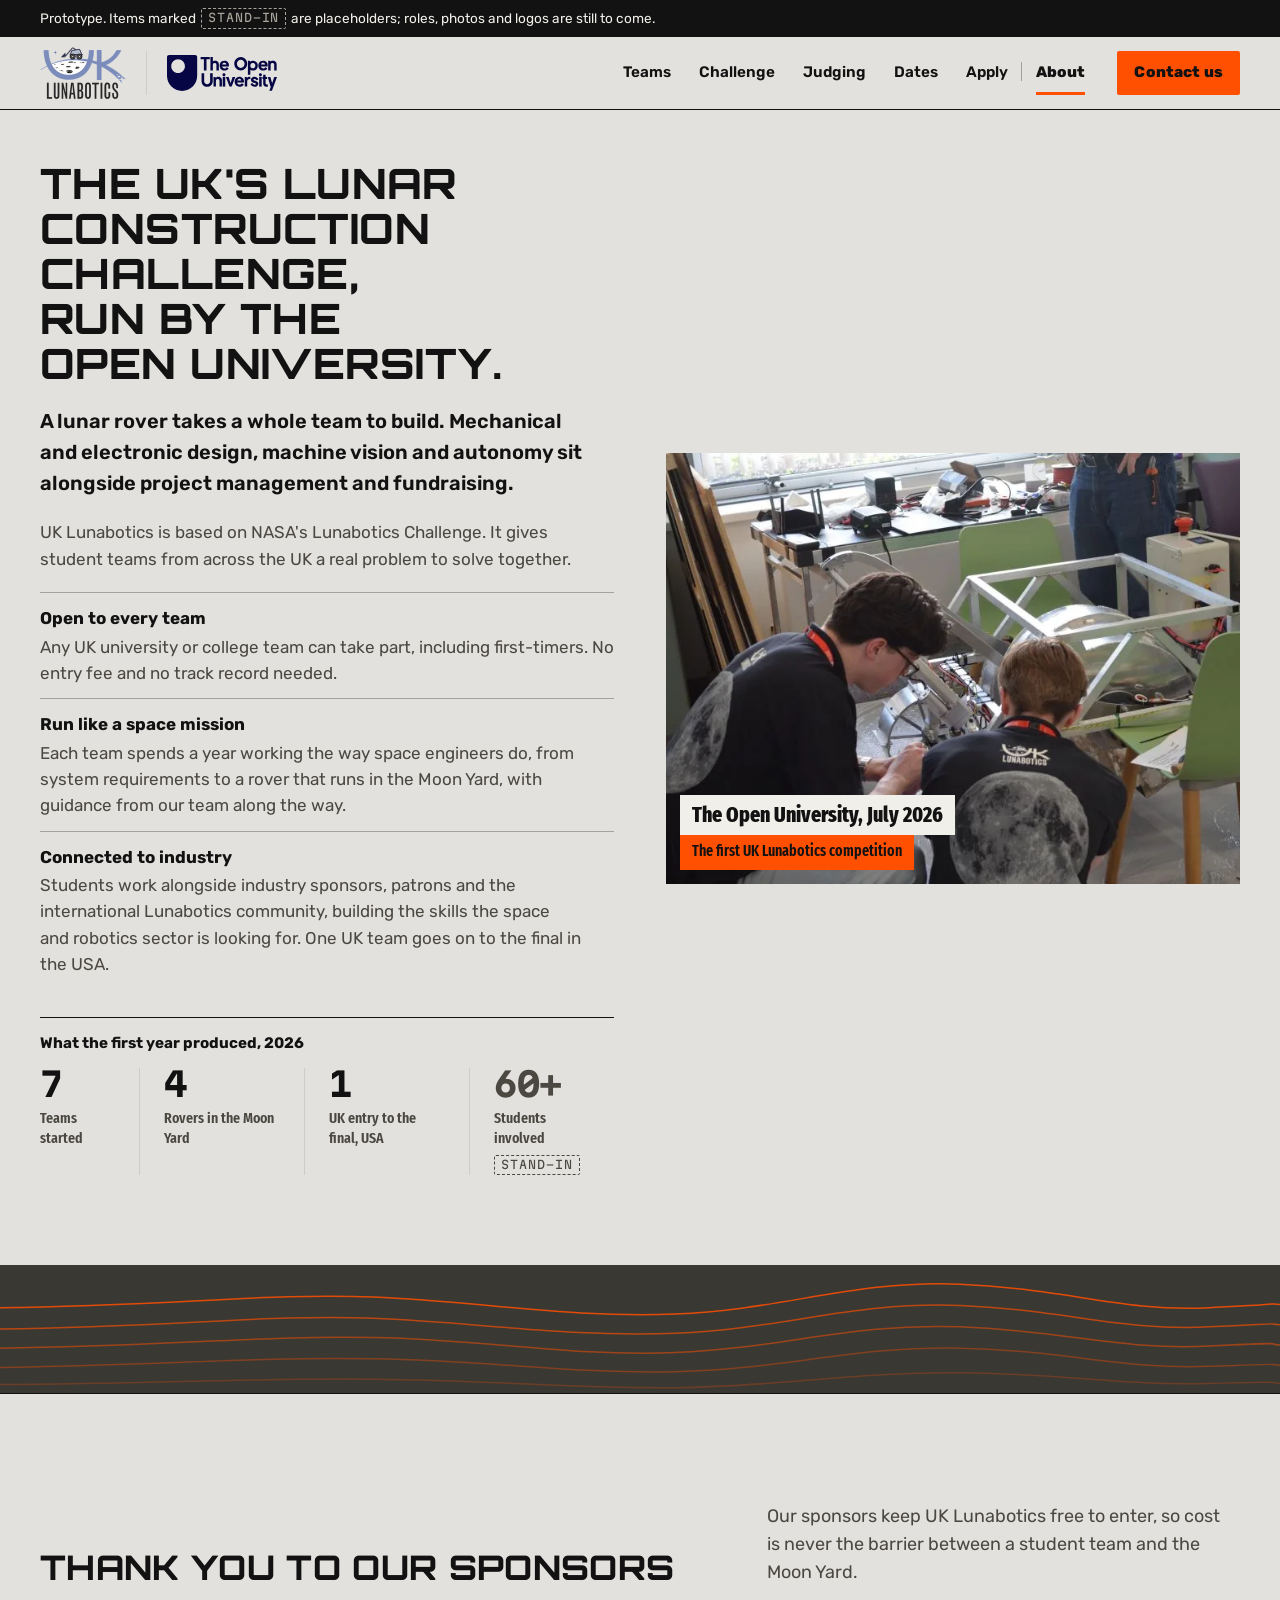
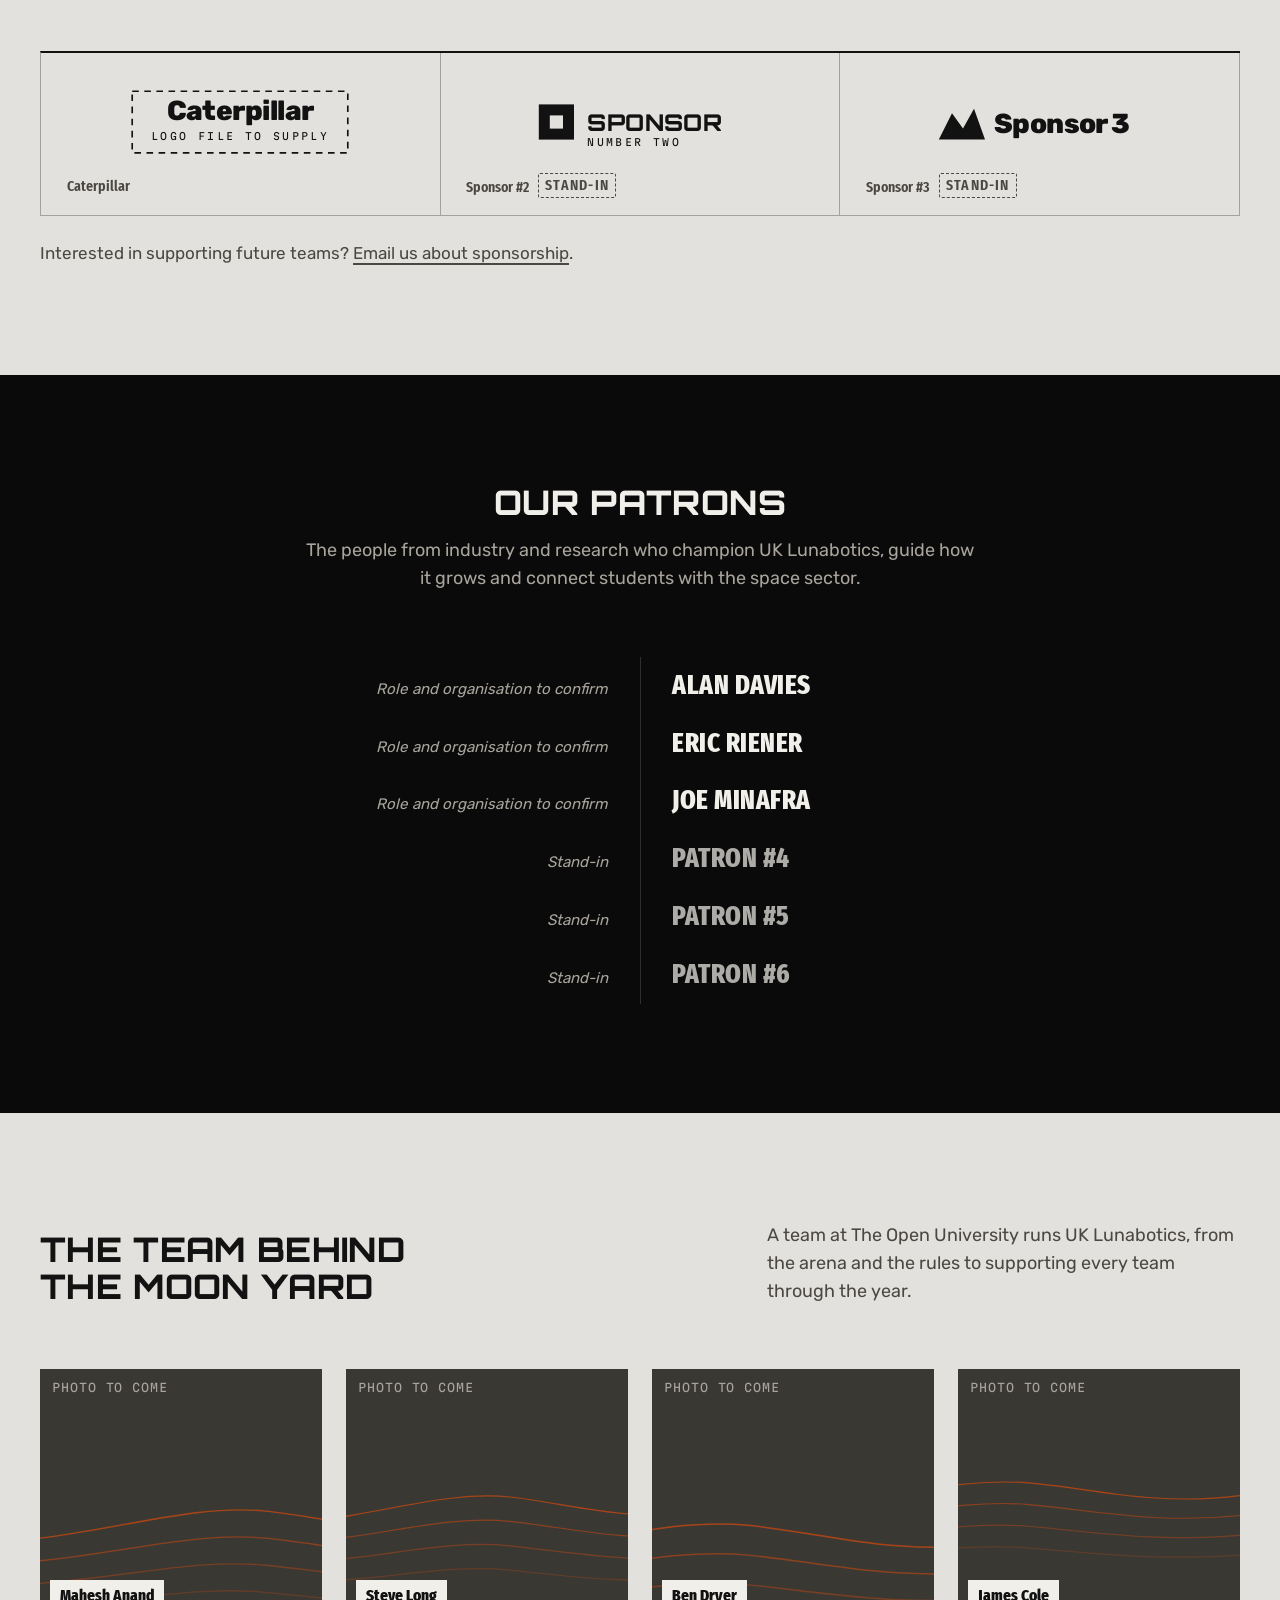
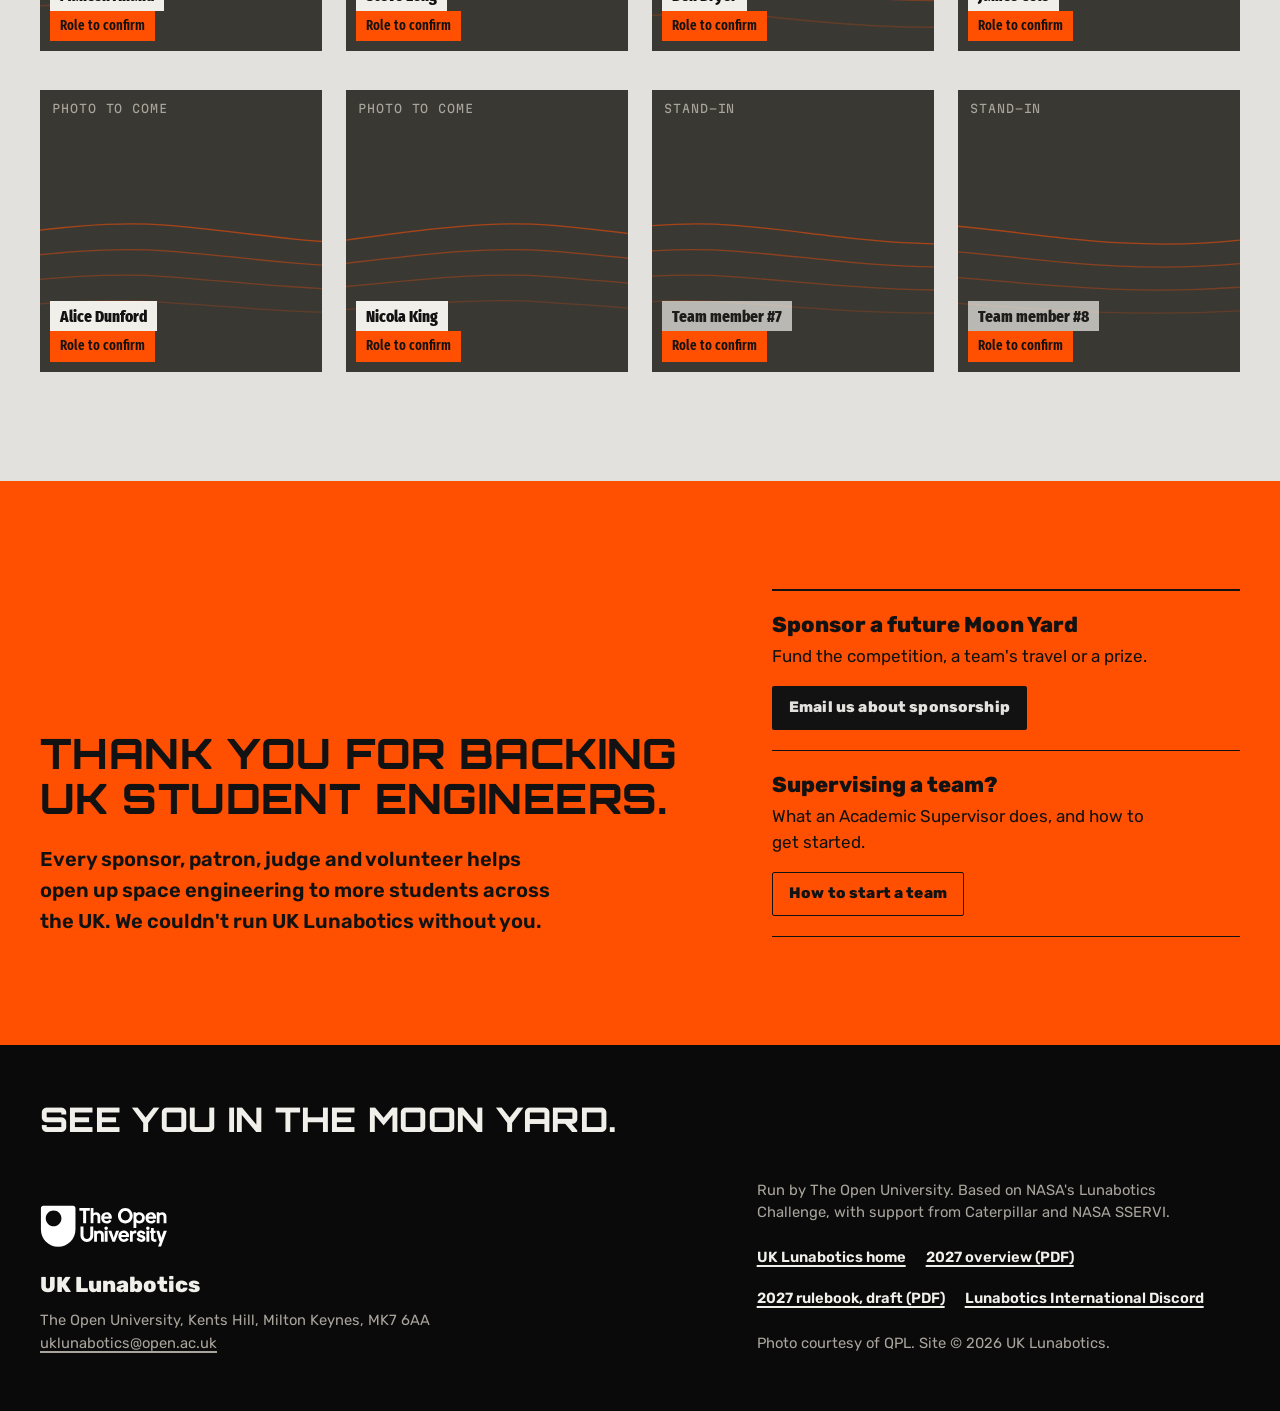
==== about.html @ f2a28c17 "Avoid implying UK Lunabotics funds teams Co-Authored-By: Claude Opus 5.5 <noreply@anthropic.com> Cla" ====
<!doctype html>
<html lang="en-GB" data-deadline="2026-10-30T23:59:00Z">
<head>
  <meta charset="utf-8">
  <meta name="viewport" content="width=device-width,initial-scale=1">
  <title>About UK Lunabotics</title>
  <meta name="description" content="UK Lunabotics is the UK's lunar construction rover challenge, run by The Open University to open up space engineering to more students. Meet the sponsors, patrons and team behind it.">
  <meta name="theme-color" content="#0a0a0b">
  <meta name="robots" content="noindex">
  <link rel="icon" href="Lunabotics/logo-small.png">
  <link rel="preload" href="Lunabotics/fonts/UKLDisplay-800.woff" as="font" type="font/woff" crossorigin>
  <link rel="preload" href="Lunabotics/fonts/Rubik-400-800.woff2" as="font" type="font/woff2" crossorigin>
  <link rel="stylesheet" href="site.css">
  <script>document.documentElement.classList.add("js");</script>
</head>
<body class="page-about">
  <a class="skip" href="#main">Skip to content</a>

  <p class="proto-bar">Prototype. Items marked <span class="ph">Stand-in</span> are placeholders; roles, photos and logos are still to come.</p>

  <header class="masthead">
    <div class="wrap masthead__inner">
      <a class="masthead__logo" href="index.html" aria-label="UK Lunabotics home">
        <img src="Lunabotics/logo-small.png" alt="UK Lunabotics" width="172" height="104">
      </a>
      <a class="masthead__ou" href="https://www.open.ac.uk/" aria-label="The Open University">
        <img src="Lunabotics/ou-logo-blue.svg" alt="The Open University" width="548" height="179">
      </a>
      <nav class="masthead__nav" aria-label="Main">
        <a href="index.html#teams">Teams</a>
        <a href="index.html#challenge">Challenge</a>
        <a href="index.html#judging">Judging</a>
        <a href="index.html#dates">Dates</a>
        <a href="index.html#apply">Apply</a>
        <a class="nav-page" href="about.html" aria-current="page">About</a>
      </nav>
      <a class="btn btn--orange masthead__cta" href="index.html#start" data-closed-text="Contact us" data-closed-href="mailto:uklunabotics@open.ac.uk">Start a team</a>
    </div>
    <nav class="subnav" aria-label="Sections">
      <a href="index.html#teams">Teams</a>
      <a href="index.html#challenge">Challenge</a>
      <a href="index.html#judging">Judging</a>
      <a href="index.html#dates">Dates</a>
      <a href="index.html#apply">Apply</a>
      <a class="nav-page" href="about.html" aria-current="page">About</a>
    </nav>
  </header>

  <main id="main">

    <section class="about-open" aria-labelledby="about-title">
      <div class="wrap about-open__grid">
        <div class="about-open__copy">
          <h1 id="about-title">The UK's lunar construction challenge, run by The Open University.</h1>
          <p class="about-open__lede">A lunar rover takes a whole team to build. Mechanical and electronic design, machine vision and autonomy sit alongside project management and fundraising.</p>
          <p class="about-open__body">UK Lunabotics is based on NASA's Lunabotics Challenge. It gives student teams from across the UK a real problem to solve together.</p>

          <ul class="aims">
            <li><b>Open to every team</b><span>Any UK university or college team can take part, including first-timers. No entry fee and no track record needed.</span></li>
            <li><b>Run like a space mission</b><span>Each team spends a year working the way space engineers do, from system requirements to a rover that runs in the Moon Yard, with guidance from our team along the way.</span></li>
            <li><b>Connected to industry</b><span>Students work alongside industry sponsors, patrons and the international Lunabotics community, building the skills the space and robotics sector is looking for. One UK team goes on to the final in the USA.</span></li>
          </ul>

          <div class="readout" aria-labelledby="readout-label">
            <p class="readout__label" id="readout-label">What the first year produced, 2026</p>
            <dl class="readout__row">
              <div><dt>Teams started</dt><dd>7</dd></div>
              <div><dt>Rovers in the Moon Yard</dt><dd>4</dd></div>
              <div><dt>UK entry to the final, USA</dt><dd>1</dd></div>
              <div class="is-ph"><dt>Students involved <span class="ph">Stand-in</span></dt><dd>60+</dd></div>
            </dl>
          </div>
        </div>

        <figure class="about-open__photo">
          <img src="Lunabotics/2026/qpl-uk-shirts.webp" alt="Two students in UK Lunabotics shirts wiring a rover" width="800" height="529" fetchpriority="high">
          <figcaption class="lower-third lower-third--still">
            <strong>The Open University, July 2026</strong>
            <span>The first UK Lunabotics competition</span>
          </figcaption>
        </figure>
      </div>
      <div class="ground" aria-hidden="true">
        <svg class="ground__scan" viewBox="0 0 1440 120" preserveAspectRatio="none">
          <path d="M0 40 C 200 38, 300 26, 420 30 S 640 50, 760 46 S 960 14, 1080 18 S 1260 44, 1360 40 S 1420 36, 1440 37"/>
          <path d="M0 60 C 200 58, 300 46, 420 50 S 640 68, 760 64 S 960 34, 1080 38 S 1260 62, 1360 58 S 1420 55, 1440 56"/>
          <path d="M0 78 C 190 76, 290 66, 420 68 S 640 86, 760 82 S 960 54, 1080 58 S 1260 80, 1360 76 S 1420 74, 1440 75"/>
          <path d="M0 96 C 180 94, 280 86, 420 88 S 640 102, 760 100 S 960 76, 1080 78 S 1260 98, 1360 95 S 1420 93, 1440 94"/>
          <path d="M0 112 C 180 111, 280 106, 420 107 S 640 116, 760 115 S 960 100, 1080 101 S 1260 113, 1360 111 S 1420 110, 1440 111"/>
        </svg>
      </div>
    </section>

    <section class="sponsors" id="sponsors" aria-labelledby="sponsors-title">
      <div class="wrap">
        <div class="section-head section-head--split">
          <h2 id="sponsors-title">Thank you to our sponsors</h2>
          <p>Our sponsors keep UK Lunabotics free to enter, so cost is never the barrier between a student team and the Moon Yard.</p>
        </div>

        <ul class="sponsor-grid">
          <li><div class="sponsor">
            <svg viewBox="0 0 200 60" aria-hidden="true"><rect x="2" y="2" width="196" height="56" class="slot"/><text x="100" y="28" text-anchor="middle" class="lg-b lg-fit">Caterpillar</text><text x="100" y="46" text-anchor="middle" class="lg-s">LOGO FILE TO SUPPLY</text></svg>
            <span>Caterpillar</span></div></li>
          <li><div class="sponsor">
            <svg viewBox="0 0 200 60" aria-hidden="true"><rect x="8" y="14" width="32" height="32"/><rect x="18" y="24" width="12" height="12" class="cut"/><text x="52" y="38" class="lg-a">SPONSOR</text><text x="52" y="52" class="lg-s">NUMBER TWO</text></svg>
            <span>Sponsor #2 <span class="ph">Stand-in</span></span></div></li>
          <li><div class="sponsor">
            <svg viewBox="0 0 200 60" aria-hidden="true"><path d="M8 46 L20 22 L30 36 L40 18 L50 46 Z"/><text x="58" y="40" class="lg-b">Sponsor 3</text></svg>
            <span>Sponsor #3 <span class="ph">Stand-in</span></span></div></li>
        </ul>
        <p class="sponsors__note">Interested in supporting future teams? <a href="mailto:uklunabotics@open.ac.uk?subject=Sponsoring%20UK%20Lunabotics">Email us about sponsorship</a>.</p>
      </div>
    </section>

    <section class="board sky" aria-labelledby="board-title">
      <div class="wrap">
        <div class="board__head">
          <h2 id="board-title">Our patrons</h2>
          <p>The people from industry and research who champion UK Lunabotics, guide how it grows and connect students with the space sector.</p>
        </div>

        <ol class="credits">
          <li><span class="credits__role credits__role--tbc">Role and organisation to confirm</span><span class="credits__name">Alan Davies</span></li>
          <li><span class="credits__role credits__role--tbc">Role and organisation to confirm</span><span class="credits__name">Eric Riener</span></li>
          <li><span class="credits__role credits__role--tbc">Role and organisation to confirm</span><span class="credits__name">Joe Minafra</span></li>
          <li class="is-ph"><span class="credits__role credits__role--tbc">Stand-in</span><span class="credits__name">Patron #4</span></li>
          <li class="is-ph"><span class="credits__role credits__role--tbc">Stand-in</span><span class="credits__name">Patron #5</span></li>
          <li class="is-ph"><span class="credits__role credits__role--tbc">Stand-in</span><span class="credits__name">Patron #6</span></li>
        </ol>
      </div>
    </section>

    <section class="crew" aria-labelledby="crew-title">
      <div class="wrap">
        <div class="section-head section-head--split">
          <h2 id="crew-title">The team behind the Moon Yard</h2>
          <p>A team at The Open University runs UK Lunabotics, from the arena and the rules to supporting every team through the year.</p>
        </div>

        <ul class="crew-grid">
          <li><figure class="crew__photo"><div class="ph-photo" aria-hidden="true"><span>Photo to come</span></div>
            <figcaption class="lower-third lower-third--still"><strong>Mahesh Anand</strong><span>Role to confirm</span></figcaption></figure></li>
          <li><figure class="crew__photo"><div class="ph-photo" aria-hidden="true"><span>Photo to come</span></div>
            <figcaption class="lower-third lower-third--still"><strong>Steve Long</strong><span>Role to confirm</span></figcaption></figure></li>
          <li><figure class="crew__photo"><div class="ph-photo" aria-hidden="true"><span>Photo to come</span></div>
            <figcaption class="lower-third lower-third--still"><strong>Ben Dryer</strong><span>Role to confirm</span></figcaption></figure></li>
          <li><figure class="crew__photo"><div class="ph-photo" aria-hidden="true"><span>Photo to come</span></div>
            <figcaption class="lower-third lower-third--still"><strong>James Cole</strong><span>Role to confirm</span></figcaption></figure></li>
          <li><figure class="crew__photo"><div class="ph-photo" aria-hidden="true"><span>Photo to come</span></div>
            <figcaption class="lower-third lower-third--still"><strong>Alice Dunford</strong><span>Role to confirm</span></figcaption></figure></li>
          <li><figure class="crew__photo"><div class="ph-photo" aria-hidden="true"><span>Photo to come</span></div>
            <figcaption class="lower-third lower-third--still"><strong>Nicola King</strong><span>Role to confirm</span></figcaption></figure></li>
          <li class="is-ph"><figure class="crew__photo"><div class="ph-photo" aria-hidden="true"><span>Stand-in</span></div>
            <figcaption class="lower-third lower-third--still"><strong>Team member #7</strong><span>Role to confirm</span></figcaption></figure></li>
          <li class="is-ph"><figure class="crew__photo"><div class="ph-photo" aria-hidden="true"><span>Stand-in</span></div>
            <figcaption class="lower-third lower-third--still"><strong>Team member #8</strong><span>Role to confirm</span></figcaption></figure></li>
        </ul>
      </div>
    </section>

    <section class="thanks" aria-labelledby="thanks-title">
      <div class="wrap thanks__grid">
        <div>
          <h2 id="thanks-title">Thank you for backing UK student engineers.</h2>
          <p class="thanks__lede">Every sponsor, patron, judge and volunteer helps open up space engineering to more students across the UK. We couldn't run UK Lunabotics without you.</p>
        </div>
        <ul class="thanks__routes">
          <li>
            <b>Sponsor a future Moon Yard</b>
            <span>Fund the competition, a team's travel or a prize.</span>
            <a class="btn btn--ink" href="mailto:uklunabotics@open.ac.uk?subject=Sponsoring%20UK%20Lunabotics">Email us about sponsorship</a>
          </li>
          <li>
            <b>Supervising a team?</b>
            <span>What an Academic Supervisor does, and how to get started.</span>
            <a class="btn btn--line" href="index.html#start">How to start a team</a>
          </li>
        </ul>
      </div>
    </section>
  </main>

  <footer class="foot sky">
    <div class="wrap">
      <p class="foot__sign">See you in the Moon Yard.</p>
      <div class="foot__grid">
        <div>
          <img class="foot__ou" src="Lunabotics/ou-logo-white.svg" alt="The Open University" width="561" height="192">
          <p class="foot__name">UK Lunabotics</p>
          <p>The Open University, Kents Hill, Milton Keynes, MK7 6AA<br><a href="mailto:uklunabotics@open.ac.uk">uklunabotics@open.ac.uk</a></p>
        </div>
        <div>
          <p class="foot__credit">Run by The Open University. Based on NASA's Lunabotics Challenge, with support from Caterpillar and NASA SSERVI.</p>
          <ul class="foot__links">
            <li><a href="index.html">UK Lunabotics home</a></li>
            <li><a href="Lunabotics/UKLunabotics2027_OverviewAndRegistration_v2.0_23_09_2026.pdf">2027 overview (PDF)</a></li>
            <li><a href="Lunabotics/UKLunabotics2027_RuleBook_DRAFT_v0.1.pdf">2027 rulebook, draft (PDF)</a></li>
            <li><a href="https://discord.gg/Qh26afgBPT">Lunabotics International Discord</a></li>
          </ul>
          <p class="foot__small">Photo courtesy of QPL. Site © 2026 UK Lunabotics.</p>
        </div>
      </div>
    </div>
  </footer>

  <script src="site.js" defer></script>
</body>
</html>
---- site.css ----
/* UK Lunabotics — lunar daylight: sunlit regolith under a black sky, International Orange for everything live */

/* ==========================================================================
   Tokens
   ========================================================================== */

:root {
  --dust: #e2e1dd;
  --dust-deep: #cfcdc7;
  --ink: #121212;
  --ink-soft: #4b4842;
  --sky: #0a0a0b;
  --sky-raised: #18181b;
  --sky-hover: #232327;
  --moon: #f1efe9;
  --moon-soft: #a9a59c;
  --orange: #ff4f00;
  --regolith: #3a3833;
  --rock: #6d6960;
  --crater: #2a2925;
  --rule-sky: rgba(241, 239, 233, 0.16);
  --rule-ink: rgba(18, 18, 18, 0.3);

  --sans: "Rubik", "Rubik Fallback", "Helvetica Neue", Arial, sans-serif;
  --display: "UKL Display", "UKL Display Fallback", Arial, sans-serif;
  --caption: "Fira Sans Extra Condensed", "Arial Narrow", Arial, sans-serif;
  --mono: "Martian Mono", ui-monospace, "Cascadia Mono", Consolas, monospace;

  --wrap: 1240px;
  --gutter: clamp(16px, 4vw, 40px);
  --section: clamp(64px, 8.5vw, 116px);
  --col-gap: clamp(28px, 5vw, 72px);
  --ease-out: cubic-bezier(0.16, 1, 0.3, 1);

  --icon-tick: url("data:image/svg+xml,%3Csvg xmlns='http://www.w3.org/2000/svg' viewBox='0 0 20 20'%3E%3Cpath d='M3 10.5l4.5 4.5L17 5.5' fill='none' stroke='%23000' stroke-width='3' stroke-linecap='square'/%3E%3C/svg%3E");
  --icon-download: url("data:image/svg+xml,%3Csvg xmlns='http://www.w3.org/2000/svg' viewBox='0 0 20 20'%3E%3Cpath d='M10 2v11M5 8.5l5 5 5-5M3 17.5h14' fill='none' stroke='%23000' stroke-width='2.5' stroke-linecap='square'/%3E%3C/svg%3E");
}

/* Fonts: all self-hosted from Lunabotics/fonts (SIL Open Font License; licence files alongside).
   UKL Display is Orbitron with an unslashed zero, renamed as the OFL requires. */
@font-face {
  font-family: "UKL Display";
  src: url("Lunabotics/fonts/UKLDisplay-800.woff") format("woff");
  font-weight: 800; font-style: normal; font-display: swap;
}
/* Metric-matched fallbacks: Arial scaled to each web font's width, so headings and
   paragraphs wrap the same way before and after the fonts arrive */
@font-face {
  font-family: "UKL Display Fallback";
  src: local("Arial Bold"), local("Arial-BoldMT");
  font-weight: 800; size-adjust: 114.5%;
}
@font-face {
  font-family: "Rubik Fallback";
  src: local("Arial"), local("ArialMT");
  font-weight: 400 600; size-adjust: 104.7%;
}
@font-face {
  font-family: "Rubik Fallback";
  src: local("Arial Bold"), local("Arial-BoldMT");
  font-weight: 700 800; size-adjust: 107.2%;
}
@font-face {
  font-family: "Rubik";
  src: url("Lunabotics/fonts/Rubik-400-800.woff2") format("woff2");
  font-weight: 400 800; font-style: normal; font-display: swap;
}
@font-face {
  font-family: "Fira Sans Extra Condensed";
  src: url("Lunabotics/fonts/FiraSansExtraCondensed-600.woff2") format("woff2");
  font-weight: 600; font-style: normal; font-display: swap;
}
@font-face {
  font-family: "Fira Sans Extra Condensed";
  src: url("Lunabotics/fonts/FiraSansExtraCondensed-800.woff2") format("woff2");
  font-weight: 800; font-style: normal; font-display: swap;
}
@font-face {
  font-family: "Martian Mono";
  src: url("Lunabotics/fonts/MartianMono-400-700.woff2") format("woff2");
  font-weight: 400 700; font-style: normal; font-display: swap;
}

/* ==========================================================================
   Base
   ========================================================================== */

*, *::before, *::after { box-sizing: border-box; }

html {
  scroll-behavior: smooth;
  scroll-padding-top: 88px;
  scrollbar-color: var(--ink) var(--dust);
  -webkit-text-size-adjust: 100%;
}

body {
  margin: 0;
  background: var(--dust);
  color: var(--ink);
  font-family: var(--sans);
  font-size: 1.0625rem;
  line-height: 1.55;
  caret-color: var(--orange);
  -webkit-font-smoothing: antialiased;
}

::selection { background: var(--orange); color: var(--ink); }

img { display: block; max-width: 100%; height: auto; }

a { color: inherit; text-decoration-thickness: 1.5px; text-underline-offset: 0.22em; }
a:hover { text-decoration-color: var(--orange); }

/* Focus: ink on the light and orange grounds, orange on black, so it is always visible */
:focus-visible { outline: 3px solid var(--ink); outline-offset: 3px; }
.sky :focus-visible, .monitor :focus-visible { outline-color: var(--orange); }

h1, h2, h3, h4 { margin: 0; text-wrap: balance; }
p { margin: 0 0 1em; text-wrap: pretty; }
p:last-child { margin-bottom: 0; }

.wrap { width: min(100% - 2 * var(--gutter), var(--wrap)); margin-inline: auto; }

.skip {
  position: absolute; left: 12px; top: -60px; z-index: 50;
  background: var(--orange); color: var(--ink); padding: 10px 14px; font-weight: 700;
}
.skip:focus { top: 12px; }

/* ==========================================================================
   Buttons
   ========================================================================== */

.btn {
  display: inline-flex; align-items: center; justify-content: center; gap: 10px;
  min-height: 44px; padding: 10px 16px;
  border: 1.5px solid transparent; border-radius: 2px;
  font-family: var(--sans); font-weight: 800;
  font-size: 0.95rem; letter-spacing: 0.01em; line-height: 1.1;
  text-decoration: none; white-space: nowrap; cursor: pointer;
  transition: background-color 160ms var(--ease-out), color 160ms var(--ease-out), border-color 160ms var(--ease-out);
}
.btn--big { padding: 17px 24px; font-size: 1.05rem; }
.btn--orange { background: var(--orange); color: var(--ink); }
.btn--orange:hover { background: var(--ink); color: var(--orange); }
.btn--line { background: transparent; border-color: var(--ink); color: var(--ink); }
.btn--line:hover { background: var(--ink); color: var(--dust); }
.btn--ink { background: var(--ink); color: var(--dust); }
.btn--ink:hover { background: var(--dust); color: var(--ink); }
/* While the hero's own orange buttons are on screen, the masthead button steps back to a line
   button so only one orange action leads; it turns orange again once the hero scrolls away */
.masthead__cta.is-quiet { background: transparent; border-color: var(--ink); color: var(--ink); }
.masthead__cta.is-quiet:hover { background: var(--ink); color: var(--orange); }

/* ==========================================================================
   Masthead
   ========================================================================== */

.masthead {
  position: sticky; top: 0; z-index: 20;
  background: var(--dust);
  border-bottom: 1px solid var(--ink);
}
.masthead__inner { display: flex; align-items: center; gap: 32px; min-height: 72px; }
.masthead__logo, .masthead__ou { display: flex; align-items: center; min-height: 44px; }
.masthead__logo img { width: auto; height: 52px; }
.masthead__ou { padding-left: 20px; margin-left: -12px; border-left: 1px solid var(--dust-deep); }
.masthead__ou img { width: auto; height: 36px; }
.masthead__nav { display: flex; gap: 28px; margin-left: auto; }
.masthead__nav a,
.subnav a {
  font-weight: 600; font-size: 0.95rem; text-decoration: none;
  padding: 10px 0 8px; border-bottom: 3px solid transparent;
}
.masthead__nav a:hover, .subnav a:hover,
.masthead__nav a[aria-current="true"], .subnav a[aria-current="true"] { border-bottom-color: var(--orange); }
.subnav { display: none; }

/* ==========================================================================
   Hero
   ========================================================================== */

.hero { padding-top: clamp(28px, 4vw, 64px); }
.hero__grid {
  display: grid; grid-template-columns: minmax(0, 5fr) minmax(0, 7fr);
  gap: clamp(32px, 4vw, 64px); align-items: center;
}
.hero__lede { margin-top: 20px; max-width: 44ch; font-size: 1.125rem; color: var(--ink-soft); }
.hero__turn {
  display: inline-block; margin: 8px 0;
  background: var(--orange); color: var(--ink);
}
.hero__actions { display: flex; flex-wrap: wrap; gap: 12px; margin-top: 28px; }

.countdown { margin-top: 28px; padding-top: 14px; border-top: 1px solid var(--ink); }
.countdown__label { font-weight: 700; font-size: 0.95rem; margin-bottom: 10px; }
.countdown__clock { display: none; }
.js .countdown__clock { display: flex; }
.countdown.is-closed .countdown__clock { display: none; }
.countdown__clock span {
  display: flex; flex-direction: column; align-items: flex-start;
  padding: 0 clamp(14px, 2vw, 24px); border-left: 1px solid var(--dust-deep);
}
.countdown__clock span:first-child { padding-left: 0; border-left: 0; }
.countdown__clock b {
  font-family: var(--mono); font-weight: 700; font-size: clamp(1.8rem, 2.6vw, 2.5rem);
  line-height: 1; font-variant-numeric: tabular-nums; letter-spacing: -0.02em;
}
.countdown__clock small {
  margin-top: 6px; font-family: var(--mono); font-size: 0.75rem; color: var(--ink-soft);
  text-transform: uppercase; letter-spacing: 0.08em;
}

/* Broadcast monitor */

.monitor { background: var(--sky); color: var(--moon); padding: 10px; border-radius: 6px; }
.monitor__bar {
  display: flex; align-items: center; justify-content: space-between; gap: 12px;
  padding: 0 4px 8px;
  font-family: var(--mono); font-size: 0.75rem; letter-spacing: 0.02em; color: var(--moon-soft);
}
.monitor__loc {
  font-family: var(--sans); font-weight: 700; font-size: 0.85rem; letter-spacing: 0.02em;
  overflow: hidden; text-overflow: ellipsis; white-space: nowrap;
}
.monitor__status { display: inline-flex; align-items: center; gap: 10px; white-space: nowrap; }
.monitor__rec { display: inline-flex; align-items: center; gap: 8px; color: var(--moon); }
.monitor__rec i { width: 8px; height: 8px; background: var(--orange); }
.monitor__count { font-variant-numeric: tabular-nums; color: var(--moon-soft); }
.monitor__pause {
  position: relative;
  display: inline-grid; place-items: center; width: 32px; height: 32px; padding: 0;
  background: var(--sky-raised); color: var(--moon); border: 0; border-radius: 3px; cursor: pointer;
  transition: background-color 160ms var(--ease-out);
}
.monitor__pause[hidden] { display: none; }
.monitor__pause::before { content: ""; position: absolute; inset: -6px; } /* 44px hit area, 32px visual */
.monitor__pause:hover { background: var(--sky-hover); }
.monitor__pause svg { width: 14px; height: 14px; fill: currentColor; }
.monitor__pause .icon-play { display: none; }
.monitor__pause[aria-pressed="true"] .icon-play { display: block; }
.monitor__pause[aria-pressed="true"] .icon-pause { display: none; }

.monitor__screen { position: relative; aspect-ratio: 3 / 2; overflow: hidden; background: var(--sky-raised); }
.feed { position: absolute; inset: 0; margin: 0; }
.feed[hidden] { display: none; }
/* The screen clips overflow, so the focus ring is drawn inside the feed */
.monitor .feed:focus-visible { outline-offset: -6px; }
.feed img { width: 100%; height: 100%; object-fit: cover; }
.feed.is-cutting { animation: cut 520ms var(--ease-out) both; }
@keyframes cut {
  from { clip-path: inset(0 100% 0 0); filter: brightness(1.8) contrast(1.2); }
  to { clip-path: inset(0 0 0 0); filter: none; }
}

.monitor__cams { display: grid; grid-template-columns: repeat(4, 1fr); gap: 6px; margin-top: 8px; }
.cam {
  position: relative; overflow: hidden;
  display: flex; flex-direction: column; align-items: flex-start; gap: 3px;
  min-height: 44px; padding: 9px 10px 11px;
  background: var(--sky-raised); color: var(--moon-soft);
  border: 0; border-radius: 3px; cursor: pointer; text-align: left; font: inherit;
  transition: background-color 160ms var(--ease-out), color 160ms var(--ease-out);
}
.cam:hover { color: var(--moon); background: var(--sky-hover); }
.cam__n { font-family: var(--mono); font-size: 0.75rem; letter-spacing: 0.08em; }
.cam__t { line-height: 1.1; color: var(--moon); }
.cam[aria-selected="true"] { background: var(--orange); color: var(--ink); }
.cam[aria-selected="true"] .cam__t { color: var(--ink); }
.cam::after {
  content: ""; position: absolute; left: 0; bottom: 0; height: 3px; width: 100%;
  background: var(--ink); transform: scaleX(var(--p, 0)); transform-origin: left;
}
.cam[aria-selected="false"]::after { display: none; }

/* Broadcast captions, shared by the monitor and still photos */

.lower-third {
  position: absolute; left: clamp(10px, 2.5%, 22px); bottom: clamp(10px, 4%, 26px);
  display: flex; flex-direction: column; align-items: flex-start;
  max-width: calc(100% - 2 * clamp(10px, 2.5%, 22px));
}
.lower-third--still { left: 14px; bottom: 14px; }
/* Captions on still photos are labels, not live results: ink bar, no orange */
.lower-third--still span { background: var(--ink); color: var(--moon); }
.lower-third strong {
  background: var(--moon); color: var(--ink); padding: 8px 12px 7px;
  line-height: 1.15;
}
.lower-third span {
  background: var(--orange); color: var(--ink);
  padding: 5px 12px 6px;
}
.stamp {
  position: absolute; top: 14px; right: 14px; margin: 0;
  background: var(--orange); color: var(--ink);
  padding: 6px 10px; border-radius: 2px;
  text-transform: uppercase;
  transform: rotate(-2deg);
}
.tag {
  position: absolute; left: 10px; bottom: 10px; margin: 0;
  background: var(--moon); color: var(--ink); padding: 5px 9px 6px;
  line-height: 1.3;
}

/* Lunar ground band */

.ground {
  position: relative; margin-top: clamp(48px, 7vw, 96px); height: clamp(80px, 10vw, 140px);
  background: var(--regolith);
}
.ground__scan { position: absolute; inset: 0; width: 100%; height: 100%; }
.ground__scan path { fill: none; stroke: var(--orange); stroke-width: 1.5; vector-effect: non-scaling-stroke; opacity: 0.85; }
.ground__scan path:nth-child(2) { opacity: 0.65; }
.ground__scan path:nth-child(3) { opacity: 0.5; }
.ground__scan path:nth-child(4) { opacity: 0.36; }
.ground__scan path:nth-child(5) { opacity: 0.24; }

/* ==========================================================================
   Sections and headings
   ========================================================================== */

.teams, .challenge, .judging, .dates, .start, .apply { padding-block: var(--section); }
.sky { background: var(--sky); color: var(--moon); }

.section-head { max-width: 62ch; margin-bottom: clamp(36px, 5vw, 64px); }
.section-head h2,
.mission h2,
.judging h2 {
  margin-bottom: 20px;
}
.section-head p { font-size: 1.125rem; color: var(--ink-soft); }
.sky .section-head p { color: var(--moon-soft); }
.section-head--wide { max-width: 980px; margin-bottom: clamp(32px, 4vw, 48px); }
.section-head--wide h2 { margin-bottom: 16px; }
.section-head--wide p { max-width: 62ch; }
.section-head--split {
  max-width: none; display: grid; grid-template-columns: minmax(0, 7fr) minmax(0, 5fr);
  column-gap: var(--col-gap); align-items: end;
}
.section-head--split h2 { margin-bottom: 0; }
.section-head--split p { max-width: 46ch; }

h3 { font-size: 1.5rem; font-weight: 800; line-height: 1.15; }
h3 span { display: block; margin-top: 4px; font-size: 0.95rem; font-weight: 600; letter-spacing: 0; color: var(--ink-soft); }

/* ==========================================================================
   2026 teams
   ========================================================================== */

.champion {
  display: grid; grid-template-columns: minmax(0, 7fr) minmax(0, 5fr);
  gap: clamp(24px, 4vw, 56px); align-items: center;
  padding-bottom: clamp(40px, 5vw, 64px); border-bottom: 1px solid var(--ink);
}
.champion__photo img { width: 100%; aspect-ratio: 3 / 2; object-fit: cover; object-position: 50% 30%; }
.champion h3 span { font-size: 1.05rem; margin-top: 10px; }
.champion__text p { margin-top: 20px; max-width: 46ch; }

.squad {
  display: grid; grid-template-columns: minmax(0, 5fr) minmax(0, 7fr);
  grid-template-rows: auto 1fr; column-gap: clamp(24px, 4vw, 56px); row-gap: 32px;
  margin-top: clamp(40px, 5vw, 64px);
}
.squad__team h3 { margin: 18px 0 10px; }
.squad__team p { color: var(--ink-soft); max-width: 52ch; }
.squad__team:first-child { grid-row: span 2; }
.squad__team:first-child img { width: 100%; aspect-ratio: 4 / 3; object-fit: cover; }
.squad__team:not(:first-child) {
  display: grid; grid-template-columns: minmax(0, 6fr) minmax(0, 5fr); gap: 24px; align-items: start;
}
.squad__team:not(:first-child) img { width: 100%; aspect-ratio: 16 / 9; object-fit: cover; }
.squad__team:not(:first-child) h3 { margin-top: 0; }
.squad__team:nth-child(3) { padding-top: 32px; border-top: 1px solid var(--rule-ink); }

.strip {
  list-style: none; padding: 0; margin: clamp(48px, 6vw, 80px) 0 0;
  display: flex; gap: 8px; height: clamp(160px, 22vw, 300px);
}
.strip li { flex: 1.51 1 0; min-width: 0; position: relative; }
.strip li:last-child { flex: 0.75 1 0; }
.strip img { width: 100%; height: 100%; object-fit: cover; }

/* ==========================================================================
   The challenge
   ========================================================================== */

.mission {
  display: grid; grid-template-columns: minmax(0, 5fr) minmax(0, 7fr);
  gap: var(--col-gap); align-items: center;
}
.mission__lede { color: var(--moon-soft); font-size: 1.125rem; max-width: 46ch; }
.route { list-style: none; counter-reset: route; padding: 0; margin: 28px 0 0; border-top: 1px solid var(--rule-sky); }
.route li {
  counter-increment: route; position: relative;
  padding: 14px 0 14px 46px; border-bottom: 1px solid var(--rule-sky); color: var(--moon-soft);
}
.route li::before {
  content: counter(route); position: absolute; left: 0; top: 11px;
  width: 30px; height: 30px; border-radius: 50%; display: grid; place-items: center;
  background: var(--orange); color: var(--ink); font-weight: 800; font-size: 0.95rem;
}
.route b { color: var(--moon); font-weight: 800; }

.arena { margin: 0; }
.arena svg { display: block; width: 100%; height: auto; }
.arena__floor { fill: var(--regolith); }
.arena__dig { fill: url(#dig-hatch); }
.arena__hatch { stroke: var(--rule-sky); stroke-width: 2; }
.arena__zone { fill: none; stroke: var(--moon-soft); stroke-width: 2; stroke-dasharray: 8 6; }
.arena__target { fill: none; stroke: var(--orange); stroke-width: 3; }
.arena__berm { fill: var(--orange); }
.arena__rock circle { fill: var(--rock); }
.arena__crater circle { fill: var(--crater); stroke: var(--rock); stroke-width: 4; }
.arena__route { fill: none; stroke: var(--orange); stroke-width: 3; stroke-dasharray: 10 8; stroke-linecap: round; }
.arena__arrowhead { fill: var(--orange); }
.arena__stop circle { fill: var(--orange); }
.arena__stop text { fill: var(--ink); font-family: var(--sans); font-weight: 800; font-size: 22px; text-anchor: middle; }
.arena__label { fill: var(--moon); font-family: var(--sans); font-weight: 800; font-size: 22px; }
.arena__dim path { fill: none; stroke: var(--moon-soft); stroke-width: 1.5; }
.arena__dim text { fill: var(--moon-soft); font-family: var(--mono); font-size: 18px; }
.arena figcaption { margin-top: 12px; max-width: 62ch; color: var(--moon-soft); font-size: 0.85rem; }

.shed {
  display: grid; grid-template-columns: minmax(0, 6fr) minmax(0, 6fr);
  gap: var(--col-gap); align-items: center;
  margin-top: clamp(56px, 7vw, 96px);
}
.shed__photo { position: relative; margin: 0; }
.shed img { width: 100%; aspect-ratio: 3 / 2; object-fit: cover; }
.shed h3 { margin-bottom: 18px; }
.shed p { color: var(--moon-soft); max-width: 58ch; }

.skills {
  display: grid; grid-template-columns: minmax(0, 3fr) minmax(0, 9fr);
  column-gap: clamp(28px, 4vw, 56px); row-gap: 28px; align-items: start;
  margin-top: clamp(48px, 6vw, 80px); padding-top: 28px; border-top: 1px solid var(--rule-sky);
}
.skills h3 { margin-bottom: 16px; }
.skills__head p { color: var(--moon-soft); max-width: 46ch; }
.skills__groups { display: grid; grid-template-columns: repeat(2, minmax(0, 1fr)); column-gap: 40px; row-gap: 28px; }
.skills__groups h4 { margin-bottom: 8px; color: var(--moon); font-weight: 800; font-size: 1.0625rem; }
.skills__list { list-style: none; padding: 0; margin: 0; border-top: 1px solid var(--rule-sky); }
.skills__list li { padding: 10px 0; border-bottom: 1px solid var(--rule-sky); }
.skills__list b { display: block; color: var(--moon); font-weight: 800; font-size: 1.0625rem; line-height: 1.3; }
.skills__list span { display: block; margin-top: 2px; color: var(--moon-soft); font-size: 0.92rem; line-height: 1.45; }

/* ==========================================================================
   How teams are judged
   ========================================================================== */

.judging__grid {
  display: grid; grid-template-columns: minmax(0, 6fr) minmax(0, 6fr);
  gap: var(--col-gap); align-items: center;
}
.judging__photo { position: relative; margin: 0; }
.judging__photo img { width: 100%; aspect-ratio: 3 / 2; object-fit: cover; }
.judging h2 { margin-bottom: 24px; }
.criteria { list-style: none; padding: 0; margin: 0; border-top: 2px solid var(--ink); }
.criteria li { padding: 14px 0; border-bottom: 1px solid var(--rule-ink); }
.criteria b { display: block; font-size: 1.2rem; font-weight: 800; line-height: 1.3; }
.criteria span { display: block; margin-top: 2px; color: var(--ink-soft); }
.judging__more { margin-top: 20px; font-size: 0.95rem; color: var(--ink-soft); }

/* ==========================================================================
   Key dates
   ========================================================================== */

.timeline { list-style: none; padding: 0; margin: 0; border-top: 1px solid var(--rule-sky); }
.timeline li {
  display: grid; grid-template-columns: minmax(0, 15rem) 8rem minmax(0, 1fr);
  gap: 24px; align-items: baseline;
  padding: 20px 16px; border-bottom: 1px solid var(--rule-sky);
}
.timeline time, .timeline__t { font-family: var(--mono); font-size: 0.85rem; font-variant-numeric: tabular-nums; }
.timeline time { color: var(--moon); }
.timeline__t { color: var(--moon-soft); }
.timeline b { font-size: 1.2rem; font-weight: 800; }
.timeline b a { text-decoration-color: currentColor; }
.timeline li p { margin-top: 4px; color: var(--moon-soft); max-width: 60ch; }
.timeline li.is-past time, .timeline li.is-past b { color: var(--moon-soft); }
.timeline li.is-past b { text-decoration: line-through; text-decoration-thickness: 2px; text-decoration-color: var(--orange); }
.timeline li.is-next { background: var(--orange); color: var(--ink); border-bottom-color: var(--orange); }
.timeline li.is-next time, .timeline li.is-next .timeline__t, .timeline li.is-next p { color: var(--ink); }
.timeline li.is-next .timeline__t { font-weight: 700; }
.timeline li.is-next :focus-visible { outline-color: var(--ink); }

/* ==========================================================================
   Start a team
   ========================================================================== */

.steps {
  list-style: none; padding: 0; margin: 0; counter-reset: step; border-top: 2px solid var(--ink);
  display: grid; grid-template-columns: repeat(3, minmax(0, 1fr)); column-gap: clamp(24px, 3vw, 48px);
}
.steps li {
  counter-increment: step; position: relative;
  display: grid; grid-template-columns: minmax(0, 1fr) auto; column-gap: 16px;
  padding: 20px 0 20px 56px; border-bottom: 1px solid var(--ink);
}
.steps li::before {
  content: counter(step); position: absolute; left: 0; top: 18px;
  width: 38px; height: 38px; display: grid; place-items: center;
  background: var(--orange); color: var(--ink);
  font-weight: 800; font-size: 1.2rem;
}
.steps b { font-size: 1.2rem; font-weight: 800; line-height: 1.3; }
.steps__when {
  grid-column: 2; grid-row: 1; align-self: start; white-space: nowrap;
  font-family: var(--mono); font-size: 0.75rem; color: var(--ink-soft); padding-top: 4px;
}
.steps p { grid-column: 1 / -1; margin-top: 6px; color: var(--ink-soft); max-width: 58ch; }

/* ==========================================================================
   Apply
   ========================================================================== */

.apply { background: var(--orange); color: var(--ink); }
.apply__grid { display: grid; grid-template-columns: minmax(0, 7fr) minmax(0, 5fr); gap: clamp(36px, 6vw, 96px); }
.apply__lede { margin-top: 22px; font-size: 1.25rem; font-weight: 600; max-width: 40ch; }
.apply__main > p:not(.apply__lede) { max-width: 60ch; }
.apply .btn--line:hover { background: var(--ink); color: var(--orange); }

.docs-to-send { list-style: none; padding: 0; margin: 32px 0; border-top: 2px solid var(--ink); }
.docs-to-send li { display: grid; row-gap: 4px; padding: 20px 0; border-bottom: 1px solid var(--ink); }
.docs-to-send b { font-size: 1.35rem; font-weight: 800; }
.apply__actions { display: flex; flex-wrap: wrap; align-items: center; gap: 12px; margin-top: 32px; }
.copy-status { font-weight: 700; font-size: 0.9rem; }

.apply h3 { font-size: 1.35rem; margin-bottom: 14px; }
.apply__main h3 { margin-top: 40px; }
.apply__who ul { margin-bottom: 40px; }
/* Phones and tablets: one column reading apply → send → who can enter → finances → documents.
   The two column wrappers dissolve so their blocks can be ordered; focusable links keep DOM order. */
@media (max-width: 1080px) {
  .apply__grid { display: flex; flex-direction: column; gap: 0; }
  .apply__main, .apply__side { display: contents; }
  .apply__who { order: 1; margin-top: 40px; }
  .apply__fin { order: 2; }
  .apply__fin h3 { margin-top: 0; }
  .apply__ref { order: 3; margin-top: 40px; }
}
.apply__finances { margin: 0; max-width: 60ch; }

.checks { list-style: none; padding: 0; margin: 0; }
.checks li { position: relative; padding: 10px 0 10px 32px; border-bottom: 1px solid var(--rule-ink); }
.checks li::before {
  content: ""; position: absolute; left: 0; top: 12px; width: 20px; height: 20px;
  background: var(--ink);
  -webkit-mask: var(--icon-tick) center / contain no-repeat; mask: var(--icon-tick) center / contain no-repeat;
}

.files { list-style: none; padding: 0; margin: 0; border-top: 2px solid var(--ink); }
.files a {
  display: block; padding: 14px 40px 14px 0; position: relative;
  text-decoration: none; border-bottom: 1px solid var(--ink);
  transition: background-color 160ms var(--ease-out), color 160ms var(--ease-out);
}
.files b, .files span { transition: transform 160ms var(--ease-out); }
.files a:hover b, .files a:hover span { transform: translateX(12px); }
.files a::after {
  content: ""; position: absolute; right: 4px; top: 50%; width: 20px; height: 20px; margin-top: -10px;
  background: var(--ink);
  -webkit-mask: var(--icon-download) center / contain no-repeat; mask: var(--icon-download) center / contain no-repeat;
  transition: transform 160ms var(--ease-out);
}
.files a:hover { background: var(--ink); color: var(--orange); }
.files a:hover::after { background: var(--orange); transform: translateY(2px); }
.files b { display: block; font-weight: 800; line-height: 1.3; }
.files span { display: block; margin-top: 4px; font-family: var(--mono); font-size: 0.75rem; }
.files .is-provisional a { border-bottom-style: dashed; }

.apply__note { margin-top: 28px; font-size: 0.95rem; }

/* ==========================================================================
   Footer
   ========================================================================== */

.foot { padding-block: 56px; }
.foot__sign { margin: 0 0 40px; color: var(--moon); }
.foot__grid { display: grid; grid-template-columns: minmax(0, 7fr) minmax(0, 5fr); gap: 40px; align-items: end; }
.foot__ou { width: auto; height: 44px; margin-bottom: 20px; }
.foot__name { color: var(--moon); font-weight: 800; font-size: 1.35rem; margin-bottom: 8px; }
.foot p:not(.foot__sign):not(.foot__name) { color: var(--moon-soft); font-size: 0.92rem; }
.foot__small { font-size: 0.82rem; }
.foot__links { list-style: none; padding: 0; margin: 0 0 16px; display: flex; flex-wrap: wrap; gap: 6px 20px; }
.foot__links a { color: var(--moon); font-weight: 600; font-size: 0.92rem; text-underline-offset: 3px; display: inline-block; padding-block: 6px; }

/* ==========================================================================
   Responsive
   ========================================================================== */

/* Wide: align the start-a-team descriptions across the three columns */
@media (min-width: 1081px) {
  .steps { grid-template-rows: auto auto; }
  .steps li { grid-row: span 2; grid-template-rows: subgrid; row-gap: 0; }
  .steps b { grid-row: 1; }
  .steps p { grid-row: 2; }
}

/* Tablet */
@media (max-width: 1080px) {
  .hero__grid,
  .squad, .mission, .shed, .skills, .judging__grid,
  .section-head--split, .steps, .apply__grid { grid-template-columns: minmax(0, 1fr); }
  .hero h1 { max-width: 14ch; }
  .monitor { max-width: 760px; }
  .section-head--split h2 { margin-bottom: 20px; }
  .squad { grid-template-rows: none; }
  .squad__team:first-child { grid-row: auto; }
  .squad__team:nth-child(2) { padding-top: 32px; border-top: 1px solid var(--rule-ink); }
  .squad__team:first-child {
    display: grid; grid-template-columns: minmax(0, 6fr) minmax(0, 5fr); grid-template-rows: auto 1fr;
    column-gap: 24px; row-gap: 0; align-items: start;
  }
  .squad__team:first-child h3 { margin-bottom: 10px; }
  .squad__team:first-child img { aspect-ratio: 16 / 9; }
  .squad__team:first-child h3 { margin-top: 0; }
  .squad__team:first-child img { grid-row: span 2; }
  .foot__grid { grid-template-columns: minmax(0, 1fr) minmax(0, 1fr); }
  .foot__grid > :first-child { grid-column: 1 / -1; }
}

/* Phone */
@media (max-width: 760px) {
  body { font-size: 1rem; }
  html { scroll-padding-top: 108px; }

  .masthead__inner { min-height: 60px; gap: 16px; }
  .masthead__logo img { height: 40px; }
  .masthead__ou { padding-left: 12px; margin-left: -4px; }
  .masthead__ou img { height: 26px; }
  .masthead__nav { display: none; }
  .masthead__cta { margin-left: auto; }
  .subnav {
    display: flex; gap: 22px; overflow-x: auto; scrollbar-width: none;
    padding: 0 var(--gutter); border-top: 1px solid var(--dust-deep);
  }
  .subnav::-webkit-scrollbar { display: none; }
  .subnav a { flex: none; padding: 11px 0 10px; font-size: 0.92rem; }

  .hero__grid { display: flex; flex-direction: column; align-items: stretch; gap: 0; }
  .hero__copy { display: contents; }
  .hero h1 { order: 1; }
  .monitor { order: 2; margin-top: 20px; padding: 6px; }
  .hero__actions { order: 3; margin-top: 20px; }
  .hero__lede { order: 4; }
  .countdown { order: 5; }
  .hero__actions .btn--big { padding: 14px 18px; }
  .hero__lede, .section-head p { font-size: 1.0625rem; }

  .monitor__loc { display: none; }
  .monitor__bar { justify-content: flex-end; }
  .monitor__cams { gap: 4px; }
  .cam { padding: 7px 7px 9px; }
  .cam__t { white-space: nowrap; }
  .lower-third strong { padding: 6px 9px 5px; }
  .lower-third span { padding: 4px 9px 5px; }
  .stamp--screen { top: 8px; right: 8px; padding: 4px 7px; }

  .champion { grid-template-columns: minmax(0, 1fr); }
  .squad__team:not(:first-child), .squad__team:first-child { grid-template-columns: minmax(0, 1fr); }
  .squad__team:first-child { grid-template-rows: none; }
  .squad__team:first-child img { grid-row: auto; margin-bottom: 18px; }
  .squad__team:first-child h3 { margin-top: 2px; }
  .squad__team:not(:first-child) h3 { margin-top: 2px; }
  .strip { height: auto; flex-wrap: wrap; }
  .strip li, .strip li:last-child { flex: 1 1 100%; height: 220px; }
  .strip li:last-child { display: none; }

  .arena__label { font-size: 30px; }
  .arena__dim text { font-size: 26px; }
  .skills__groups { grid-template-columns: minmax(0, 1fr); row-gap: 28px; }

  .timeline li { grid-template-columns: minmax(0, 1fr) auto; gap: 4px 16px; padding: 16px 12px; }
  .timeline li > div { grid-column: 1 / -1; }

  .apply .btn--big { white-space: normal; }
  .foot__grid { grid-template-columns: minmax(0, 1fr); }
}

@media (max-width: 420px) {
  .subnav { gap: 13px; }
  .subnav a { font-size: 0.85rem; }
  .subnav .nav-page { margin-left: 4px; }
  .subnav .nav-page::before { left: -9px; }
  .monitor__cams { gap: 3px; }
  .cam { padding-inline: 5px; }
}

/* Reduced motion: no camera cut, no smooth scroll, instant state changes */
@media (prefers-reduced-motion: reduce) {
  html { scroll-behavior: auto; }
  .feed.is-cutting { animation: none; }
  .btn, .cam, .files a, .files a::after, .files b, .files span, .monitor__pause, .masthead__cta { transition: none; }
}

/* ==========================================================================
   Type pairing: UKL Display (display, all caps) + Rubik (body) + Fira Sans Extra Condensed (broadcast captions)
   UKL Display is Orbitron ExtraBold with a plain zero, so dates read clearly. Headings are set in capitals
   with CSS, so the HTML keeps normal casing for screen readers.
   ========================================================================== */

/* Display roles, one step each (sizes at 1200px wide):
   display ~46px > display-2 ~40px > headline ~32px > subhead ~26px > title 20px.
   All caps with no descenders, so line-height can sit tighter than body text. */
.hero h1, .section-head h2, .mission h2, .judging h2, .apply h2,
.champion h3, .squad__team h3, .shed h3, .skills h3, .foot__sign {
  font-family: var(--display); font-weight: 800; letter-spacing: 0.01em; text-transform: uppercase;
  text-wrap: balance;
}
.hero h1 { font-size: clamp(2.1rem, 2.6vw + 0.9rem, 3.9rem); line-height: 1.06; }
.apply h2, .champion h3 { font-size: clamp(1.8rem, 2.2vw + 0.85rem, 3.2rem); line-height: 1.08; }
.section-head h2, .mission h2, .judging h2, .foot__sign { font-size: clamp(1.6rem, 1.9vw + 0.6rem, 2.6rem); line-height: 1.1; }
.shed h3, .skills h3 { font-size: clamp(1.3rem, 1.2vw + 0.75rem, 1.7rem); line-height: 1.12; }
.squad__team h3 { font-size: 1.25rem; line-height: 1.15; }
h3 span { font-family: var(--sans); text-transform: none; letter-spacing: 0; text-wrap: wrap; }
.champion h3 span { line-height: 1.3; }
/* Proper nouns whose casing matters inside capitalised headings (Innova UoL) */
h3 span.keep-case {
  display: inline; margin: 0; font: inherit; color: inherit; letter-spacing: inherit; text-transform: none;
}

p, li { text-wrap: pretty; }

.lower-third strong, .lower-third span, .tag, .stamp, .cam__t, .monitor__loc {
  font-family: var(--caption);
}
.lower-third strong, .tag, .stamp, .cam__t { font-weight: 800; }
.lower-third strong { font-size: clamp(1.05rem, 1.7vw, 1.35rem); }
.lower-third span { font-weight: 600; font-size: clamp(0.9rem, 1.2vw, 1rem); }
.hero__turn { font-family: var(--sans); font-weight: 800; font-size: 1.25em; letter-spacing: -0.01em; line-height: 1.3; padding: 4px 12px 5px; }
.tag { font-size: 0.95rem; }
.stamp { letter-spacing: 0.04em; font-size: 0.85rem; }
.cam__t { font-size: 1rem; }
.monitor__loc { font-weight: 600; font-size: 0.95rem; }

@media (max-width: 760px) {
  .cam__t { font-size: 0.95rem; }
  .lower-third strong { font-size: 1rem; }
  .lower-third span { font-size: 0.85rem; }
}
@media (max-width: 400px) {
  .cam__t { font-size: 0.88rem; }
}

/* After the deadline (site.js adds .is-closed to <html>) */
.is-closed [data-hide-closed] { display: none; }

/* ==========================================================================
   Page links in the navigation (About): set apart from the in-page anchors
   ========================================================================== */

.masthead__nav .nav-page, .subnav .nav-page { position: relative; }
.masthead__nav .nav-page::before, .subnav .nav-page::before {
  content: ""; position: absolute; left: -15px; top: 11px; bottom: 11px; width: 1px; background: var(--rule-ink);
}
.subnav .nav-page::before { left: -12px; }
.masthead__nav a[aria-current="page"], .subnav a[aria-current="page"] { border-bottom-color: var(--orange); font-weight: 800; }

.foot__credit { max-width: 46ch; margin-bottom: 16px; }
.foot__credit a { color: var(--moon); font-weight: 600; white-space: nowrap; }

/* ==========================================================================
   About page
   ========================================================================== */

/* Prototype markers: remove with the stand-in content */
.proto-bar {
  margin: 0; padding: 8px var(--gutter);
  background: var(--ink); color: var(--moon); font-size: 0.85rem; line-height: 1.4;
}
.ph {
  display: inline-block; vertical-align: 0.35em; margin-left: 6px; padding: 2px 6px 3px;
  border: 1px dashed currentColor; border-radius: 2px;
  font-family: var(--mono); font-size: 0.72rem; font-weight: 400; letter-spacing: 0.08em; line-height: 1.2;
  text-transform: uppercase; white-space: nowrap; color: var(--ink-soft);
}
.proto-bar .ph, .sky .ph { color: var(--moon-soft); }
.proto-bar .ph { vertical-align: 0.1em; margin: 0 2px; }

.page-about .sponsors,
.page-about .board, .page-about .crew, .page-about .thanks { padding-block: var(--section); }

/* Opening */
.about-open { padding-top: clamp(28px, 4vw, 64px); }
.about-open__grid {
  display: grid; grid-template-columns: minmax(0, 6fr) minmax(0, 6fr);
  gap: clamp(32px, 4vw, 64px); align-items: center;
}
.about-open h1 { font-size: clamp(1.8rem, 2.2vw + 0.85rem, 3.2rem); line-height: 1.08; }
.about-open__lede { margin-top: 20px; max-width: 52ch; font-size: 1.125rem; color: var(--ink-soft); }
.about-open__photo { position: relative; margin: 0; }
.about-open__photo img { width: 100%; aspect-ratio: 4 / 3; object-fit: cover; }

.readout { margin-top: 28px; padding-top: 14px; border-top: 1px solid var(--ink); }
.readout__label { font-weight: 700; font-size: 0.95rem; margin-bottom: 12px; }
.readout__row { display: flex; flex-wrap: nowrap; row-gap: 18px; margin: 0; }
.readout__row > div { flex: 0 1 auto; min-width: 0; }
.readout__row > div {
  display: flex; flex-direction: column-reverse; justify-content: flex-end;
  padding: 0 clamp(14px, 2vw, 24px); border-left: 1px solid var(--dust-deep);
}
.readout__row > div:first-child { padding-left: 0; border-left: 0; }
.readout dd {
  margin: 0; font-family: var(--mono); font-weight: 700; font-size: clamp(1.8rem, 2.6vw, 2.5rem);
  line-height: 1; font-variant-numeric: tabular-nums; letter-spacing: -0.02em;
}
.readout dt {
  margin-top: 8px; max-width: 16ch; font-family: var(--caption); font-weight: 600; font-size: 0.95rem; line-height: 1.3;
  color: var(--ink-soft);
}
.readout dt .ph { display: block; width: max-content; margin: 6px 0 0; vertical-align: 0; }
.readout .is-ph dd { color: var(--ink-soft); }

/* Sponsors: one flat grid, every logo the same size and tone */
.sponsors { border-top: 1px solid var(--ink); }
.sponsor-grid {
  list-style: none; padding: 0; margin: 0;
  display: grid; grid-template-columns: repeat(3, minmax(0, 1fr));
  border-top: 2px solid var(--ink); border-left: 1px solid var(--rule-ink);
}
.sponsor-grid li { border-right: 1px solid var(--rule-ink); border-bottom: 1px solid var(--rule-ink); }
.sponsor {
  display: flex; flex-direction: column; justify-content: space-between; gap: 18px; height: 100%;
  padding: clamp(20px, 3vw, 36px) clamp(16px, 2vw, 28px) 16px;
  color: var(--ink);
}
.sponsor-grid svg { width: min(100%, 220px); height: auto; margin-inline: auto; fill: currentColor; }
.sponsor-grid span { font-family: var(--caption); font-weight: 600; font-size: 0.95rem; color: var(--ink-soft); }
.sponsor-grid .cut { fill: var(--dust); }
.sponsor-grid .ring, .sponsor-grid .wave { fill: none; stroke: currentColor; stroke-width: 4; }
.sponsor-grid text { stroke: none; }
.lg-a { font-family: var(--display); font-weight: 800; font-size: 21px; letter-spacing: 0.02em; }
.lg-b { font-family: var(--sans); font-weight: 800; font-size: 25px; letter-spacing: -0.02em; }
.lg-c { font-family: var(--sans); font-weight: 400; font-size: 23px; letter-spacing: -0.01em; }
.lg-d { font-family: var(--caption); font-weight: 800; font-size: 36px; letter-spacing: 0.04em; }
.lg-s { font-family: var(--mono); font-weight: 400; font-size: 9px; letter-spacing: 0.24em; }
.sponsors__note { margin-top: 24px; color: var(--ink-soft); }

.about-open__lede { color: var(--ink); font-weight: 600; font-size: 1.25rem; max-width: 42ch; }
.about-open__body { max-width: 56ch; color: var(--ink-soft); }
.aims { list-style: none; margin: 20px 0 0; padding: 0; max-width: 60ch; }
.aims li { display: grid; gap: 2px; padding: 12px 0; border-top: 1px solid var(--rule-ink); }
.aims b { font-weight: 700; color: var(--ink); }
.aims span { color: var(--ink-soft); }
.sponsor-grid .slot { fill: none; stroke: currentColor; stroke-width: 1.5; stroke-dasharray: 6 5; }
.credits__role--tbc { font-style: italic; }
.credits .is-ph .credits__name, .crew-grid .is-ph strong { opacity: 0.7; }
.sponsor span .ph { vertical-align: 0.1em; }

/* Advisory board: end credits on a black band, role and organisation | name, either side of a spine */
.board__head { max-width: 62ch; margin: 0 auto clamp(40px, 5vw, 64px); text-align: center; }
.board__head h2 {
  margin-bottom: 16px; font-family: var(--display); font-weight: 800; letter-spacing: 0.01em; text-transform: uppercase;
  font-size: clamp(1.6rem, 1.9vw + 0.6rem, 2.6rem); line-height: 1.1;
}
.board__head p { color: var(--moon-soft); font-size: 1.125rem; }
.credits { list-style: none; padding: 0; margin: 0 auto; max-width: 980px; position: relative; }
.credits::before { content: ""; position: absolute; left: 50%; top: 0; bottom: 0; width: 1px; background: var(--rule-sky); }
.credits li {
  display: grid; grid-template-columns: minmax(0, 1fr) minmax(0, 1fr); column-gap: clamp(28px, 5vw, 64px);
  align-items: baseline; padding: 14px 0;
}
.credits__role { text-align: right; color: var(--moon-soft); font-size: 0.95rem; line-height: 1.35; }
.credits__role b { display: block; margin-top: 2px; color: var(--moon); font-weight: 800; font-size: 1.0625rem; }
.credits__name {
  font-family: var(--caption); font-weight: 800; font-size: clamp(1.3rem, 1.2vw + 0.75rem, 1.7rem);
  line-height: 1.1; text-transform: uppercase; letter-spacing: 0.02em; color: var(--moon);
}

@supports (animation-timeline: view()) {
  @media (prefers-reduced-motion: no-preference) {
    .credits li { animation: credit-rise linear both; animation-timeline: view(); animation-range: entry 0% entry 70%; }
    @keyframes credit-rise { from { opacity: 0.15; transform: translateY(18px); } to { opacity: 1; transform: none; } }
  }
}

/* Organising team: still photos with lower-thirds */
.crew-grid {
  list-style: none; padding: 0; margin: 0;
  display: grid; grid-template-columns: repeat(4, minmax(0, 1fr)); gap: clamp(28px, 3vw, 40px) clamp(16px, 2vw, 24px);
}
.crew__photo { position: relative; margin: 0; }
.ph-photo {
  aspect-ratio: 1 / 1; background-color: var(--regolith);
  background-image: url("data:image/svg+xml,%3Csvg xmlns='http://www.w3.org/2000/svg' viewBox='0 0 200 250' preserveAspectRatio='none'%3E%3Cg fill='none' stroke='%23ff4f00' stroke-width='1.2'%3E%3Cpath opacity='.55' d='M0 150 C40 140 70 120 100 126 S160 152 200 140'/%3E%3Cpath opacity='.4' d='M0 170 C40 162 70 144 100 150 S160 172 200 162'/%3E%3Cpath opacity='.3' d='M0 190 C40 184 70 168 100 174 S160 192 200 184'/%3E%3Cpath opacity='.2' d='M0 210 C40 206 70 192 100 198 S160 212 200 206'/%3E%3C/g%3E%3C/svg%3E");
  background-size: 160% 100%; background-repeat: repeat-x;
}
.crew-grid li:nth-child(4n+2) .ph-photo { background-position: 30% 0; background-size: 140% 90%; }
.crew-grid li:nth-child(4n+3) .ph-photo { background-position: 70% 0; background-size: 180% 110%; }
.crew-grid li:nth-child(4n) .ph-photo { background-position: 100% 0; background-size: 150% 80%; }
.crew-grid li:nth-child(n+5) .ph-photo { background-size: 210% 95%; }
.crew-grid li:nth-child(4n+5) .ph-photo { background-position: 55% 0; }
.ph-photo span {
  display: block; padding: 10px 12px; font-family: var(--mono); font-size: 0.72rem;
  letter-spacing: 0.08em; text-transform: uppercase; color: var(--moon-soft);
}
.crew__photo .lower-third { left: 10px; bottom: 10px; max-width: calc(100% - 20px); }
.crew__photo .lower-third strong { font-size: 1.05rem; padding: 6px 10px 5px; }
.crew__photo .lower-third span { font-size: 0.88rem; padding: 4px 10px 5px; }
.crew-grid p { margin-top: 12px; color: var(--ink-soft); font-size: 0.95rem; line-height: 1.5; }

/* Thank-you close */
.thanks { background: var(--orange); color: var(--ink); }
.thanks__grid { display: grid; grid-template-columns: minmax(0, 7fr) minmax(0, 5fr); gap: clamp(36px, 6vw, 96px); align-items: end; }
.thanks h2 {
  font-family: var(--display); font-weight: 800; letter-spacing: 0.01em; text-transform: uppercase;
  font-size: clamp(1.8rem, 2.2vw + 0.85rem, 3.2rem); line-height: 1.08;
}
.thanks__lede { margin-top: 22px; font-size: 1.25rem; font-weight: 600; max-width: 40ch; }
.thanks__routes { list-style: none; padding: 0; margin: 0; border-top: 2px solid var(--ink); }
.thanks__routes li { display: grid; row-gap: 4px; justify-items: start; padding: 20px 0; border-bottom: 1px solid var(--ink); }
.thanks__routes b { font-size: 1.35rem; font-weight: 800; line-height: 1.3; }
.thanks__routes .btn { margin-top: 12px; }
.thanks .btn--line:hover { background: var(--ink); color: var(--orange); }
.thanks :focus-visible { outline-color: var(--ink); }

/* Display type for the About headings */
.about-open h1 {
  font-family: var(--display); font-weight: 800; letter-spacing: 0.01em; text-transform: uppercase; text-wrap: balance;
}

@media (max-width: 1240px) {
  .masthead__nav { gap: 22px; }
  .masthead__nav .nav-page::before { left: -12px; }
}
@media (max-width: 1080px) {
  .about-open__grid, .thanks__grid { grid-template-columns: minmax(0, 1fr); }
  .about-open__photo { max-width: 760px; }
  .crew-grid { grid-template-columns: repeat(3, minmax(0, 1fr)); }
}
@media (max-width: 760px) {
  .sponsor-grid { grid-template-columns: repeat(2, minmax(0, 1fr)); }
  .sponsor { padding: 18px 12px 12px; gap: 12px; }
  .sponsor-grid li:last-child:nth-child(odd) { grid-column: 1 / -1; }
  .sponsor-grid span { font-size: 0.85rem; }
  .readout__row { flex-wrap: wrap; }
  .readout__row > div { flex: 0 0 50%; padding-bottom: 4px; }
  .readout__row > div:nth-child(odd) { padding-left: 0; border-left: 0; }
  .credits::before { display: none; }
  .credits li { grid-template-columns: minmax(0, 1fr); text-align: center; }
  .credits__role { order: 2; text-align: center; margin-top: 4px; }
  .crew-grid { grid-template-columns: repeat(2, minmax(0, 1fr)); }
  .crew__photo .lower-third strong { font-size: 0.92rem; }
  .crew__photo .lower-third span { font-size: 0.85rem; }
  .crew-grid p { font-size: 0.95rem; }
}
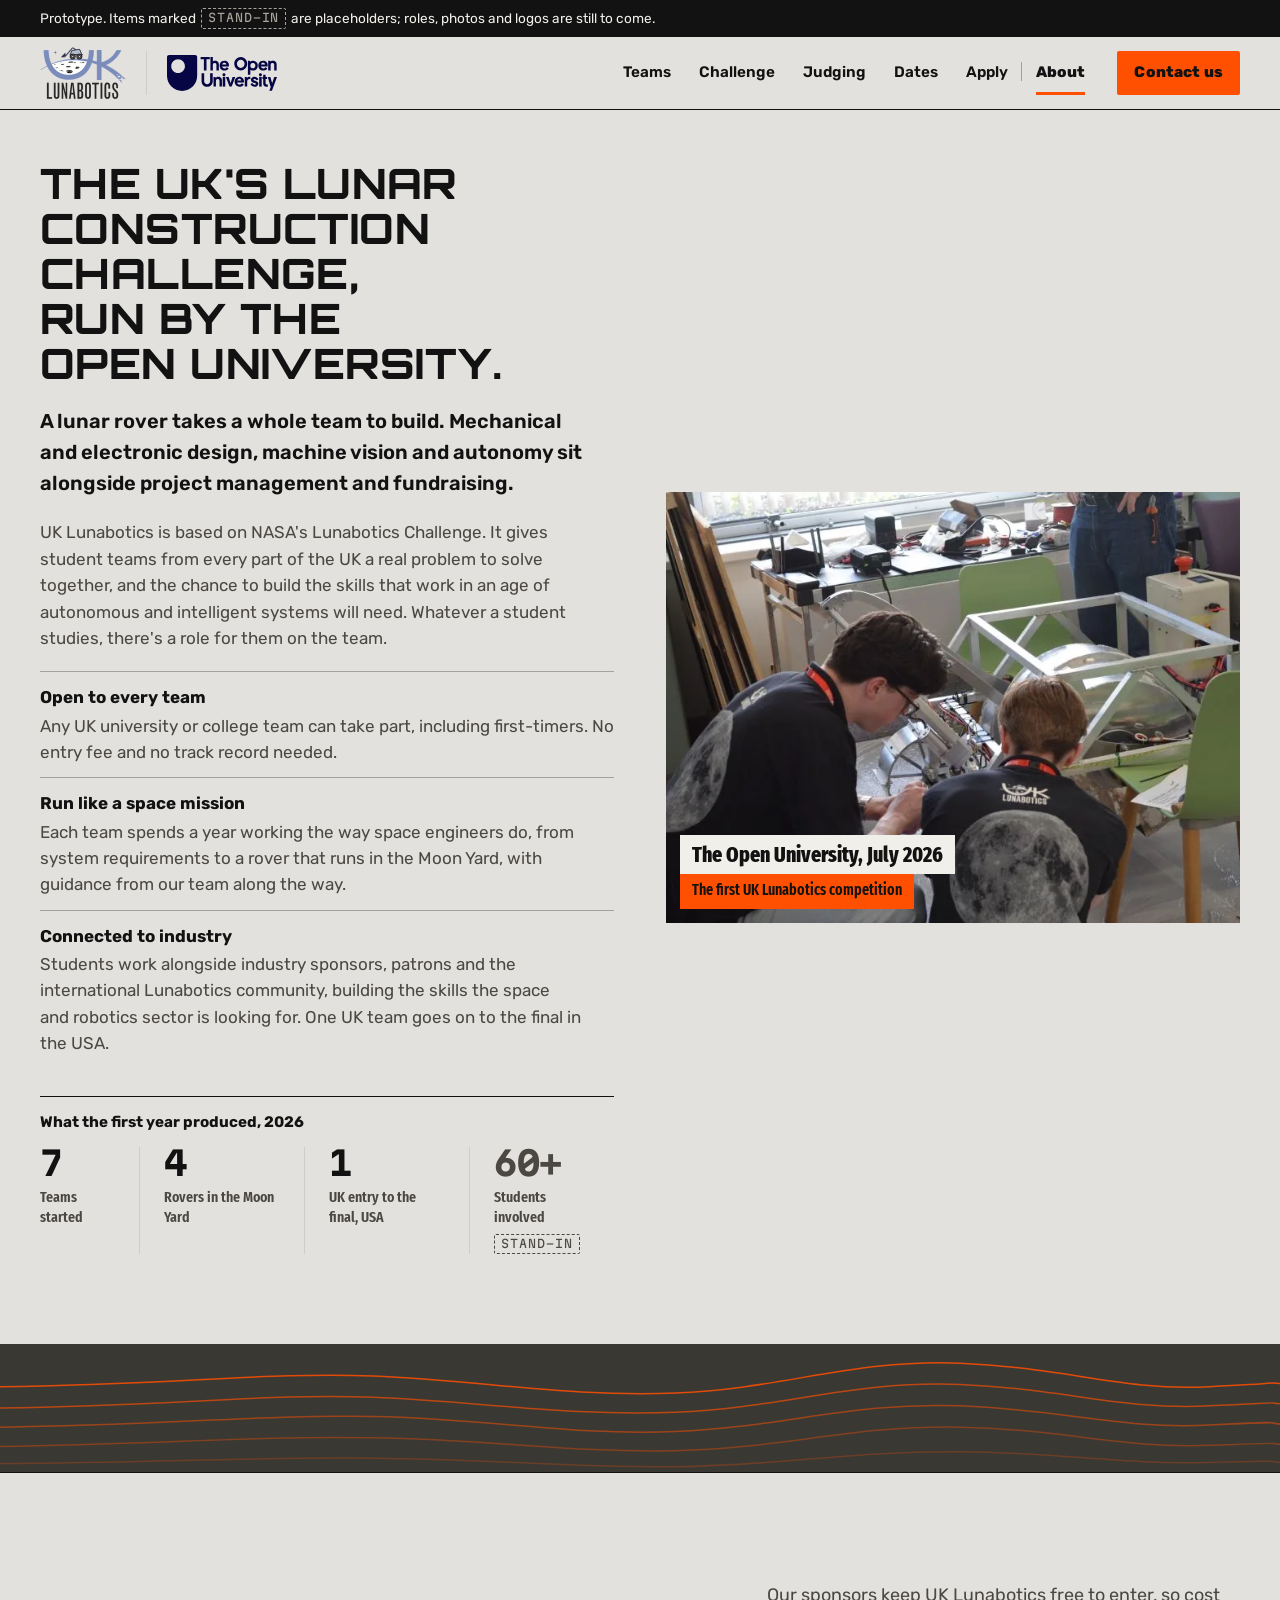
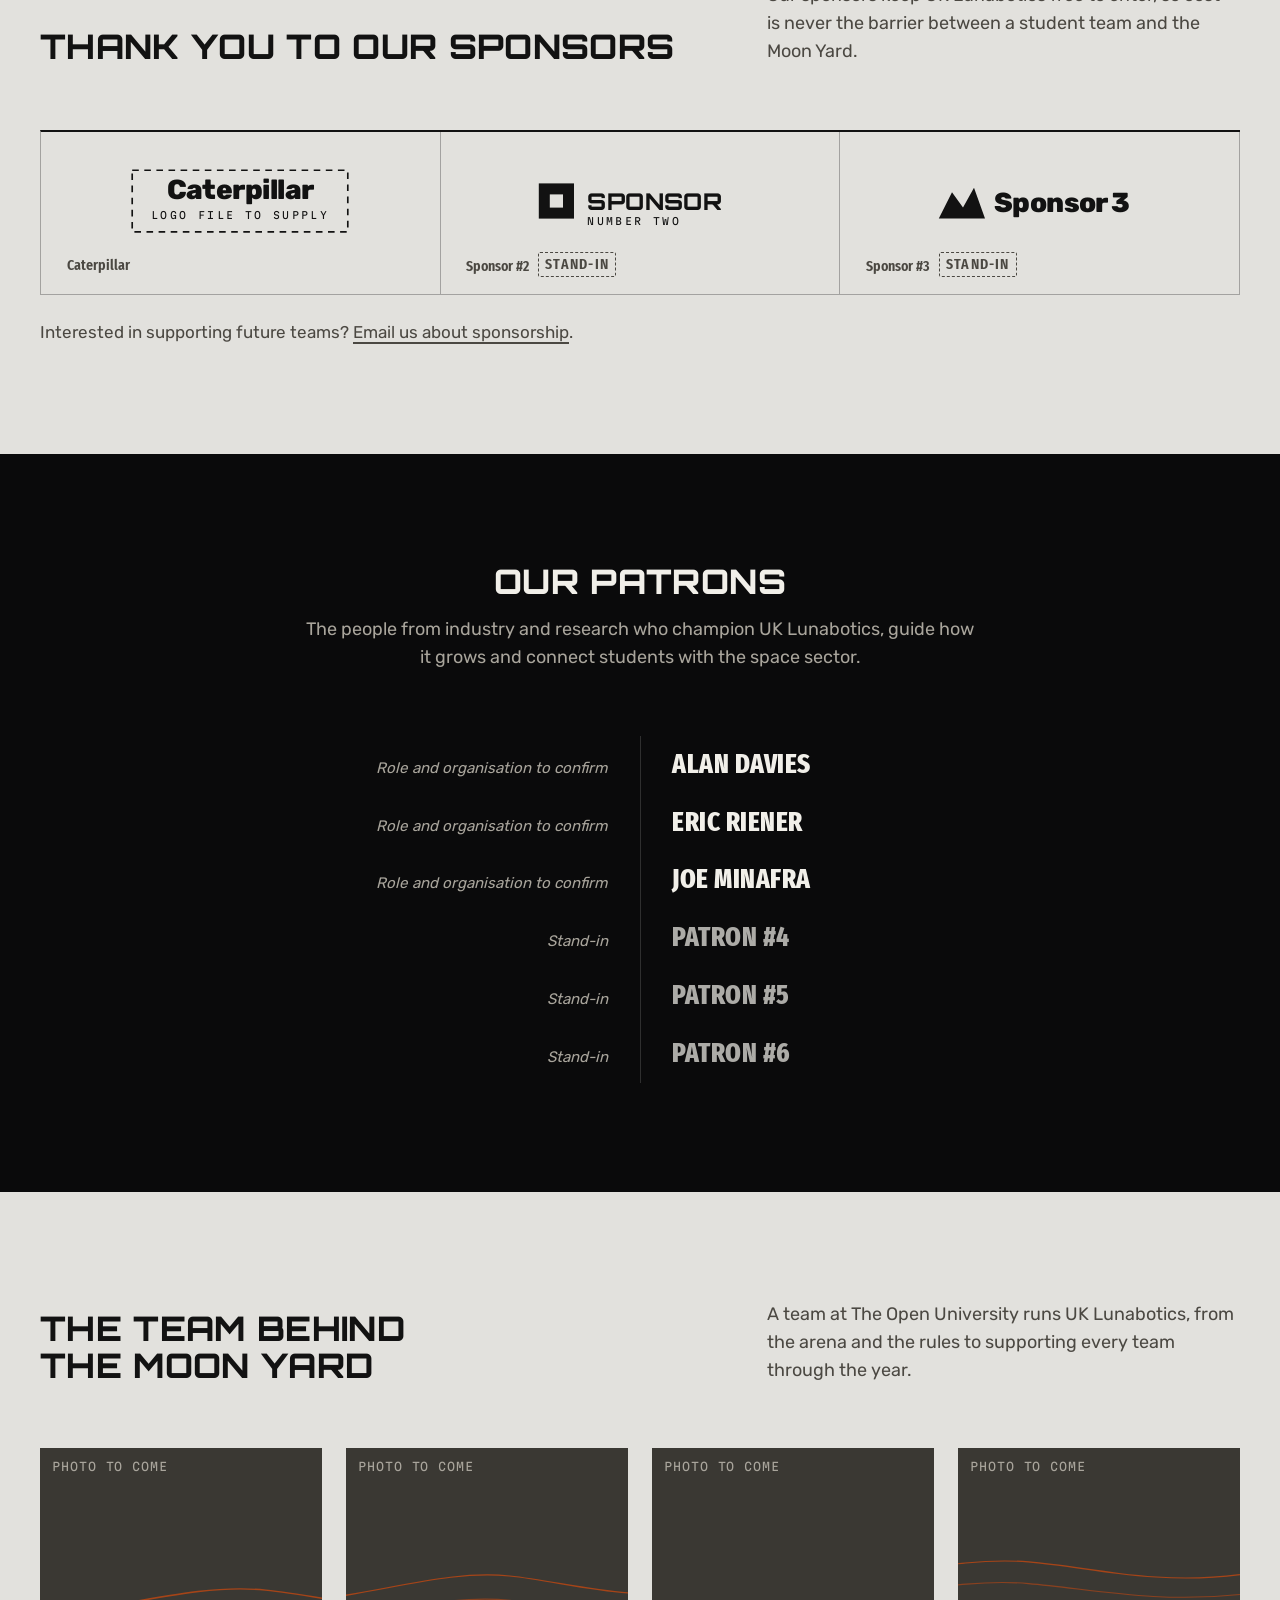
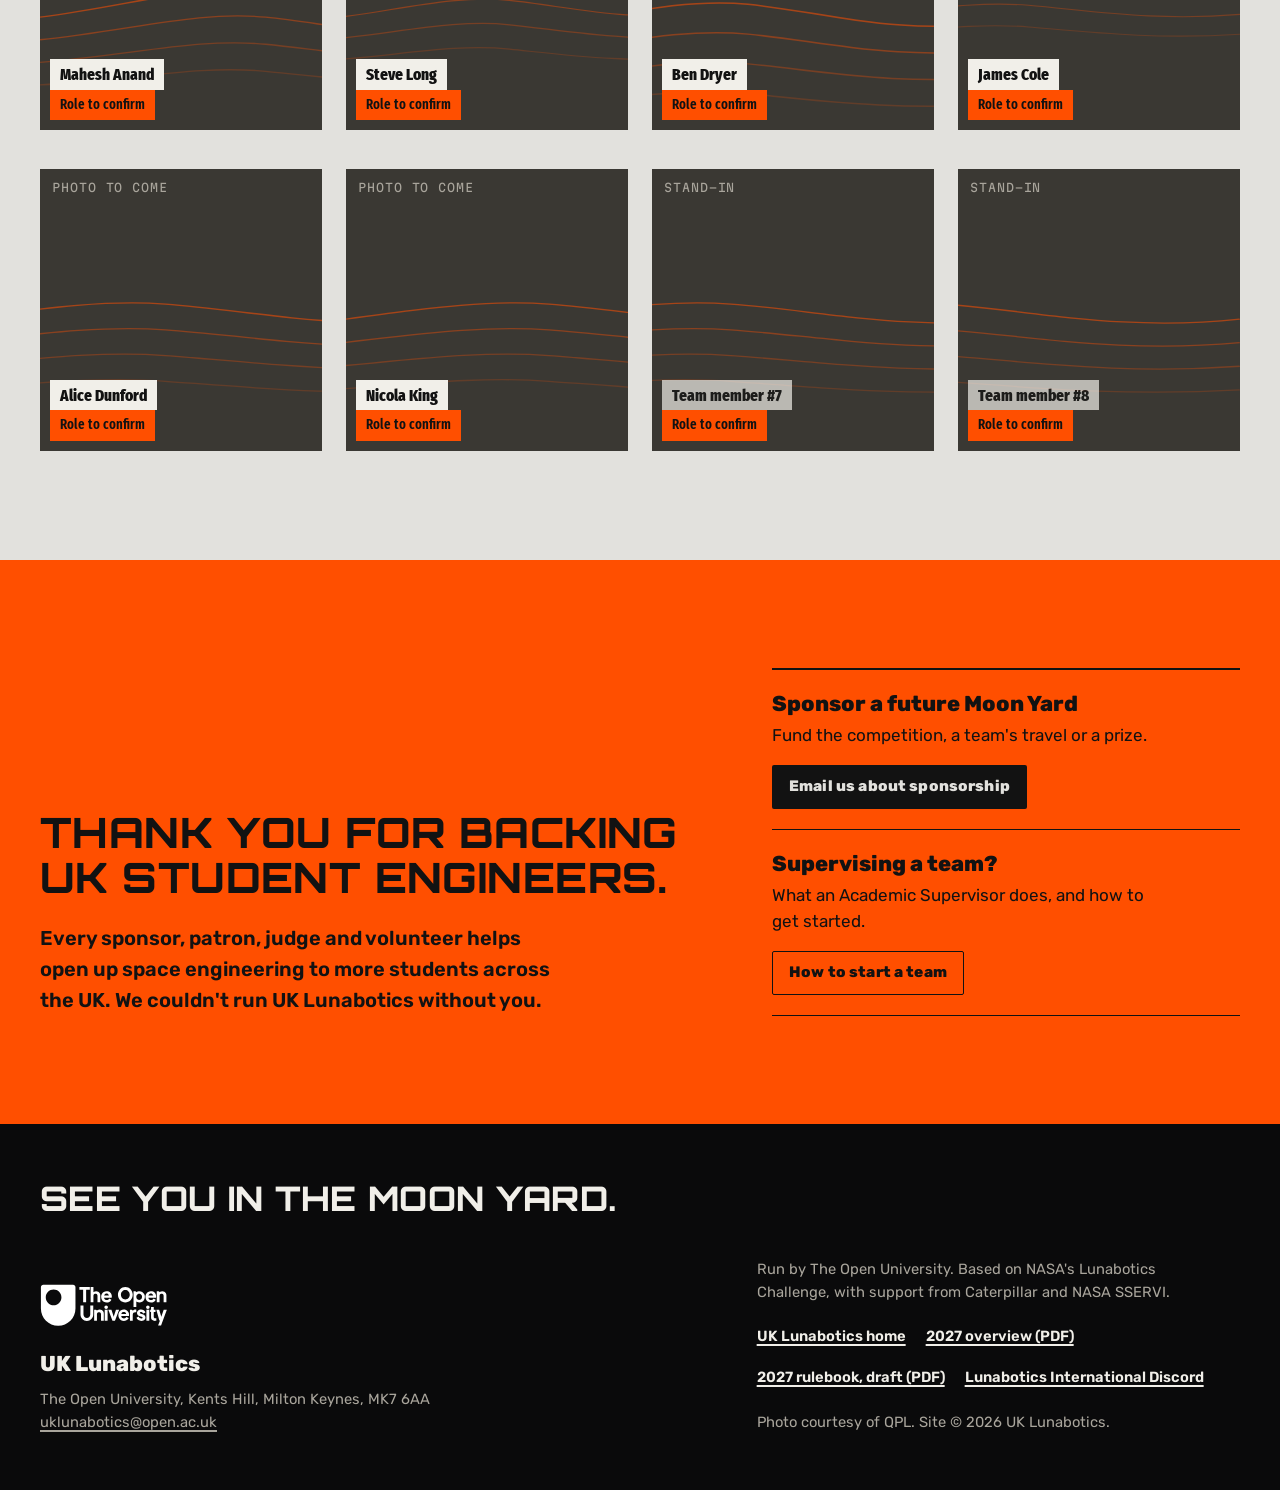
==== commit a816b774: "Tie the About intro to the OU strategy's themes Co-Authored-By: Claude Opus 5.5 <noreply@anthropic.c" ====
--- a/about.html
+++ b/about.html
@@ -53,7 +53,7 @@
         <div class="about-open__copy">
           <h1 id="about-title">The UK's lunar construction challenge, run by The Open University.</h1>
           <p class="about-open__lede">A lunar rover takes a whole team to build. Mechanical and electronic design, machine vision and autonomy sit alongside project management and fundraising.</p>
-          <p class="about-open__body">UK Lunabotics is based on NASA's Lunabotics Challenge. It gives student teams from across the UK a real problem to solve together.</p>
+          <p class="about-open__body">UK Lunabotics is based on NASA's Lunabotics Challenge. It gives student teams from every part of the UK a real problem to solve together, and the chance to build the skills that work in an age of autonomous and intelligent systems will need. Whatever a student studies, there's a role for them on the team.</p>
 
           <ul class="aims">
             <li><b>Open to every team</b><span>Any UK university or college team can take part, including first-timers. No entry fee and no track record needed.</span></li>
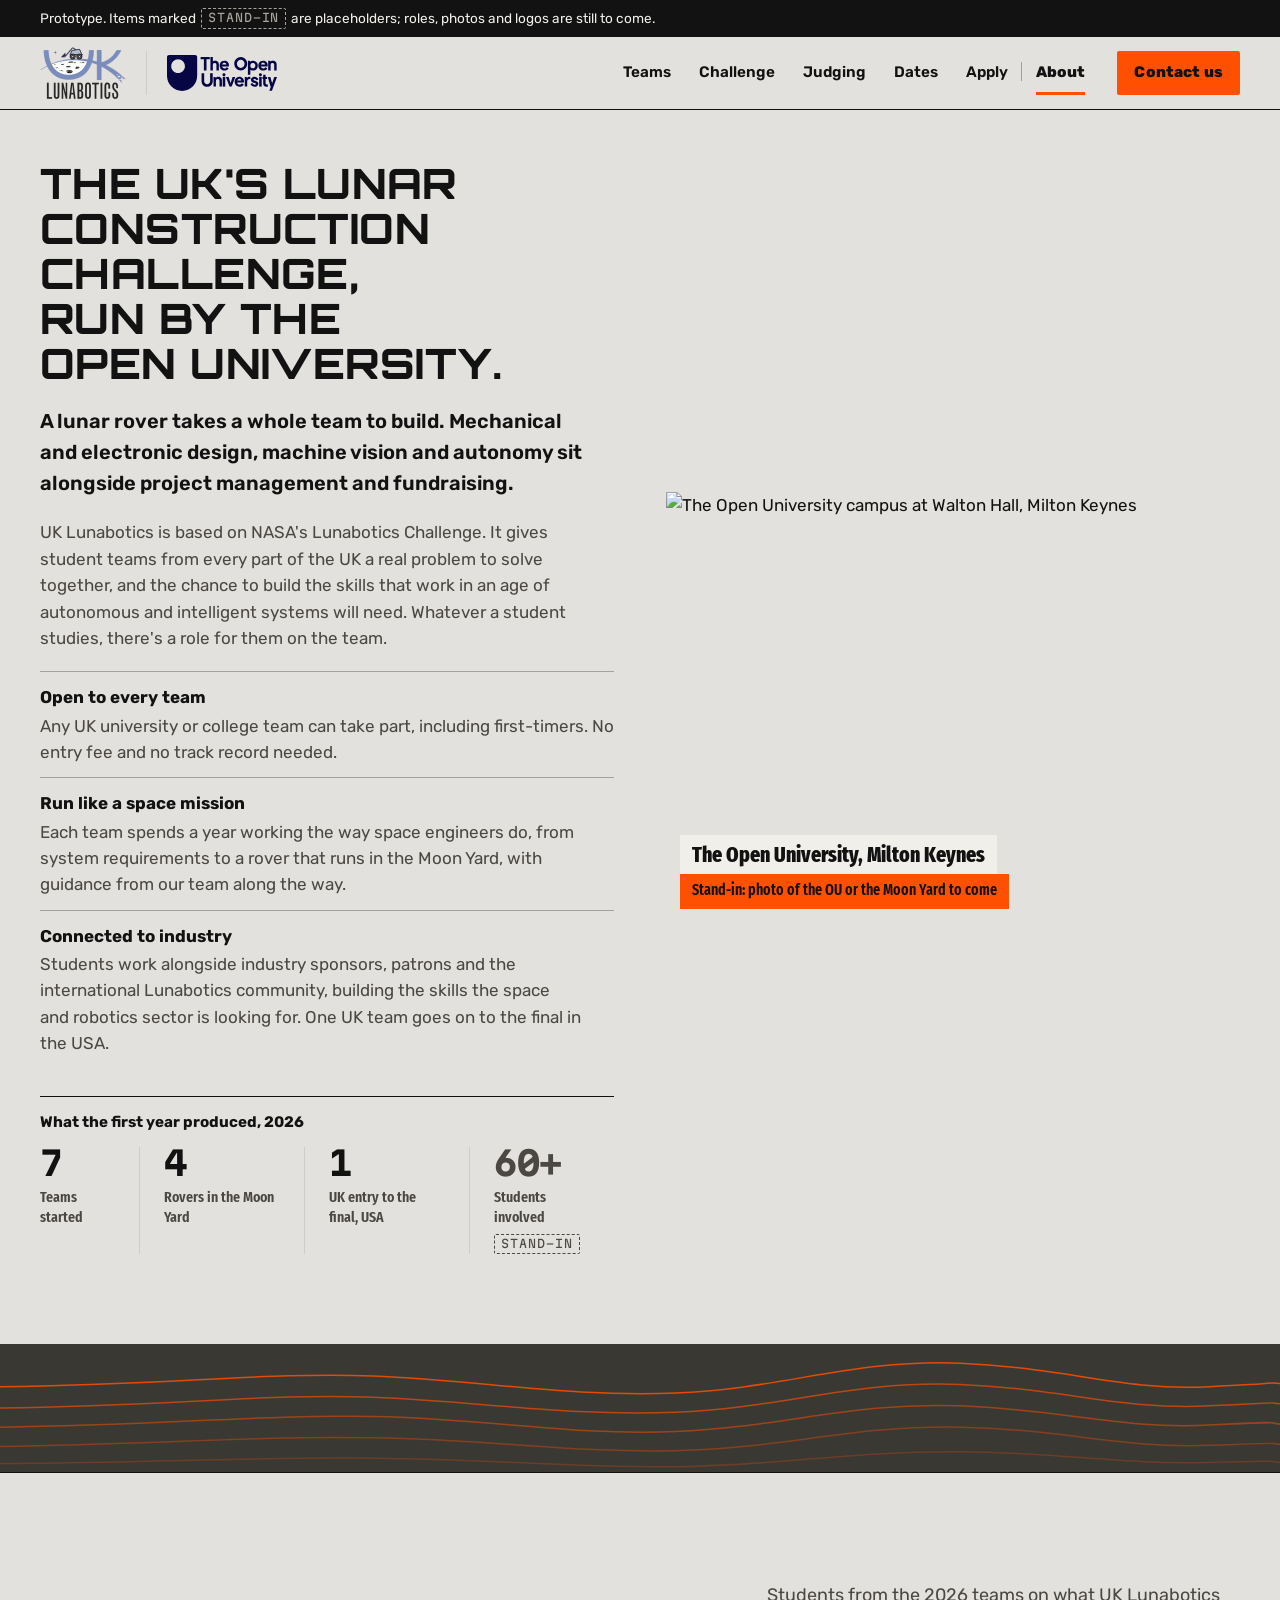
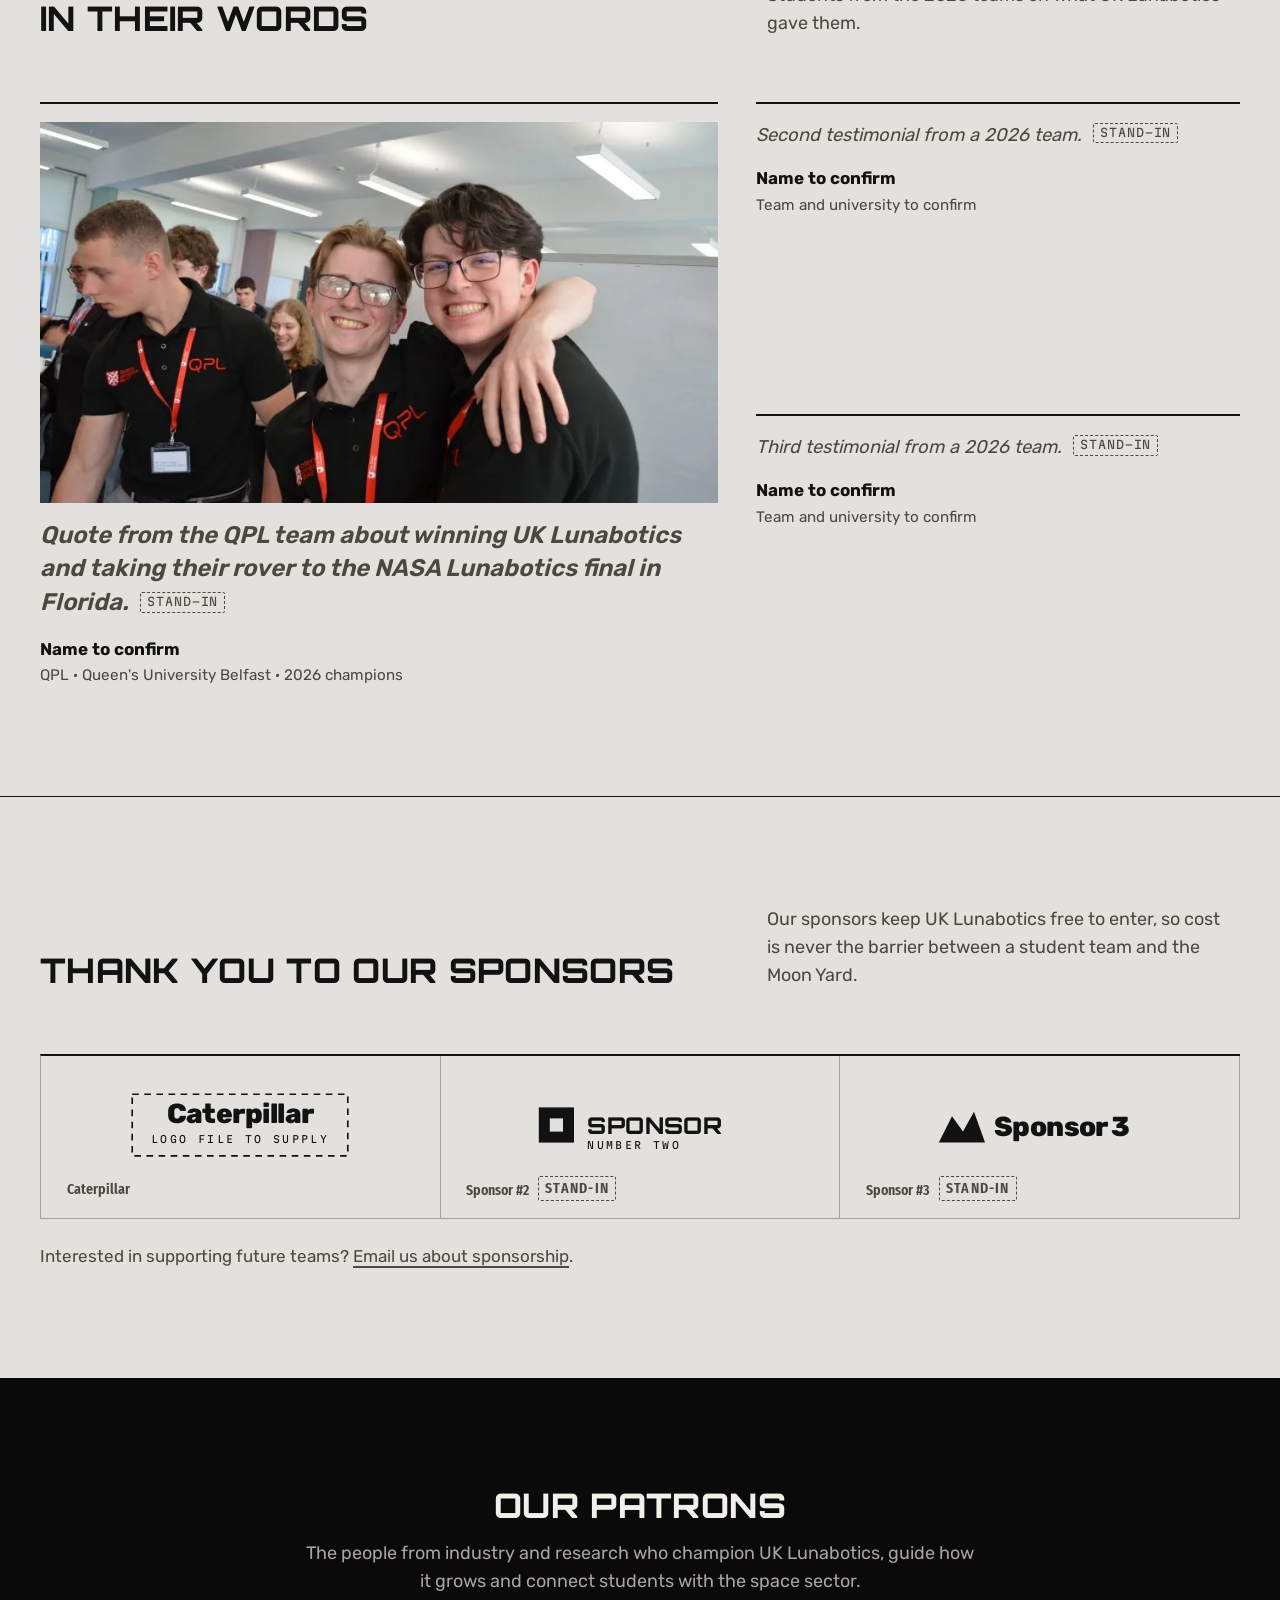
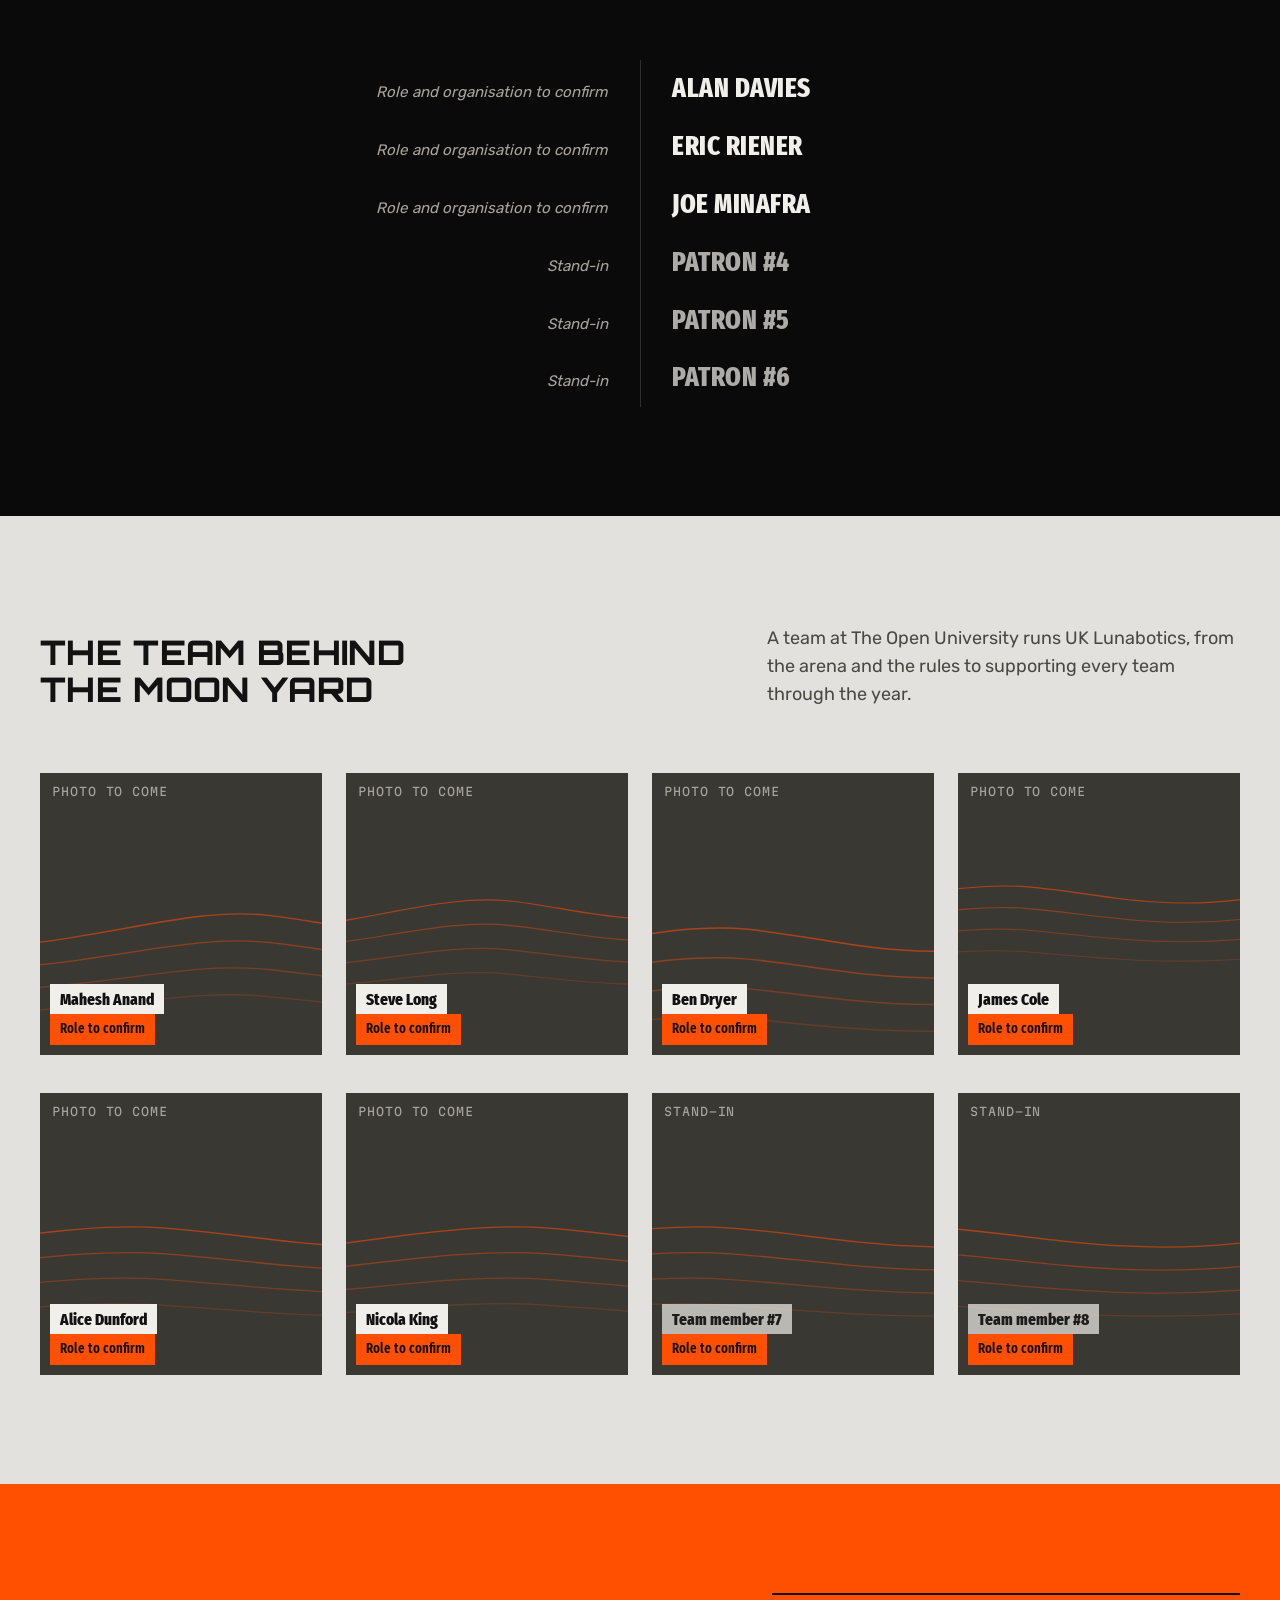
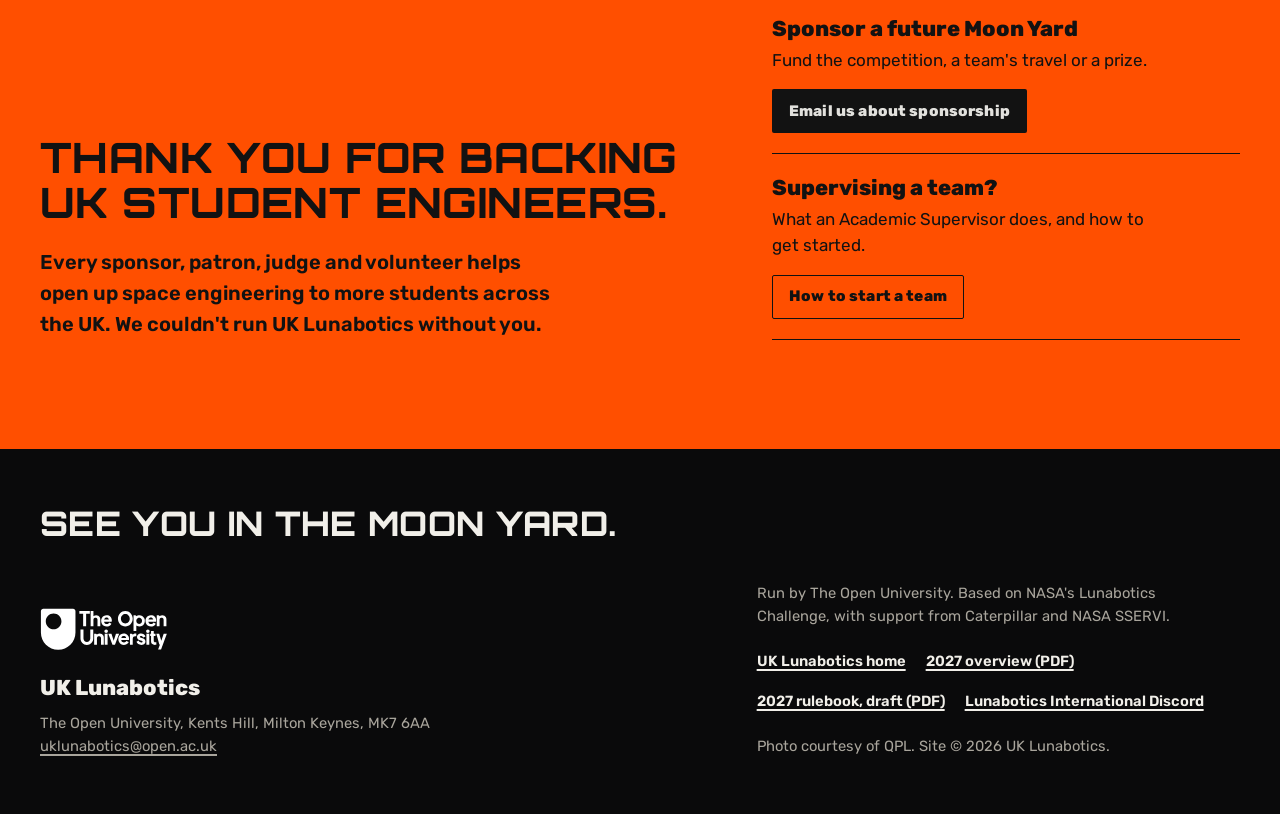
==== commit 69661e5c: "Add testimonials to About page and stand-in OU campus lead image Lead image is hotlinked as a stand-" ====
--- a/about.html
+++ b/about.html
@@ -73,10 +73,10 @@
         </div>
 
         <figure class="about-open__photo">
-          <img src="Lunabotics/2026/qpl-uk-shirts.webp" alt="Two students in UK Lunabotics shirts wiring a rover" width="800" height="529" fetchpriority="high">
+          <img src="https://sfdora.org/wp-content/uploads/2021/07/shutterstock-15647731180-ou-campus-scaled.jpg" alt="The Open University campus at Walton Hall, Milton Keynes" width="800" height="533" fetchpriority="high">
           <figcaption class="lower-third lower-third--still">
-            <strong>The Open University, July 2026</strong>
-            <span>The first UK Lunabotics competition</span>
+            <strong>The Open University, Milton Keynes</strong>
+            <span>Stand-in: photo of the OU or the Moon Yard to come</span>
           </figcaption>
         </figure>
       </div>
@@ -88,6 +88,31 @@
           <path d="M0 96 C 180 94, 280 86, 420 88 S 640 102, 760 100 S 960 76, 1080 78 S 1260 98, 1360 95 S 1420 93, 1440 94"/>
           <path d="M0 112 C 180 111, 280 106, 420 107 S 640 116, 760 115 S 960 100, 1080 101 S 1260 113, 1360 111 S 1420 110, 1440 111"/>
         </svg>
+      </div>
+    </section>
+
+    <section class="voices" aria-labelledby="voices-title">
+      <div class="wrap">
+        <div class="section-head section-head--split">
+          <h2 id="voices-title">In their words</h2>
+          <p>Students from the 2026 teams on what UK Lunabotics gave them.</p>
+        </div>
+
+        <div class="voices__grid">
+          <figure class="voice voice--lead">
+            <img src="Lunabotics/2026/qpl-celebrate.webp" alt="The QPL team celebrating at UK Lunabotics 2026" width="800" height="529" loading="lazy">
+            <blockquote class="is-ph"><p>Quote from the QPL team about winning UK Lunabotics and taking their rover to the NASA Lunabotics final in Florida. <span class="ph">Stand-in</span></p></blockquote>
+            <figcaption><b>Name to confirm</b><span>QPL · Queen's University Belfast · 2026 champions</span></figcaption>
+          </figure>
+          <figure class="voice">
+            <blockquote class="is-ph"><p>Second testimonial from a 2026 team. <span class="ph">Stand-in</span></p></blockquote>
+            <figcaption><b>Name to confirm</b><span>Team and university to confirm</span></figcaption>
+          </figure>
+          <figure class="voice">
+            <blockquote class="is-ph"><p>Third testimonial from a 2026 team. <span class="ph">Stand-in</span></p></blockquote>
+            <figcaption><b>Name to confirm</b><span>Team and university to confirm</span></figcaption>
+          </figure>
+        </div>
       </div>
     </section>
 
--- a/site.css
+++ b/site.css
@@ -594,7 +594,7 @@
 
 /* Wide: align the start-a-team descriptions across the three columns */
 @media (min-width: 1081px) {
-  .steps { grid-template-rows: auto auto; }
+  .steps { grid-template-rows: auto auto; align-items: start; }
   .steps li { grid-row: span 2; grid-template-rows: subgrid; row-gap: 0; }
   .steps b { grid-row: 1; }
   .steps p { grid-row: 2; }
@@ -781,7 +781,7 @@
 .proto-bar .ph, .sky .ph { color: var(--moon-soft); }
 .proto-bar .ph { vertical-align: 0.1em; margin: 0 2px; }
 
-.page-about .sponsors,
+.page-about .voices, .page-about .sponsors,
 .page-about .board, .page-about .crew, .page-about .thanks { padding-block: var(--section); }
 
 /* Opening */
@@ -923,6 +923,24 @@
   font-family: var(--display); font-weight: 800; letter-spacing: 0.01em; text-transform: uppercase; text-wrap: balance;
 }
 
+/* Testimonials */
+.voices { border-top: 1px solid var(--ink); }
+.voices__grid {
+  display: grid; grid-template-columns: minmax(0, 7fr) minmax(0, 5fr); grid-template-rows: auto auto; align-items: start;
+  gap: clamp(20px, 3vw, 40px);
+}
+.voice { margin: 0; display: flex; flex-direction: column; gap: 16px; padding-top: 18px; border-top: 2px solid var(--ink); }
+.voice--lead { grid-row: 1 / span 2; }
+.voice img { width: 100%; aspect-ratio: 16 / 9; object-fit: cover; }
+.voice blockquote { margin: 0; }
+.voice blockquote p { margin: 0; font-size: 1.15rem; line-height: 1.5; color: var(--ink); }
+.voice--lead blockquote p { font-size: clamp(1.25rem, 0.6vw + 1.05rem, 1.5rem); font-weight: 600; line-height: 1.4; }
+.voice blockquote.is-ph p { color: var(--ink-soft); font-style: italic; }
+.voice blockquote .ph { font-style: normal; }
+.voice figcaption { display: grid; gap: 2px; margin-top: auto; }
+.voice figcaption b { font-weight: 700; }
+.voice figcaption span { color: var(--ink-soft); font-size: 0.95rem; }
+
 @media (max-width: 1240px) {
   .masthead__nav { gap: 22px; }
   .masthead__nav .nav-page::before { left: -12px; }
@@ -931,6 +949,8 @@
   .about-open__grid, .thanks__grid { grid-template-columns: minmax(0, 1fr); }
   .about-open__photo { max-width: 760px; }
   .crew-grid { grid-template-columns: repeat(3, minmax(0, 1fr)); }
+  .voices__grid { grid-template-columns: minmax(0, 1fr); }
+  .voice--lead { grid-row: auto; }
 }
 @media (max-width: 760px) {
   .sponsor-grid { grid-template-columns: repeat(2, minmax(0, 1fr)); }
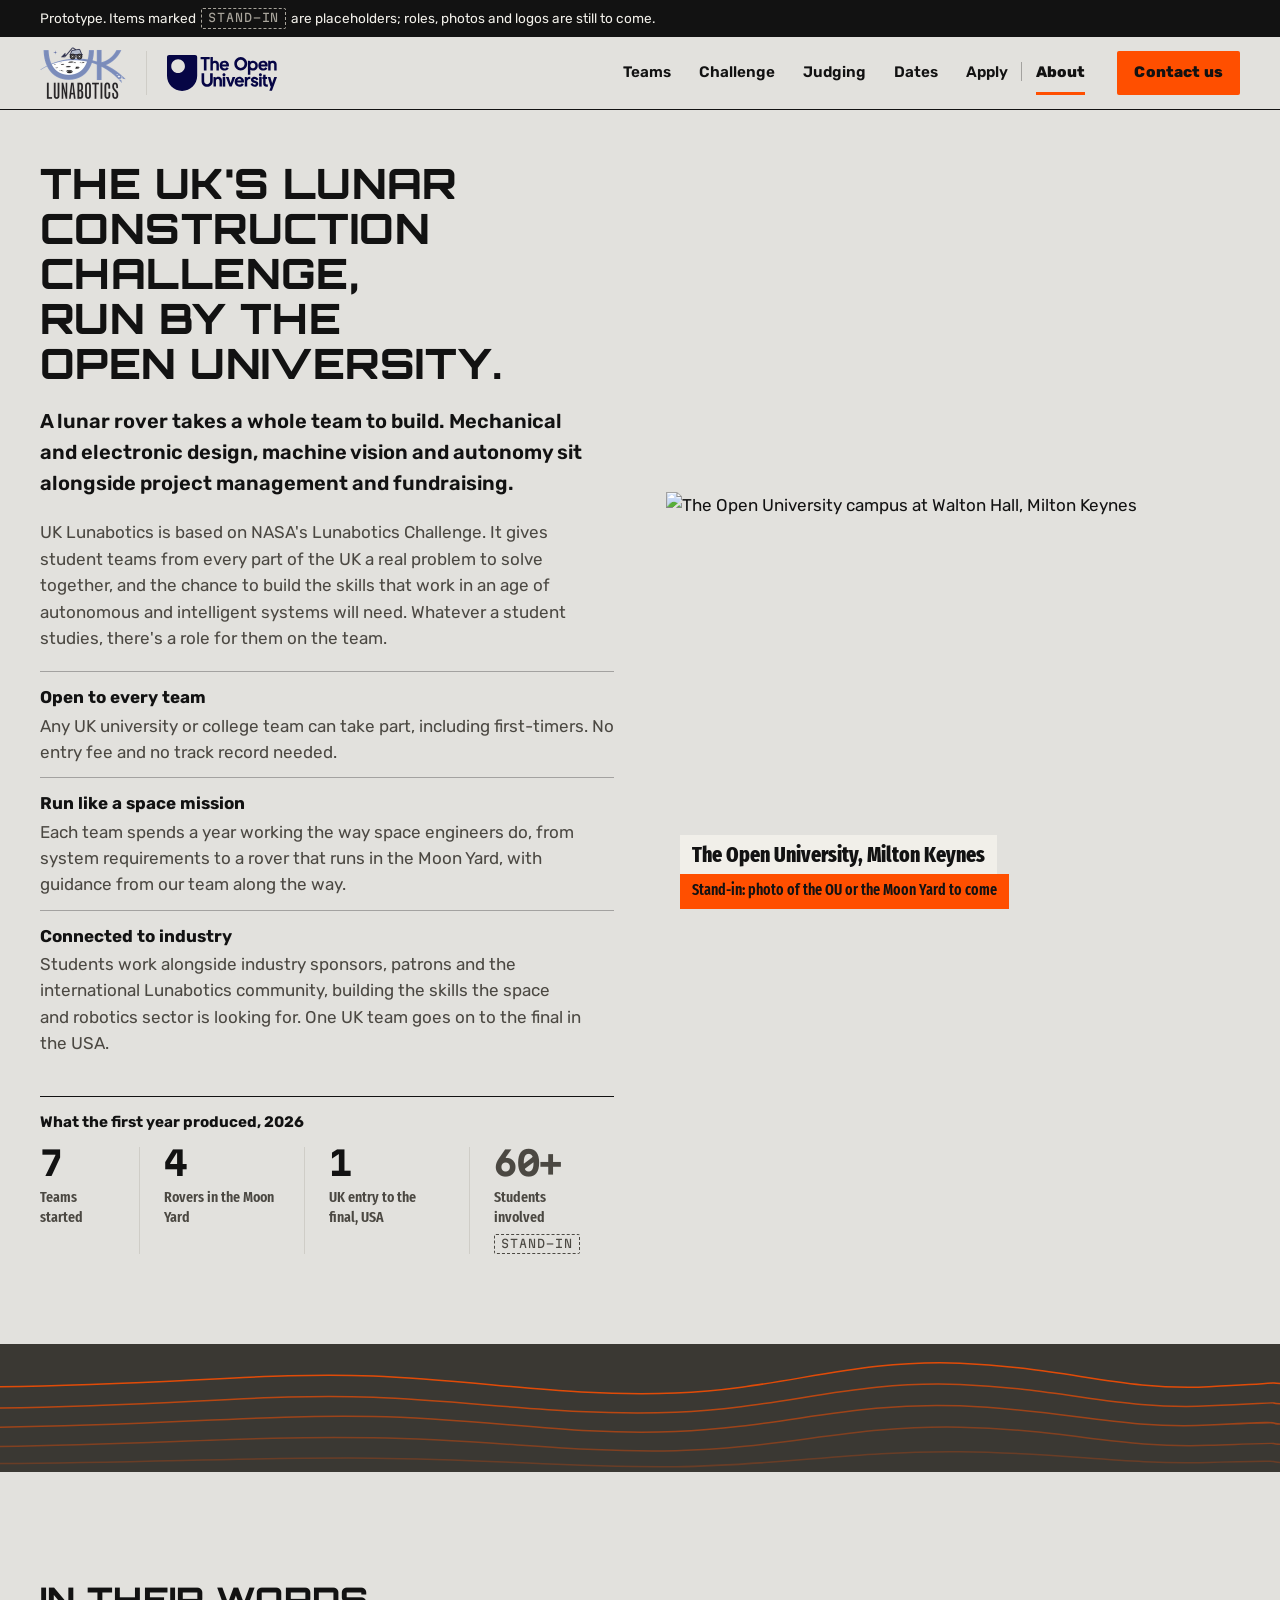
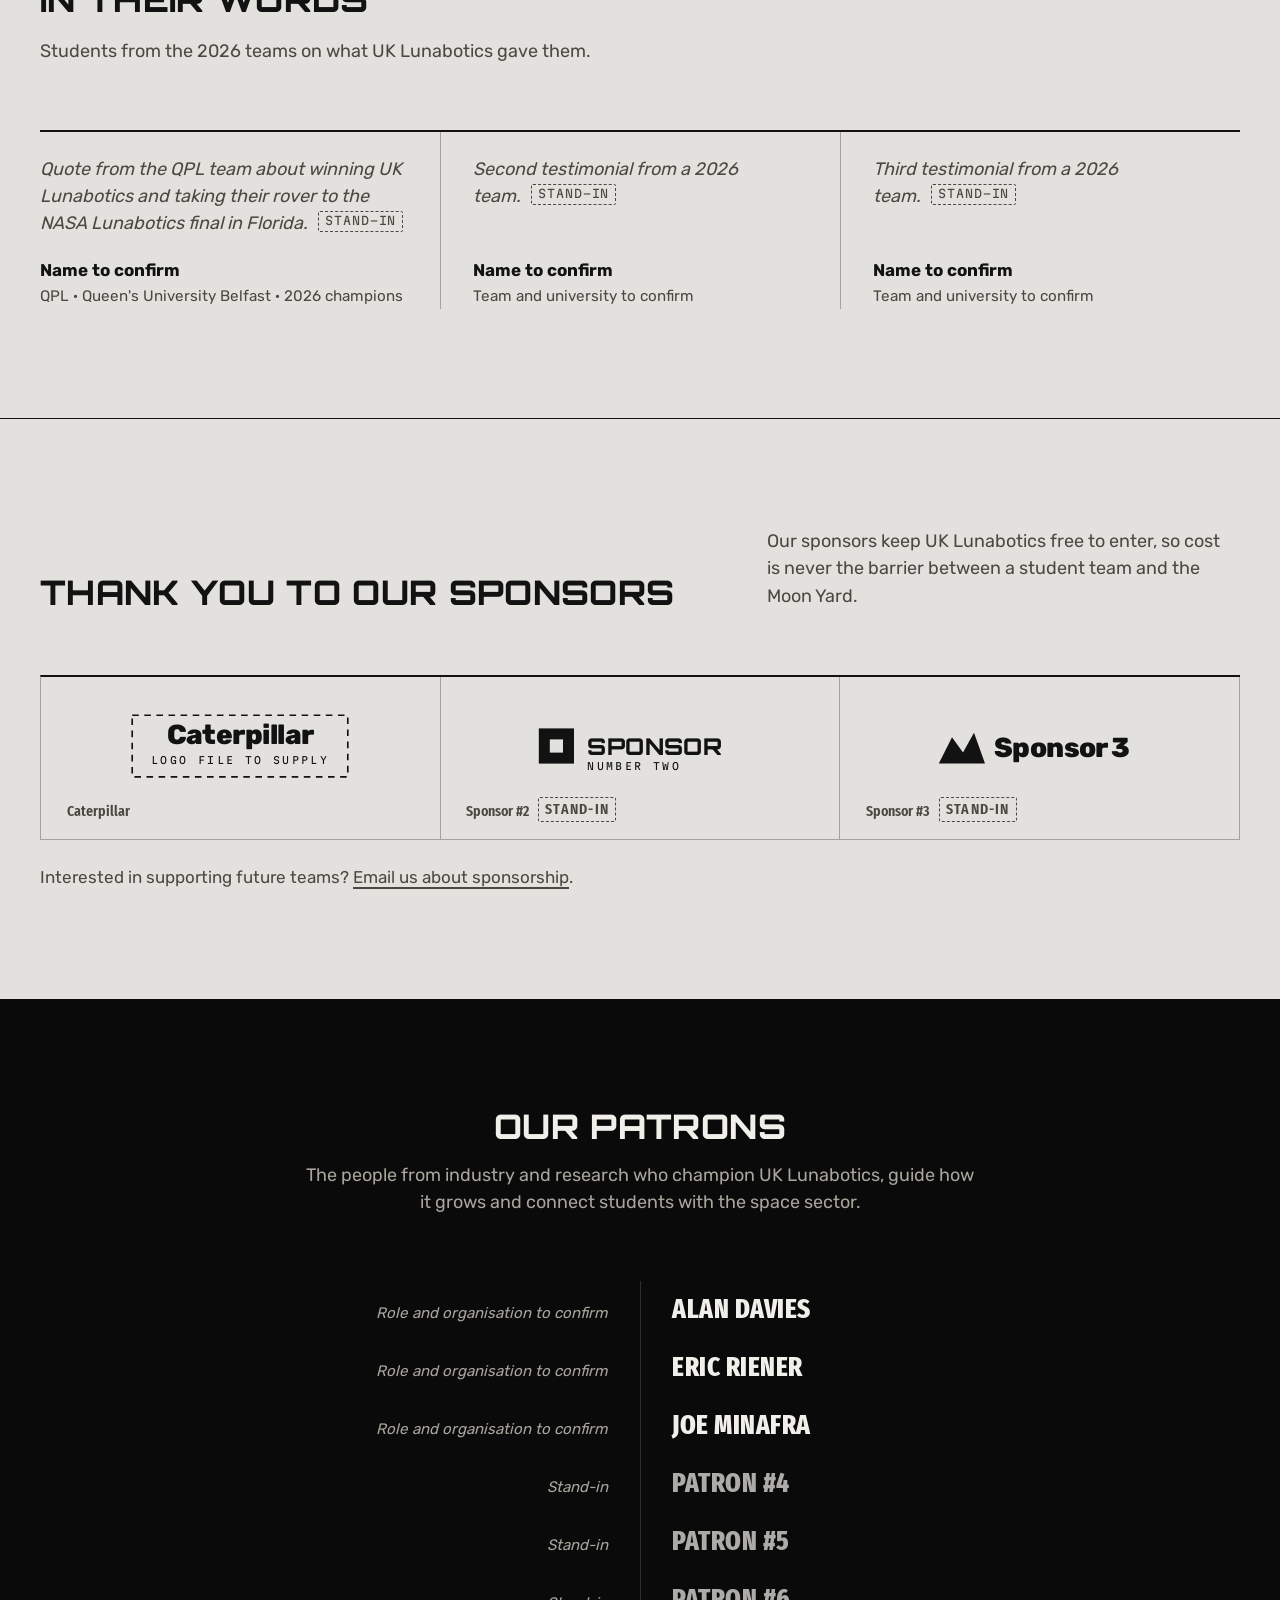
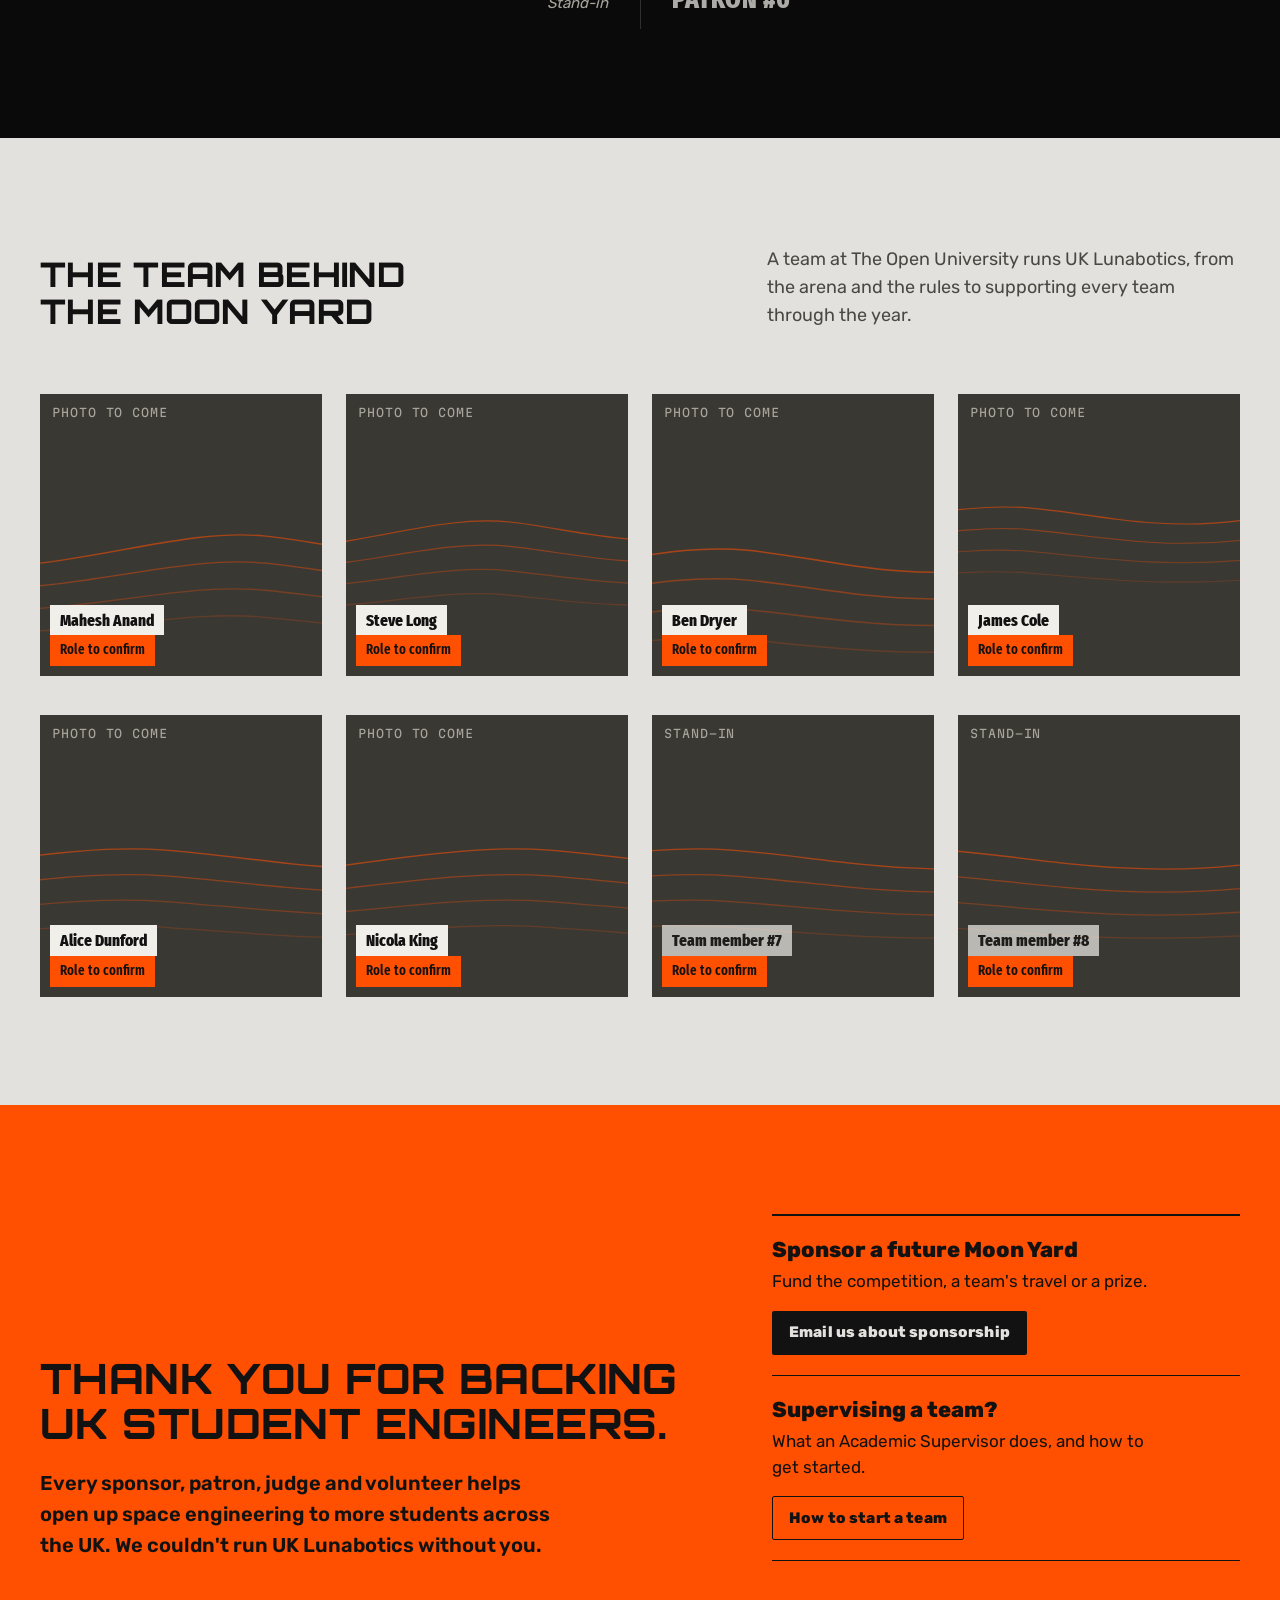
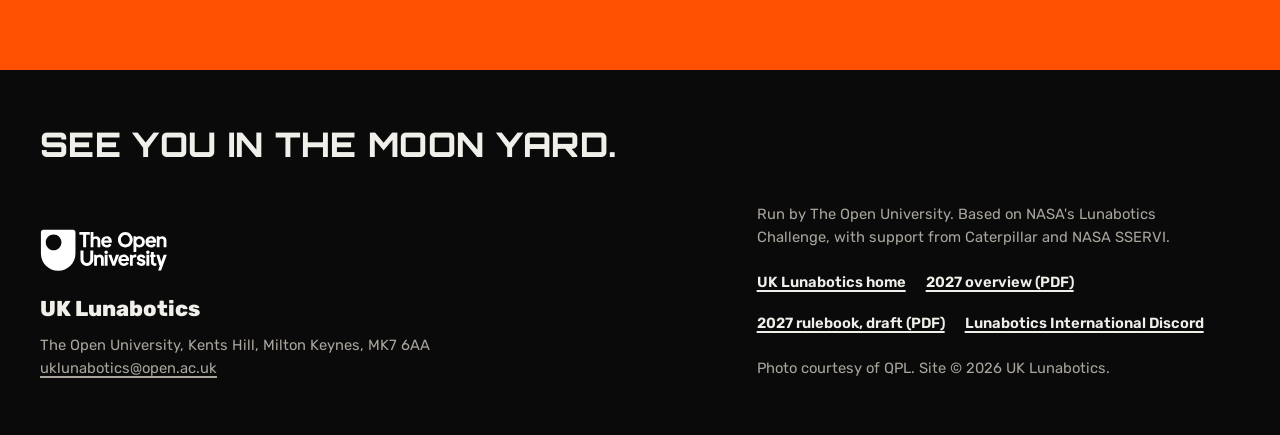
==== commit 2d6e0966: "Make About testimonials three equal quotes on a ruled strip Drop the photo and lead card; three colu" ====
--- a/about.html
+++ b/about.html
@@ -93,14 +93,13 @@
 
     <section class="voices" aria-labelledby="voices-title">
       <div class="wrap">
-        <div class="section-head section-head--split">
+        <div class="section-head">
           <h2 id="voices-title">In their words</h2>
           <p>Students from the 2026 teams on what UK Lunabotics gave them.</p>
         </div>
 
         <div class="voices__grid">
-          <figure class="voice voice--lead">
-            <img src="Lunabotics/2026/qpl-celebrate.webp" alt="The QPL team celebrating at UK Lunabotics 2026" width="800" height="529" loading="lazy">
+          <figure class="voice">
             <blockquote class="is-ph"><p>Quote from the QPL team about winning UK Lunabotics and taking their rover to the NASA Lunabotics final in Florida. <span class="ph">Stand-in</span></p></blockquote>
             <figcaption><b>Name to confirm</b><span>QPL · Queen's University Belfast · 2026 champions</span></figcaption>
           </figure>
--- a/site.css
+++ b/site.css
@@ -923,18 +923,20 @@
   font-family: var(--display); font-weight: 800; letter-spacing: 0.01em; text-transform: uppercase; text-wrap: balance;
 }
 
-/* Testimonials */
-.voices { border-top: 1px solid var(--ink); }
+/* Testimonials: three equal quotes on a ruled strip */
 .voices__grid {
-  display: grid; grid-template-columns: minmax(0, 7fr) minmax(0, 5fr); grid-template-rows: auto auto; align-items: start;
-  gap: clamp(20px, 3vw, 40px);
-}
-.voice { margin: 0; display: flex; flex-direction: column; gap: 16px; padding-top: 18px; border-top: 2px solid var(--ink); }
-.voice--lead { grid-row: 1 / span 2; }
-.voice img { width: 100%; aspect-ratio: 16 / 9; object-fit: cover; }
+  display: grid; grid-template-columns: repeat(3, minmax(0, 1fr));
+  border-top: 2px solid var(--ink);
+}
+.voice {
+  margin: 0; display: flex; flex-direction: column; gap: 20px;
+  padding: 24px clamp(20px, 2.5vw, 36px) 0;
+  border-left: 1px solid var(--rule-ink);
+}
+.voice:first-child { padding-left: 0; border-left: 0; }
+.voice:last-child { padding-right: 0; }
 .voice blockquote { margin: 0; }
-.voice blockquote p { margin: 0; font-size: 1.15rem; line-height: 1.5; color: var(--ink); }
-.voice--lead blockquote p { font-size: clamp(1.25rem, 0.6vw + 1.05rem, 1.5rem); font-weight: 600; line-height: 1.4; }
+.voice blockquote p { margin: 0; max-width: 40ch; font-size: 1.125rem; line-height: 1.5; color: var(--ink); }
 .voice blockquote.is-ph p { color: var(--ink-soft); font-style: italic; }
 .voice blockquote .ph { font-style: normal; }
 .voice figcaption { display: grid; gap: 2px; margin-top: auto; }
@@ -949,10 +951,11 @@
   .about-open__grid, .thanks__grid { grid-template-columns: minmax(0, 1fr); }
   .about-open__photo { max-width: 760px; }
   .crew-grid { grid-template-columns: repeat(3, minmax(0, 1fr)); }
+}
+@media (max-width: 760px) {
   .voices__grid { grid-template-columns: minmax(0, 1fr); }
-  .voice--lead { grid-row: auto; }
-}
-@media (max-width: 760px) {
+  .voice { padding: 20px 0; border-left: 0; }
+  .voice + .voice { border-top: 1px solid var(--rule-ink); }
   .sponsor-grid { grid-template-columns: repeat(2, minmax(0, 1fr)); }
   .sponsor { padding: 18px 12px 12px; gap: 12px; }
   .sponsor-grid li:last-child:nth-child(odd) { grid-column: 1 / -1; }
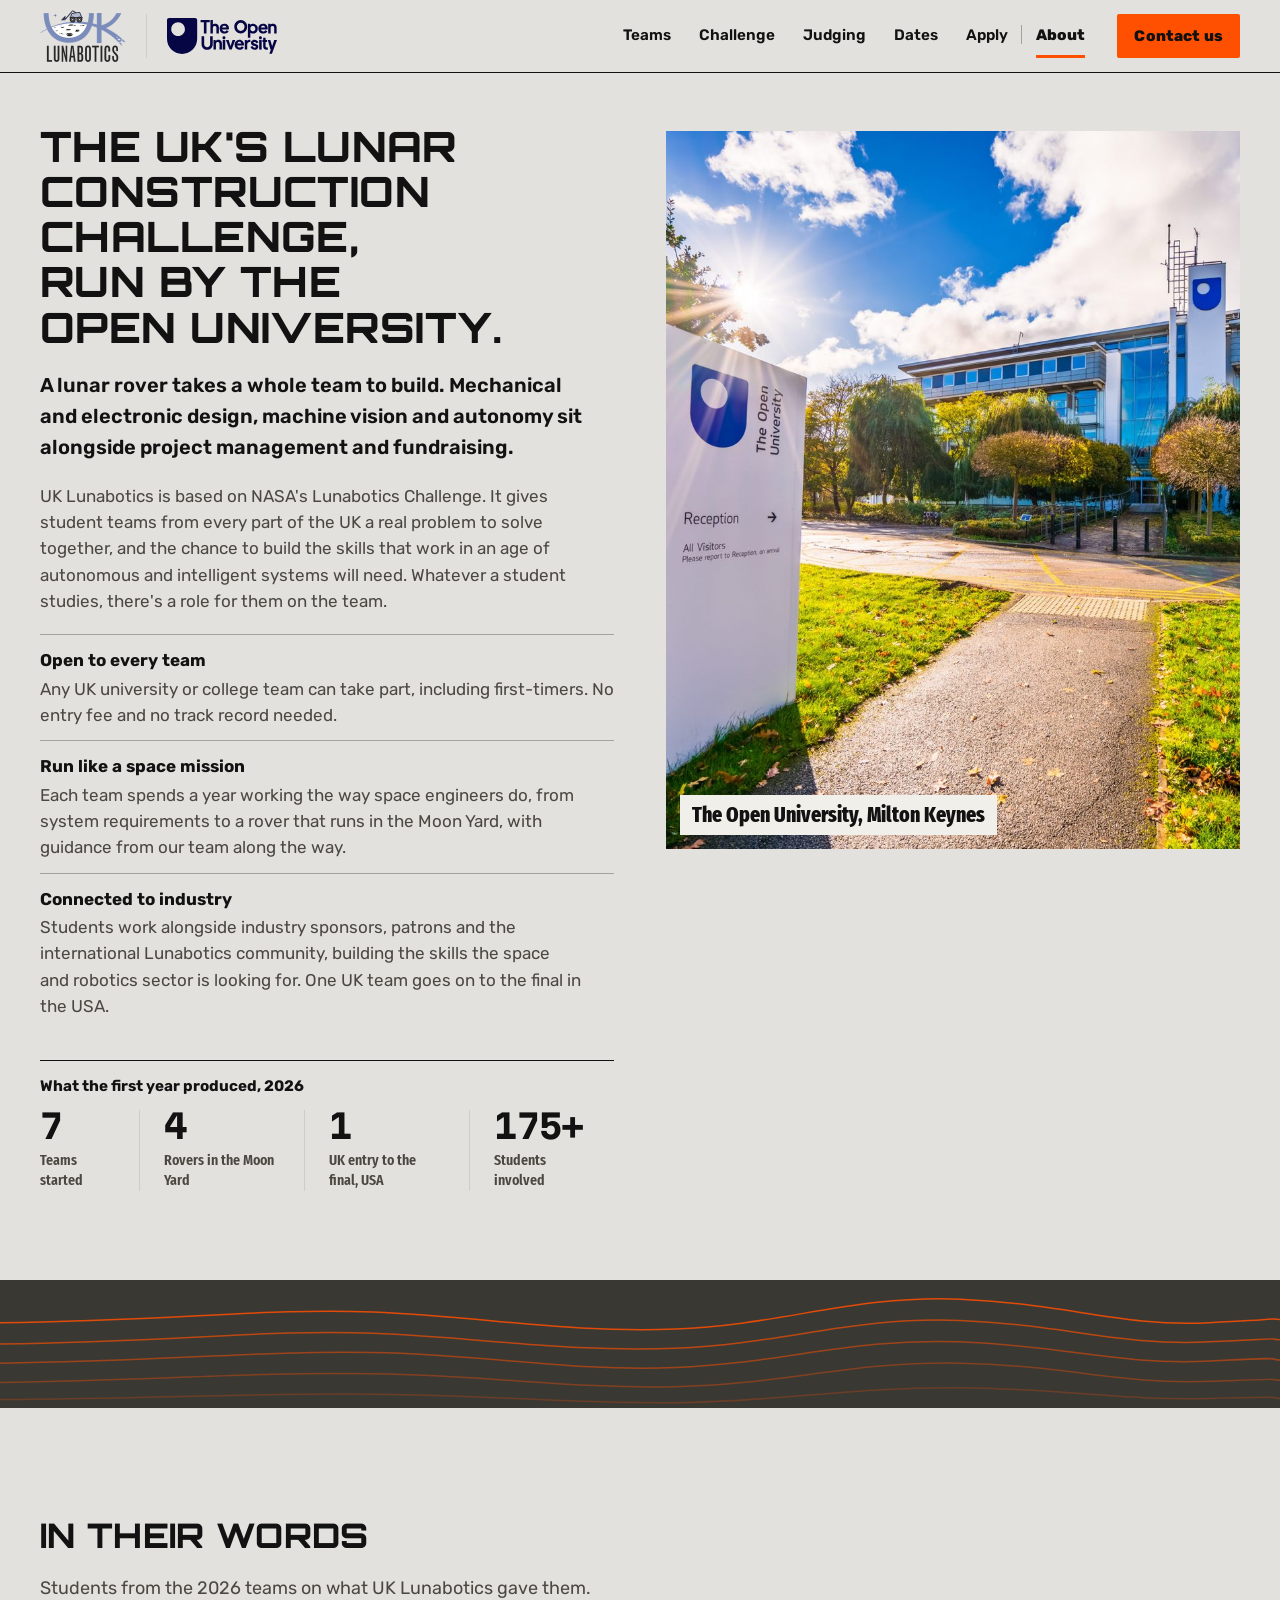
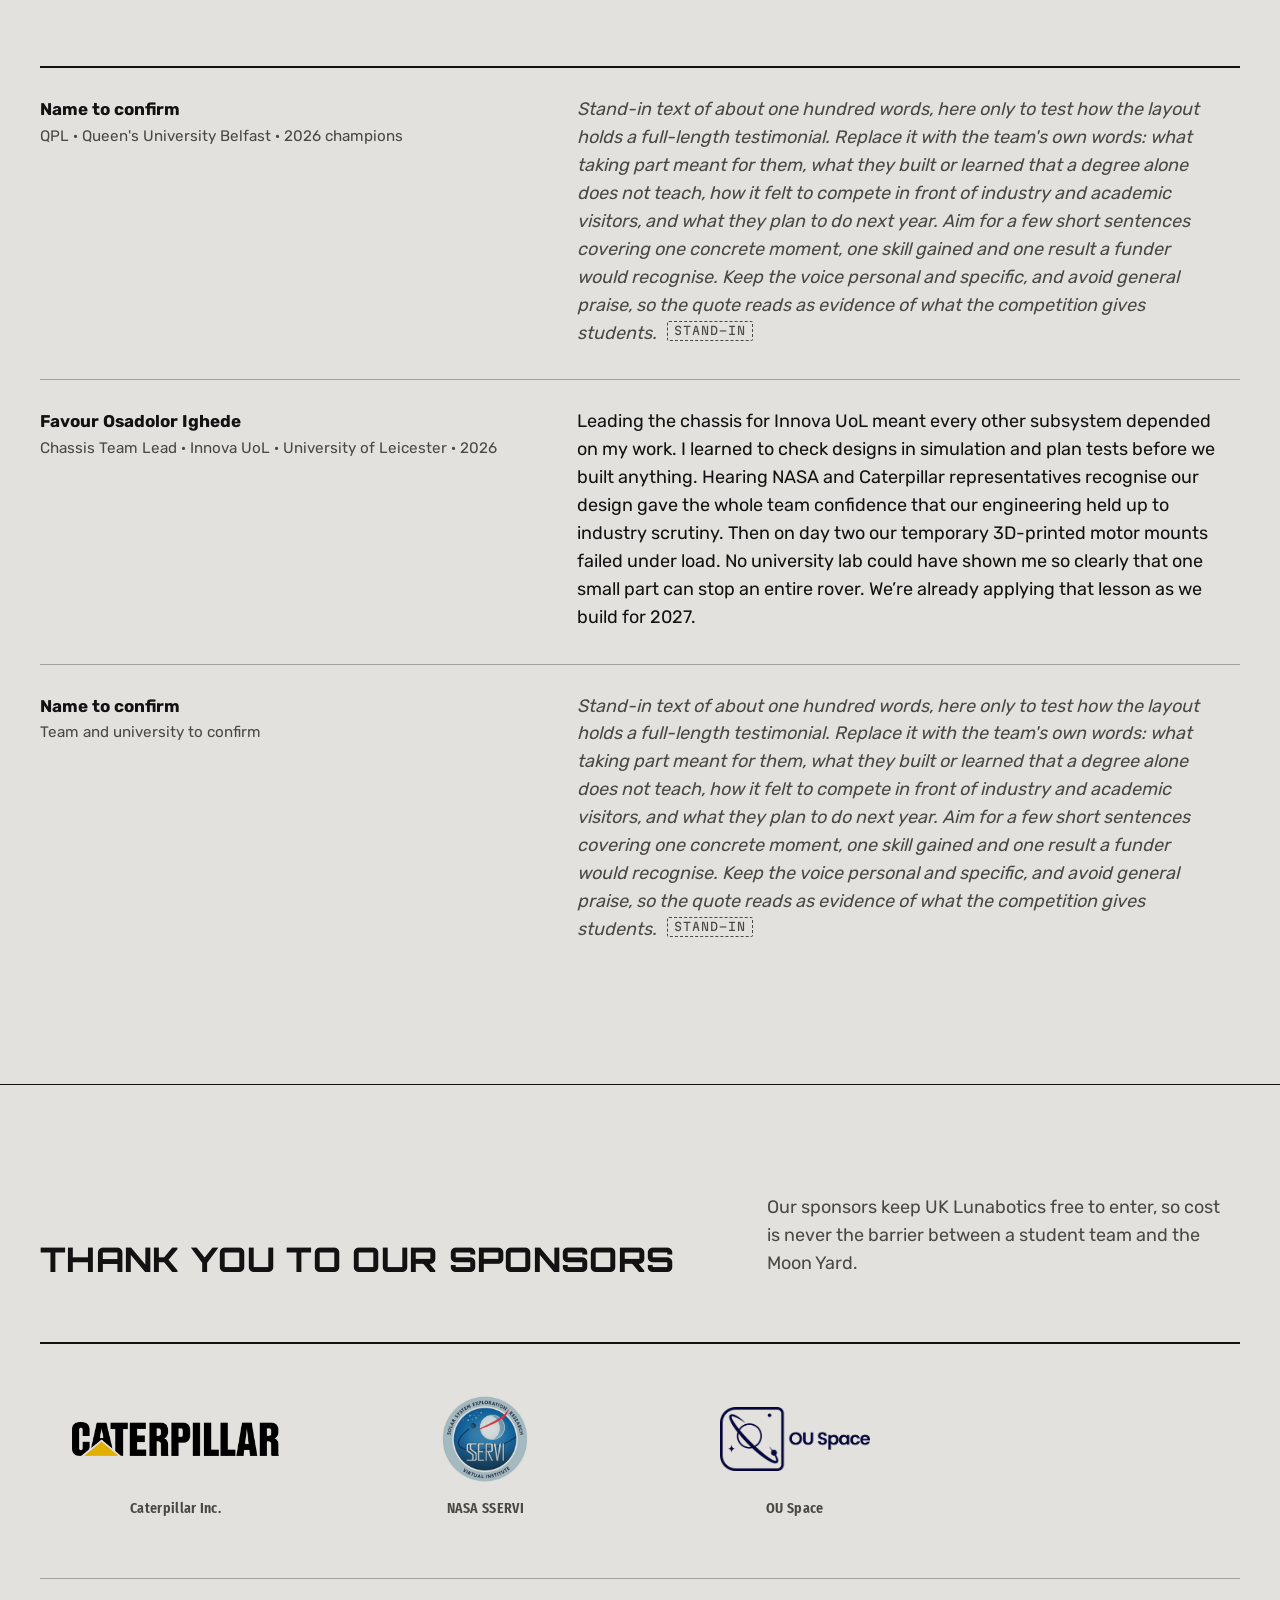
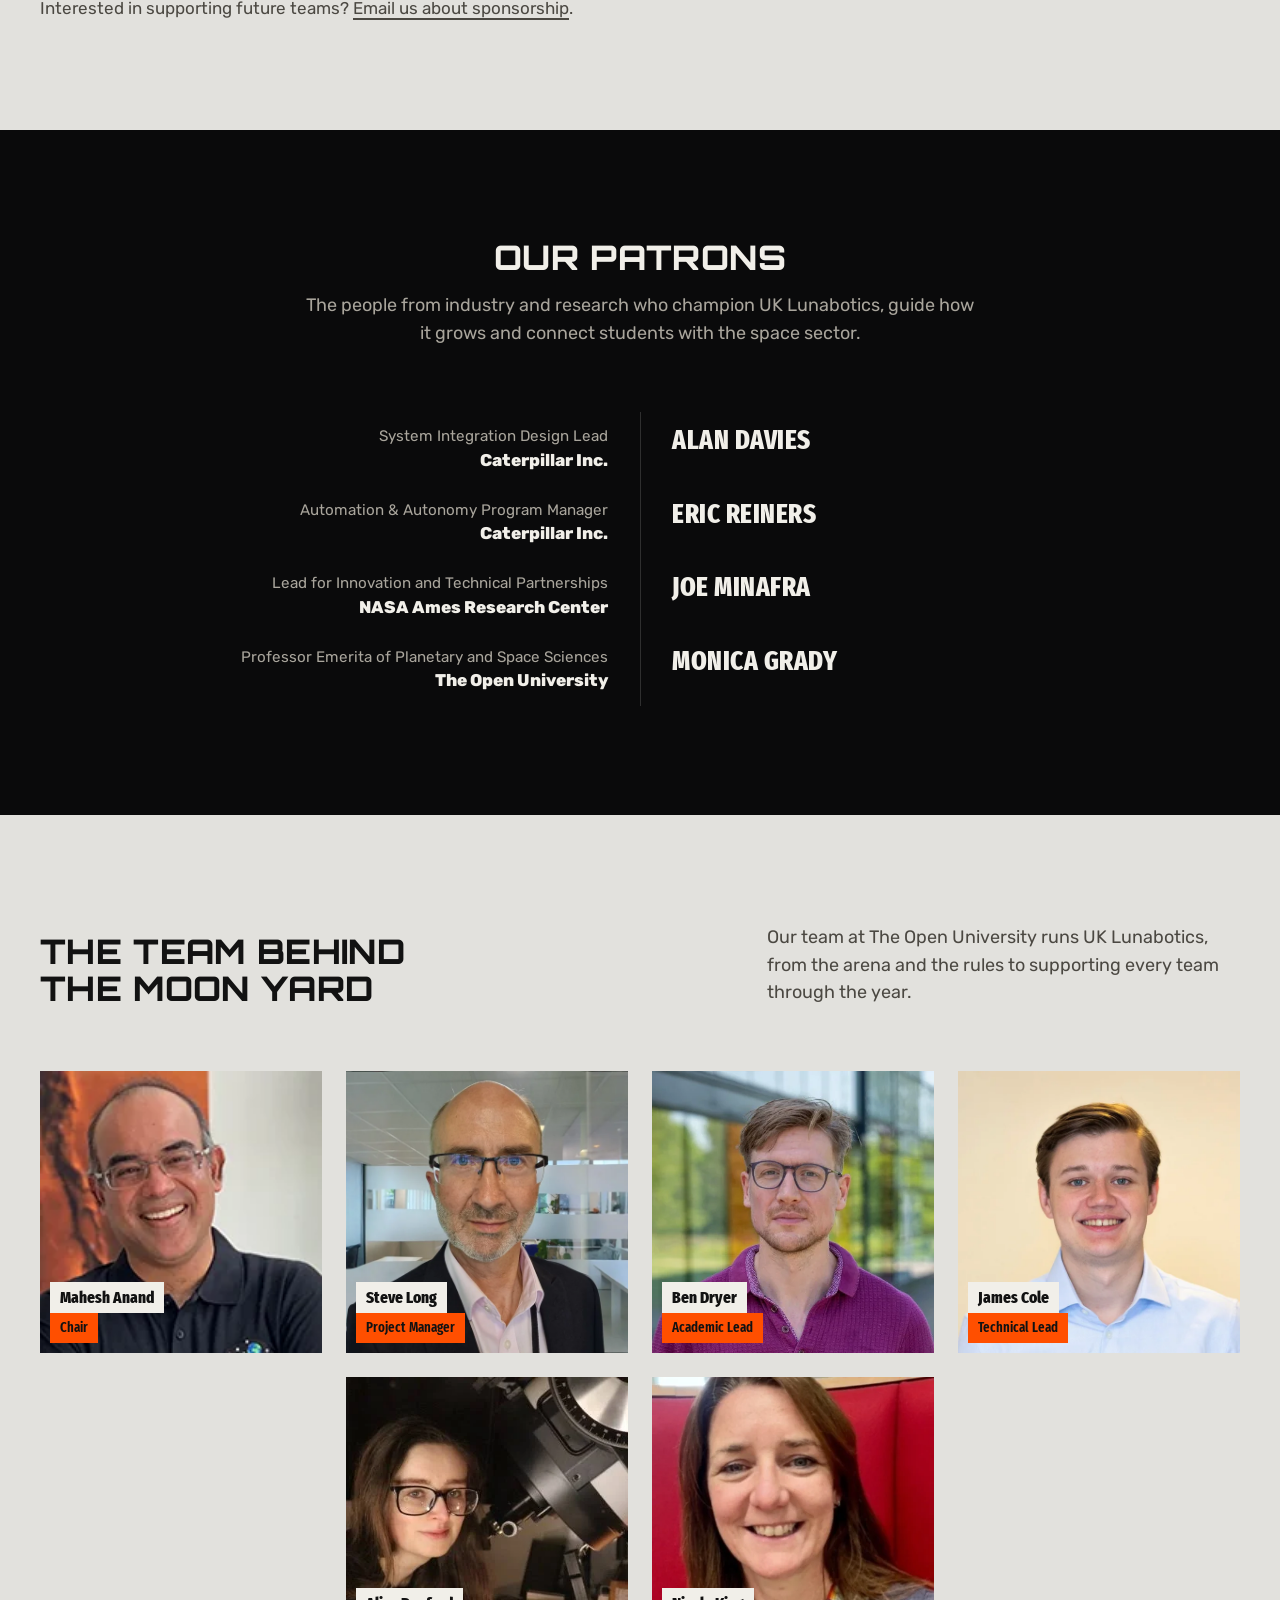
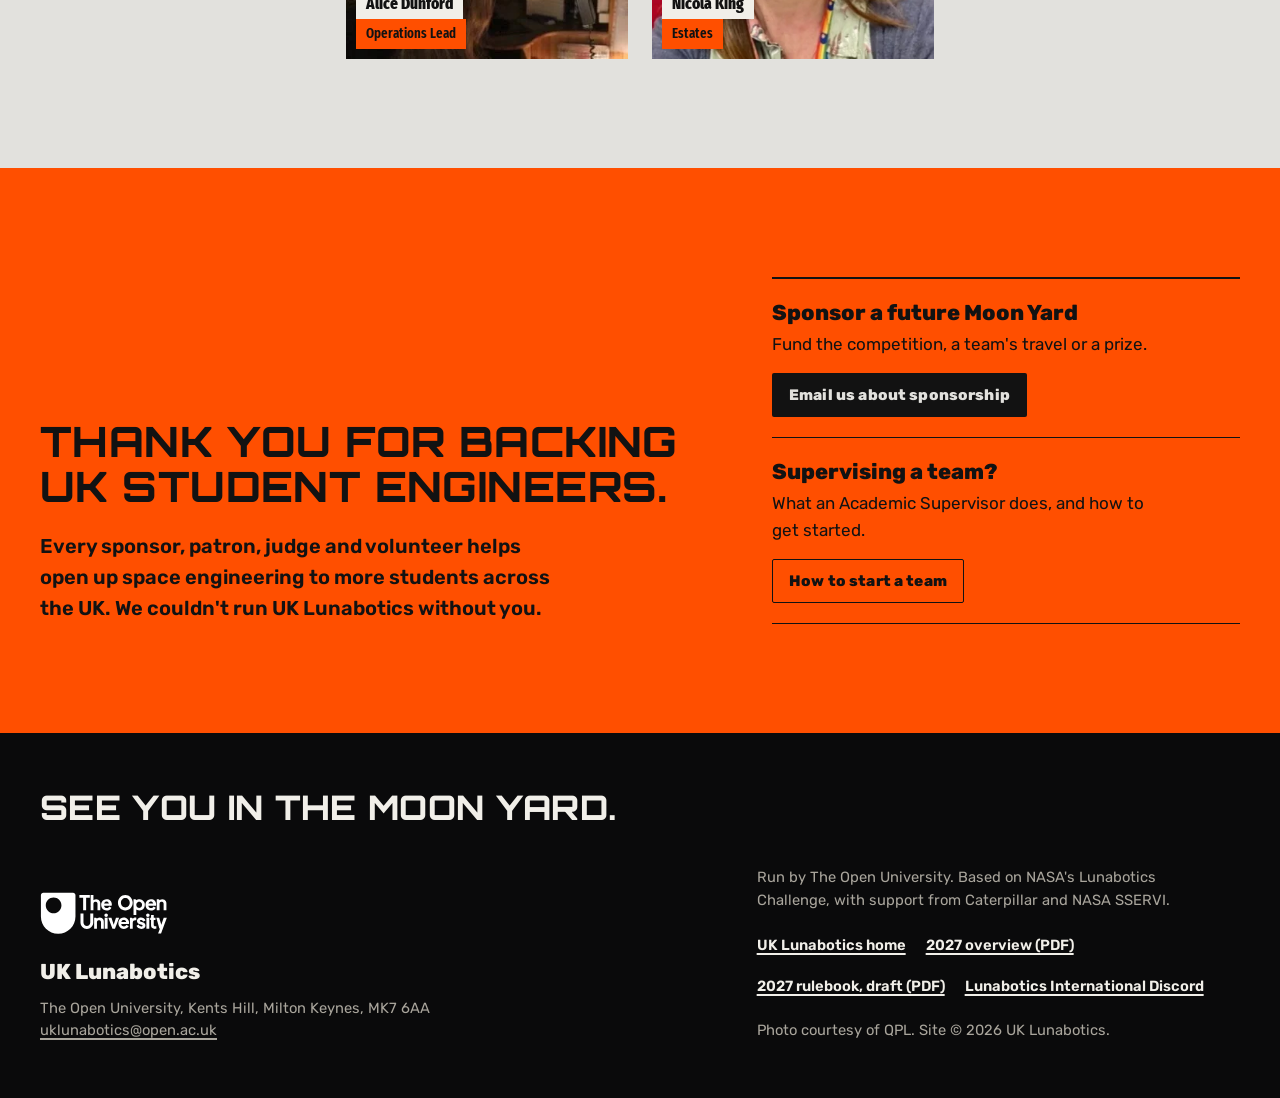
==== commit fb7840a9: "Add team photos, open sponsor wall and final About figures - Team: six real headshots, four across w" ====
--- a/about.html
+++ b/about.html
@@ -16,7 +16,6 @@
 <body class="page-about">
   <a class="skip" href="#main">Skip to content</a>
 
-  <p class="proto-bar">Prototype. Items marked <span class="ph">Stand-in</span> are placeholders; roles, photos and logos are still to come.</p>
 
   <header class="masthead">
     <div class="wrap masthead__inner">
@@ -67,16 +66,15 @@
               <div><dt>Teams started</dt><dd>7</dd></div>
               <div><dt>Rovers in the Moon Yard</dt><dd>4</dd></div>
               <div><dt>UK entry to the final, USA</dt><dd>1</dd></div>
-              <div class="is-ph"><dt>Students involved <span class="ph">Stand-in</span></dt><dd>60+</dd></div>
+              <div><dt>Students involved</dt><dd>175+</dd></div>
             </dl>
           </div>
         </div>
 
         <figure class="about-open__photo">
-          <img src="https://sfdora.org/wp-content/uploads/2021/07/shutterstock-15647731180-ou-campus-scaled.jpg" alt="The Open University campus at Walton Hall, Milton Keynes" width="800" height="533" fetchpriority="high">
+          <img src="Lunabotics/openuniversity.jpg" alt="The Open University campus at Walton Hall, Milton Keynes" width="1600" height="1068" fetchpriority="high">
           <figcaption class="lower-third lower-third--still">
             <strong>The Open University, Milton Keynes</strong>
-            <span>Stand-in: photo of the OU or the Moon Yard to come</span>
           </figcaption>
         </figure>
       </div>
@@ -100,16 +98,16 @@
 
         <div class="voices__grid">
           <figure class="voice">
-            <blockquote class="is-ph"><p>Quote from the QPL team about winning UK Lunabotics and taking their rover to the NASA Lunabotics final in Florida. <span class="ph">Stand-in</span></p></blockquote>
             <figcaption><b>Name to confirm</b><span>QPL · Queen's University Belfast · 2026 champions</span></figcaption>
+            <blockquote class="is-ph"><p>Stand-in text of about one hundred words, here only to test how the layout holds a full-length testimonial. Replace it with the team's own words: what taking part meant for them, what they built or learned that a degree alone does not teach, how it felt to compete in front of industry and academic visitors, and what they plan to do next year. Aim for a few short sentences covering one concrete moment, one skill gained and one result a funder would recognise. Keep the voice personal and specific, and avoid general praise, so the quote reads as evidence of what the competition gives students. <span class="ph">Stand-in</span></p></blockquote>
           </figure>
           <figure class="voice">
-            <blockquote class="is-ph"><p>Second testimonial from a 2026 team. <span class="ph">Stand-in</span></p></blockquote>
-            <figcaption><b>Name to confirm</b><span>Team and university to confirm</span></figcaption>
+            <figcaption><b>Favour Osadolor Ighede</b><span>Chassis Team Lead · Innova UoL · University of Leicester · 2026</span></figcaption>
+            <blockquote><p>Leading the chassis for Innova UoL meant every other subsystem depended on my work. I learned to check designs in simulation and plan tests before we built anything. Hearing NASA and Caterpillar representatives recognise our design gave the whole team confidence that our engineering held up to industry scrutiny. Then on day two our temporary 3D-printed motor mounts failed under load. No university lab could have shown me so clearly that one small part can stop an entire rover. We’re already applying that lesson as we build for 2027.</p></blockquote>
           </figure>
           <figure class="voice">
-            <blockquote class="is-ph"><p>Third testimonial from a 2026 team. <span class="ph">Stand-in</span></p></blockquote>
             <figcaption><b>Name to confirm</b><span>Team and university to confirm</span></figcaption>
+            <blockquote class="is-ph"><p>Stand-in text of about one hundred words, here only to test how the layout holds a full-length testimonial. Replace it with the team's own words: what taking part meant for them, what they built or learned that a degree alone does not teach, how it felt to compete in front of industry and academic visitors, and what they plan to do next year. Aim for a few short sentences covering one concrete moment, one skill gained and one result a funder would recognise. Keep the voice personal and specific, and avoid general praise, so the quote reads as evidence of what the competition gives students. <span class="ph">Stand-in</span></p></blockquote>
           </figure>
         </div>
       </div>
@@ -124,14 +122,14 @@
 
         <ul class="sponsor-grid">
           <li><div class="sponsor">
-            <svg viewBox="0 0 200 60" aria-hidden="true"><rect x="2" y="2" width="196" height="56" class="slot"/><text x="100" y="28" text-anchor="middle" class="lg-b lg-fit">Caterpillar</text><text x="100" y="46" text-anchor="middle" class="lg-s">LOGO FILE TO SUPPLY</text></svg>
-            <span>Caterpillar</span></div></li>
+            <span class="sponsor__logo"><img class="logo--cat" src="Lunabotics/sponsors/caterpillar.webp" alt="Caterpillar" width="700" height="115"></span>
+            <span>Caterpillar Inc.</span></div></li>
           <li><div class="sponsor">
-            <svg viewBox="0 0 200 60" aria-hidden="true"><rect x="8" y="14" width="32" height="32"/><rect x="18" y="24" width="12" height="12" class="cut"/><text x="52" y="38" class="lg-a">SPONSOR</text><text x="52" y="52" class="lg-s">NUMBER TWO</text></svg>
-            <span>Sponsor #2 <span class="ph">Stand-in</span></span></div></li>
+            <span class="sponsor__logo"><img class="logo--sservi" src="Lunabotics/sponsors/nasa-sservi.webp" alt="NASA Solar System Exploration Research Virtual Institute (SSERVI)" width="512" height="500"></span>
+            <span>NASA SSERVI</span></div></li>
           <li><div class="sponsor">
-            <svg viewBox="0 0 200 60" aria-hidden="true"><path d="M8 46 L20 22 L30 36 L40 18 L50 46 Z"/><text x="58" y="40" class="lg-b">Sponsor 3</text></svg>
-            <span>Sponsor #3 <span class="ph">Stand-in</span></span></div></li>
+            <span class="sponsor__logo"><img class="logo--ou" src="Lunabotics/sponsors/ou-space.webp" alt="OU Space" width="700" height="298"></span>
+            <span>OU Space</span></div></li>
         </ul>
         <p class="sponsors__note">Interested in supporting future teams? <a href="mailto:uklunabotics@open.ac.uk?subject=Sponsoring%20UK%20Lunabotics">Email us about sponsorship</a>.</p>
       </div>
@@ -145,12 +143,10 @@
         </div>
 
         <ol class="credits">
-          <li><span class="credits__role credits__role--tbc">Role and organisation to confirm</span><span class="credits__name">Alan Davies</span></li>
-          <li><span class="credits__role credits__role--tbc">Role and organisation to confirm</span><span class="credits__name">Eric Riener</span></li>
-          <li><span class="credits__role credits__role--tbc">Role and organisation to confirm</span><span class="credits__name">Joe Minafra</span></li>
-          <li class="is-ph"><span class="credits__role credits__role--tbc">Stand-in</span><span class="credits__name">Patron #4</span></li>
-          <li class="is-ph"><span class="credits__role credits__role--tbc">Stand-in</span><span class="credits__name">Patron #5</span></li>
-          <li class="is-ph"><span class="credits__role credits__role--tbc">Stand-in</span><span class="credits__name">Patron #6</span></li>
+          <li><span class="credits__role">System Integration Design Lead<b>Caterpillar Inc.</b></span><span class="credits__name">Alan Davies</span></li>
+          <li><span class="credits__role">Automation &amp; Autonomy Program Manager<b>Caterpillar Inc.</b></span><span class="credits__name">Eric Reiners</span></li>
+          <li><span class="credits__role">Lead for Innovation and Technical Partnerships<b>NASA Ames Research Center</b></span><span class="credits__name">Joe Minafra</span></li>
+          <li><span class="credits__role">Professor Emerita of Planetary and Space Sciences<b>The Open University</b></span><span class="credits__name">Monica Grady</span></li>
         </ol>
       </div>
     </section>
@@ -159,26 +155,22 @@
       <div class="wrap">
         <div class="section-head section-head--split">
           <h2 id="crew-title">The team behind the Moon Yard</h2>
-          <p>A team at The Open University runs UK Lunabotics, from the arena and the rules to supporting every team through the year.</p>
+          <p>Our team at The Open University runs UK Lunabotics, from the arena and the rules to supporting every team through the year.</p>
         </div>
 
         <ul class="crew-grid">
-          <li><figure class="crew__photo"><div class="ph-photo" aria-hidden="true"><span>Photo to come</span></div>
-            <figcaption class="lower-third lower-third--still"><strong>Mahesh Anand</strong><span>Role to confirm</span></figcaption></figure></li>
-          <li><figure class="crew__photo"><div class="ph-photo" aria-hidden="true"><span>Photo to come</span></div>
-            <figcaption class="lower-third lower-third--still"><strong>Steve Long</strong><span>Role to confirm</span></figcaption></figure></li>
-          <li><figure class="crew__photo"><div class="ph-photo" aria-hidden="true"><span>Photo to come</span></div>
-            <figcaption class="lower-third lower-third--still"><strong>Ben Dryer</strong><span>Role to confirm</span></figcaption></figure></li>
-          <li><figure class="crew__photo"><div class="ph-photo" aria-hidden="true"><span>Photo to come</span></div>
-            <figcaption class="lower-third lower-third--still"><strong>James Cole</strong><span>Role to confirm</span></figcaption></figure></li>
-          <li><figure class="crew__photo"><div class="ph-photo" aria-hidden="true"><span>Photo to come</span></div>
-            <figcaption class="lower-third lower-third--still"><strong>Alice Dunford</strong><span>Role to confirm</span></figcaption></figure></li>
-          <li><figure class="crew__photo"><div class="ph-photo" aria-hidden="true"><span>Photo to come</span></div>
-            <figcaption class="lower-third lower-third--still"><strong>Nicola King</strong><span>Role to confirm</span></figcaption></figure></li>
-          <li class="is-ph"><figure class="crew__photo"><div class="ph-photo" aria-hidden="true"><span>Stand-in</span></div>
-            <figcaption class="lower-third lower-third--still"><strong>Team member #7</strong><span>Role to confirm</span></figcaption></figure></li>
-          <li class="is-ph"><figure class="crew__photo"><div class="ph-photo" aria-hidden="true"><span>Stand-in</span></div>
-            <figcaption class="lower-third lower-third--still"><strong>Team member #8</strong><span>Role to confirm</span></figcaption></figure></li>
+          <li><figure class="crew__photo"><img src="Lunabotics/team/mahesh-anand.webp" alt="Mahesh Anand" width="187" height="187" loading="lazy">
+            <figcaption class="lower-third lower-third--still"><strong>Mahesh Anand</strong><span>Chair</span></figcaption></figure></li>
+          <li><figure class="crew__photo"><img src="Lunabotics/team/steve-long.webp" alt="Steve Long" width="600" height="600" loading="lazy">
+            <figcaption class="lower-third lower-third--still"><strong>Steve Long</strong><span>Project Manager</span></figcaption></figure></li>
+          <li><figure class="crew__photo"><img src="Lunabotics/team/ben-dryer.webp" alt="Ben Dryer" width="450" height="450" loading="lazy">
+            <figcaption class="lower-third lower-third--still"><strong>Ben Dryer</strong><span>Academic Lead</span></figcaption></figure></li>
+          <li><figure class="crew__photo"><img src="Lunabotics/team/james-cole.webp" alt="James Cole" width="600" height="600" loading="lazy">
+            <figcaption class="lower-third lower-third--still"><strong>James Cole</strong><span>Technical Lead</span></figcaption></figure></li>
+          <li><figure class="crew__photo"><img src="Lunabotics/team/alice-dunford.webp" alt="Alice Dunford" width="364" height="364" loading="lazy">
+            <figcaption class="lower-third lower-third--still"><strong>Alice Dunford</strong><span>Operations Lead</span></figcaption></figure></li>
+          <li><figure class="crew__photo"><img src="Lunabotics/team/nicola-king.webp" alt="Nicola King" width="432" height="432" loading="lazy">
+            <figcaption class="lower-third lower-third--still"><strong>Nicola King</strong><span>Estates</span></figcaption></figure></li>
         </ul>
       </div>
     </section>
--- a/site.css
+++ b/site.css
@@ -788,12 +788,12 @@
 .about-open { padding-top: clamp(28px, 4vw, 64px); }
 .about-open__grid {
   display: grid; grid-template-columns: minmax(0, 6fr) minmax(0, 6fr);
-  gap: clamp(32px, 4vw, 64px); align-items: center;
+  gap: clamp(32px, 4vw, 64px); align-items: start;
 }
 .about-open h1 { font-size: clamp(1.8rem, 2.2vw + 0.85rem, 3.2rem); line-height: 1.08; }
 .about-open__lede { margin-top: 20px; max-width: 52ch; font-size: 1.125rem; color: var(--ink-soft); }
-.about-open__photo { position: relative; margin: 0; }
-.about-open__photo img { width: 100%; aspect-ratio: 4 / 3; object-fit: cover; }
+.about-open__photo { position: relative; margin: 0; margin-top: 0.4em; }
+.about-open__photo img { width: 100%; aspect-ratio: 4 / 5; object-fit: cover; object-position: 30% 50%; }
 
 .readout { margin-top: 28px; padding-top: 14px; border-top: 1px solid var(--ink); }
 .readout__label { font-weight: 700; font-size: 0.95rem; margin-bottom: 12px; }
@@ -815,21 +815,24 @@
 .readout dt .ph { display: block; width: max-content; margin: 6px 0 0; vertical-align: 0; }
 .readout .is-ph dd { color: var(--ink-soft); }
 
-/* Sponsors: one flat grid, every logo the same size and tone */
+/* Sponsors: an open logo wall under one heavy rule. No cells: logos sit on the dust ground,
+   balanced optically in a fixed-height slot, each with a small caption. Wraps four across. */
 .sponsors { border-top: 1px solid var(--ink); }
 .sponsor-grid {
-  list-style: none; padding: 0; margin: 0;
-  display: grid; grid-template-columns: repeat(3, minmax(0, 1fr));
-  border-top: 2px solid var(--ink); border-left: 1px solid var(--rule-ink);
-}
-.sponsor-grid li { border-right: 1px solid var(--rule-ink); border-bottom: 1px solid var(--rule-ink); }
-.sponsor {
-  display: flex; flex-direction: column; justify-content: space-between; gap: 18px; height: 100%;
-  padding: clamp(20px, 3vw, 36px) clamp(16px, 2vw, 28px) 16px;
-  color: var(--ink);
-}
+  list-style: none; padding: clamp(36px, 4vw, 56px) 0 0; margin: 0;
+  display: grid; grid-template-columns: repeat(4, minmax(0, 1fr));
+  gap: clamp(40px, 4.5vw, 64px) clamp(24px, 3vw, 48px);
+  border-top: 2px solid var(--ink);
+}
+.sponsor { display: grid; justify-items: center; gap: 14px; color: var(--ink); text-align: center; }
+.sponsor__logo { display: flex; align-items: center; justify-content: center; width: 100%; height: 88px; }
+/* Logos ship on white; multiply drops the white onto the dust ground */
+.sponsor__logo img { display: block; max-width: min(100%, 220px); width: auto; object-fit: contain; mix-blend-mode: multiply; }
+.logo--cat { height: 34px; }
+.logo--sservi { height: 88px; }
+.logo--ou { height: 64px; }
 .sponsor-grid svg { width: min(100%, 220px); height: auto; margin-inline: auto; fill: currentColor; }
-.sponsor-grid span { font-family: var(--caption); font-weight: 600; font-size: 0.95rem; color: var(--ink-soft); }
+.sponsor-grid span { font-family: var(--caption); font-weight: 600; font-size: 0.95rem; letter-spacing: 0.02em; color: var(--ink-soft); }
 .sponsor-grid .cut { fill: var(--dust); }
 .sponsor-grid .ring, .sponsor-grid .wave { fill: none; stroke: currentColor; stroke-width: 4; }
 .sponsor-grid text { stroke: none; }
@@ -838,7 +841,7 @@
 .lg-c { font-family: var(--sans); font-weight: 400; font-size: 23px; letter-spacing: -0.01em; }
 .lg-d { font-family: var(--caption); font-weight: 800; font-size: 36px; letter-spacing: 0.04em; }
 .lg-s { font-family: var(--mono); font-weight: 400; font-size: 9px; letter-spacing: 0.24em; }
-.sponsors__note { margin-top: 24px; color: var(--ink-soft); }
+.sponsors__note { margin-top: clamp(40px, 4.5vw, 64px); padding-top: 16px; border-top: 1px solid var(--rule-ink); color: var(--ink-soft); }
 
 .about-open__lede { color: var(--ink); font-weight: 600; font-size: 1.25rem; max-width: 42ch; }
 .about-open__body { max-width: 56ch; color: var(--ink-soft); }
@@ -862,7 +865,7 @@
 .credits::before { content: ""; position: absolute; left: 50%; top: 0; bottom: 0; width: 1px; background: var(--rule-sky); }
 .credits li {
   display: grid; grid-template-columns: minmax(0, 1fr) minmax(0, 1fr); column-gap: clamp(28px, 5vw, 64px);
-  align-items: baseline; padding: 14px 0;
+  align-items: start; padding: 14px 0;
 }
 .credits__role { text-align: right; color: var(--moon-soft); font-size: 0.95rem; line-height: 1.35; }
 .credits__role b { display: block; margin-top: 2px; color: var(--moon); font-weight: 800; font-size: 1.0625rem; }
@@ -881,9 +884,15 @@
 /* Organising team: still photos with lower-thirds */
 .crew-grid {
   list-style: none; padding: 0; margin: 0;
-  display: grid; grid-template-columns: repeat(4, minmax(0, 1fr)); gap: clamp(28px, 3vw, 40px) clamp(16px, 2vw, 24px);
+  display: grid; grid-template-columns: repeat(3, minmax(0, 1fr)); gap: clamp(16px, 2vw, 24px);
+}
+/* Wide: four across, the last two centred under the middle pair */
+@media (min-width: 1081px) {
+  .crew-grid { grid-template-columns: repeat(4, minmax(0, 1fr)); }
+  .crew-grid li:nth-child(5):nth-last-child(2) { grid-column: 2; }
 }
 .crew__photo { position: relative; margin: 0; }
+.crew__photo > img { display: block; width: 100%; height: auto; aspect-ratio: 1 / 1; object-fit: cover; background-color: var(--regolith); }
 .ph-photo {
   aspect-ratio: 1 / 1; background-color: var(--regolith);
   background-image: url("data:image/svg+xml,%3Csvg xmlns='http://www.w3.org/2000/svg' viewBox='0 0 200 250' preserveAspectRatio='none'%3E%3Cg fill='none' stroke='%23ff4f00' stroke-width='1.2'%3E%3Cpath opacity='.55' d='M0 150 C40 140 70 120 100 126 S160 152 200 140'/%3E%3Cpath opacity='.4' d='M0 170 C40 162 70 144 100 150 S160 172 200 162'/%3E%3Cpath opacity='.3' d='M0 190 C40 184 70 168 100 174 S160 192 200 184'/%3E%3Cpath opacity='.2' d='M0 210 C40 206 70 192 100 198 S160 212 200 206'/%3E%3C/g%3E%3C/svg%3E");
@@ -923,25 +932,23 @@
   font-family: var(--display); font-weight: 800; letter-spacing: 0.01em; text-transform: uppercase; text-wrap: balance;
 }
 
-/* Testimonials: three equal quotes on a ruled strip */
-.voices__grid {
-  display: grid; grid-template-columns: repeat(3, minmax(0, 1fr));
-  border-top: 2px solid var(--ink);
-}
+/* Testimonials: a ruled transcript. One row per voice, attribution left (5), quote right (7),
+   so each quote gets a full reading measure and rows size to their own length. */
+.voices__grid { border-top: 2px solid var(--ink); }
 .voice {
-  margin: 0; display: flex; flex-direction: column; gap: 20px;
-  padding: 24px clamp(20px, 2.5vw, 36px) 0;
-  border-left: 1px solid var(--rule-ink);
-}
-.voice:first-child { padding-left: 0; border-left: 0; }
-.voice:last-child { padding-right: 0; }
+  margin: 0; padding: 28px 0 32px;
+  display: grid; grid-template-columns: minmax(0, 5fr) minmax(0, 7fr);
+  column-gap: var(--col-gap); align-items: start;
+}
+.voice + .voice { border-top: 1px solid var(--rule-ink); }
+.voice figcaption { display: grid; gap: 2px; }
+.voice figcaption b { font-weight: 700; font-size: 1.0625rem; }
+.voice figcaption span { color: var(--ink-soft); font-size: 0.95rem; }
 .voice blockquote { margin: 0; }
-.voice blockquote p { margin: 0; max-width: 40ch; font-size: 1.125rem; line-height: 1.5; color: var(--ink); }
+.voice blockquote p { margin: 0; max-width: 58ch; font-size: 1.125rem; line-height: 1.55; color: var(--ink); text-wrap: pretty; }
+.voice blockquote p + p { margin-top: 0.9em; }
 .voice blockquote.is-ph p { color: var(--ink-soft); font-style: italic; }
 .voice blockquote .ph { font-style: normal; }
-.voice figcaption { display: grid; gap: 2px; margin-top: auto; }
-.voice figcaption b { font-weight: 700; }
-.voice figcaption span { color: var(--ink-soft); font-size: 0.95rem; }
 
 @media (max-width: 1240px) {
   .masthead__nav { gap: 22px; }
@@ -950,15 +957,17 @@
 @media (max-width: 1080px) {
   .about-open__grid, .thanks__grid { grid-template-columns: minmax(0, 1fr); }
   .about-open__photo { max-width: 760px; }
-  .crew-grid { grid-template-columns: repeat(3, minmax(0, 1fr)); }
+  .about-open__photo img { aspect-ratio: 4 / 3; }
+  .sponsor-grid { grid-template-columns: repeat(3, minmax(0, 1fr)); }
 }
 @media (max-width: 760px) {
-  .voices__grid { grid-template-columns: minmax(0, 1fr); }
-  .voice { padding: 20px 0; border-left: 0; }
-  .voice + .voice { border-top: 1px solid var(--rule-ink); }
-  .sponsor-grid { grid-template-columns: repeat(2, minmax(0, 1fr)); }
-  .sponsor { padding: 18px 12px 12px; gap: 12px; }
-  .sponsor-grid li:last-child:nth-child(odd) { grid-column: 1 / -1; }
+  .voice { grid-template-columns: minmax(0, 1fr); row-gap: 12px; padding: 20px 0 24px; }
+  .sponsor-grid { grid-template-columns: repeat(2, minmax(0, 1fr)); gap: 36px 20px; padding-top: 28px; }
+  .sponsor { gap: 10px; }
+  .sponsor__logo { height: 72px; }
+  .logo--cat { height: 28px; }
+  .logo--sservi { height: 72px; }
+  .logo--ou { height: 52px; }
   .sponsor-grid span { font-size: 0.85rem; }
   .readout__row { flex-wrap: wrap; }
   .readout__row > div { flex: 0 0 50%; padding-bottom: 4px; }
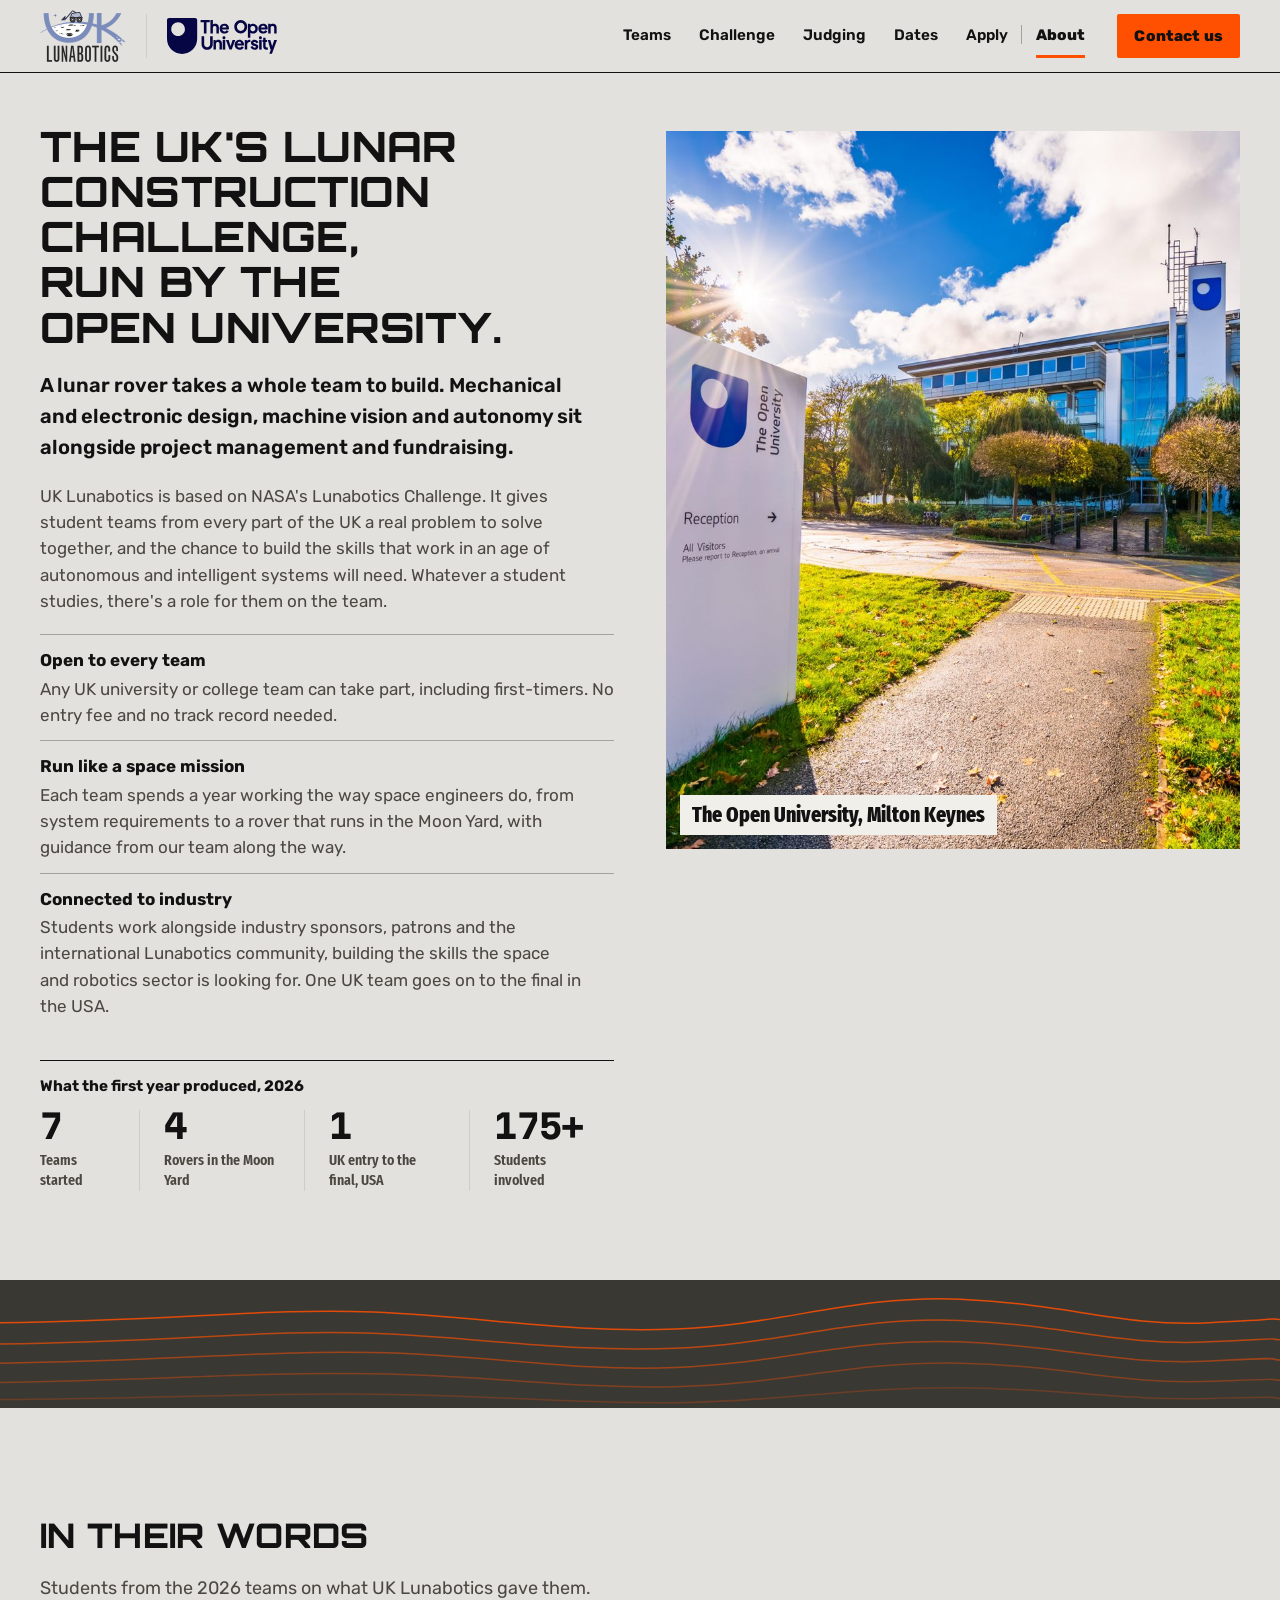
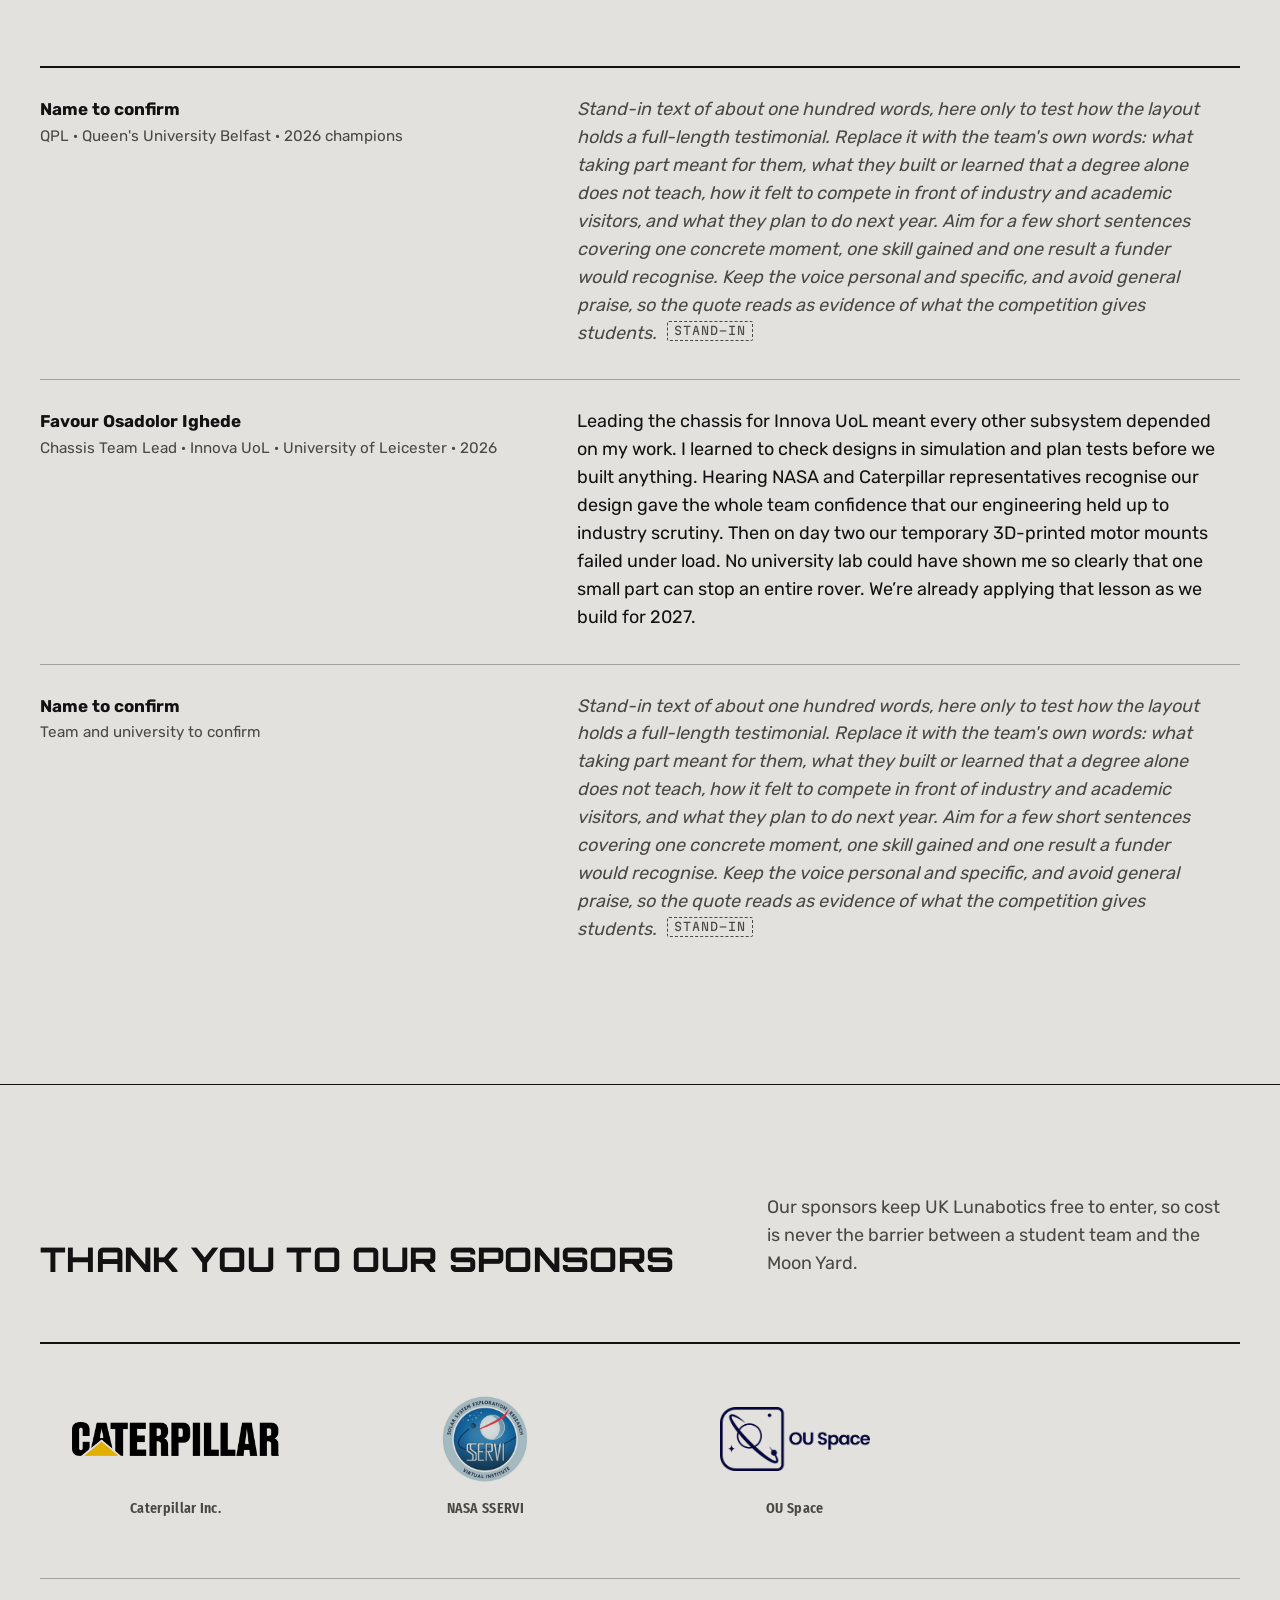
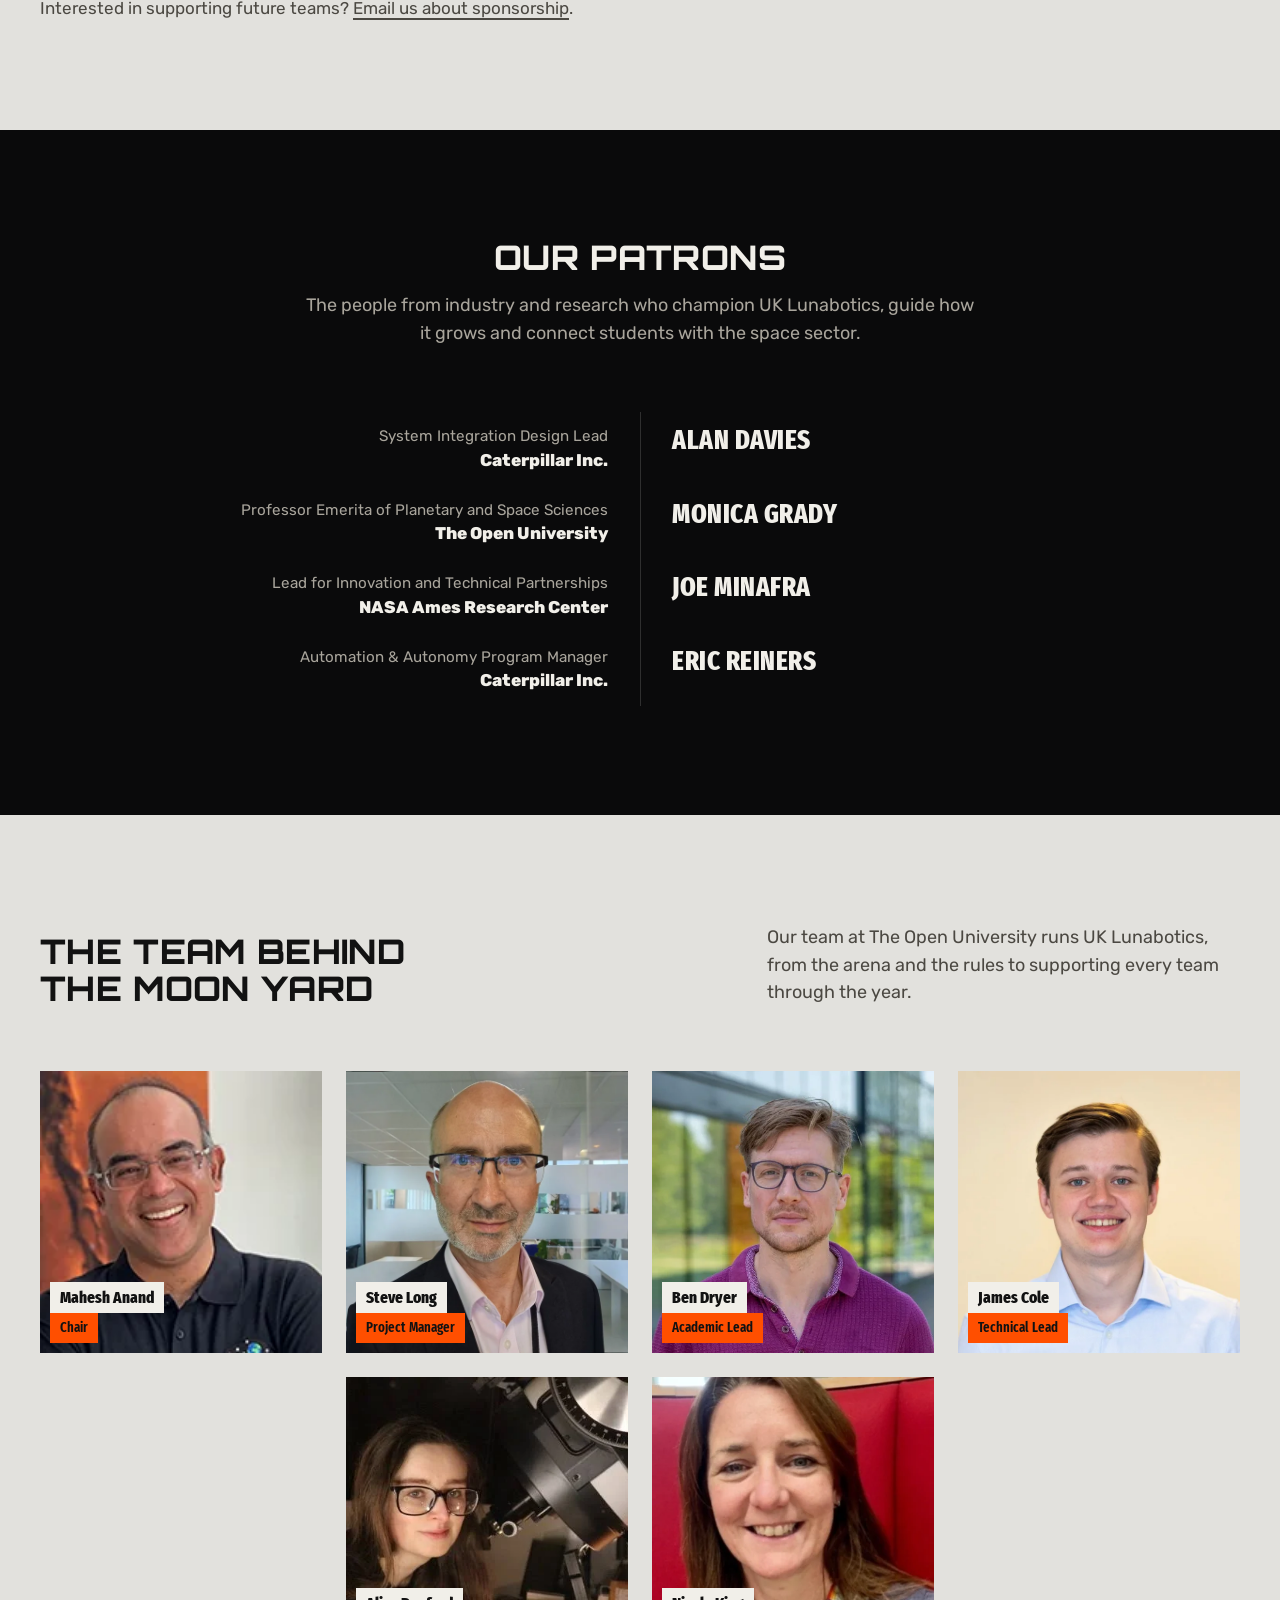
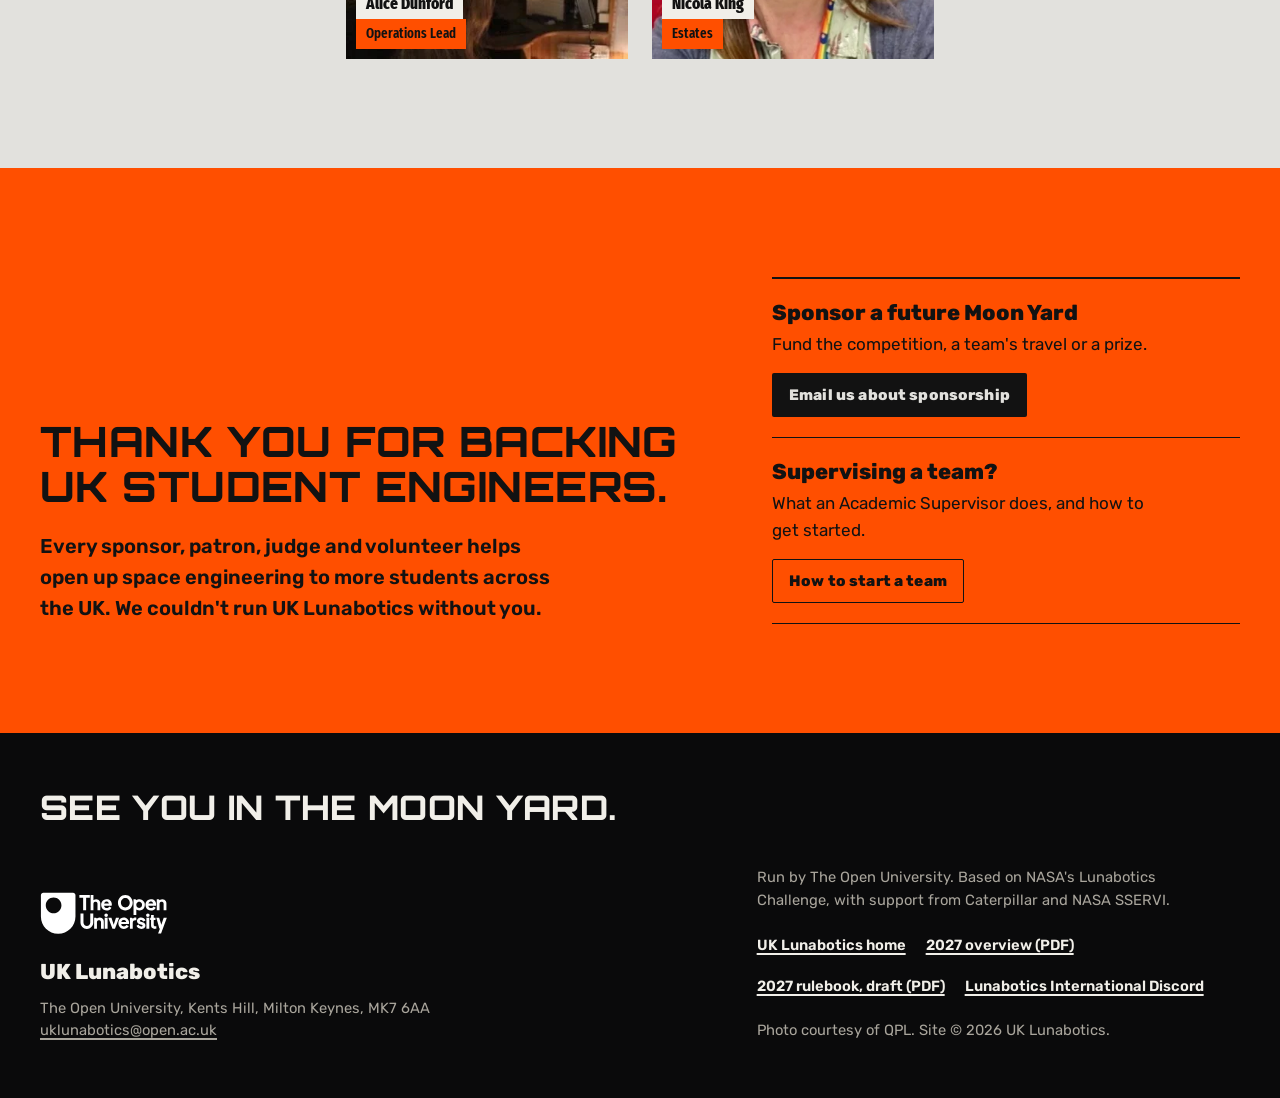
==== commit 3a43c05d: "List About patrons alphabetically by surname Co-Authored-By: Claude Opus 5.5 <noreply@anthropic.com>" ====
--- a/about.html
+++ b/about.html
@@ -144,9 +144,9 @@
 
         <ol class="credits">
           <li><span class="credits__role">System Integration Design Lead<b>Caterpillar Inc.</b></span><span class="credits__name">Alan Davies</span></li>
+          <li><span class="credits__role">Professor Emerita of Planetary and Space Sciences<b>The Open University</b></span><span class="credits__name">Monica Grady</span></li>
+          <li><span class="credits__role">Lead for Innovation and Technical Partnerships<b>NASA Ames Research Center</b></span><span class="credits__name">Joe Minafra</span></li>
           <li><span class="credits__role">Automation &amp; Autonomy Program Manager<b>Caterpillar Inc.</b></span><span class="credits__name">Eric Reiners</span></li>
-          <li><span class="credits__role">Lead for Innovation and Technical Partnerships<b>NASA Ames Research Center</b></span><span class="credits__name">Joe Minafra</span></li>
-          <li><span class="credits__role">Professor Emerita of Planetary and Space Sciences<b>The Open University</b></span><span class="credits__name">Monica Grady</span></li>
         </ol>
       </div>
     </section>
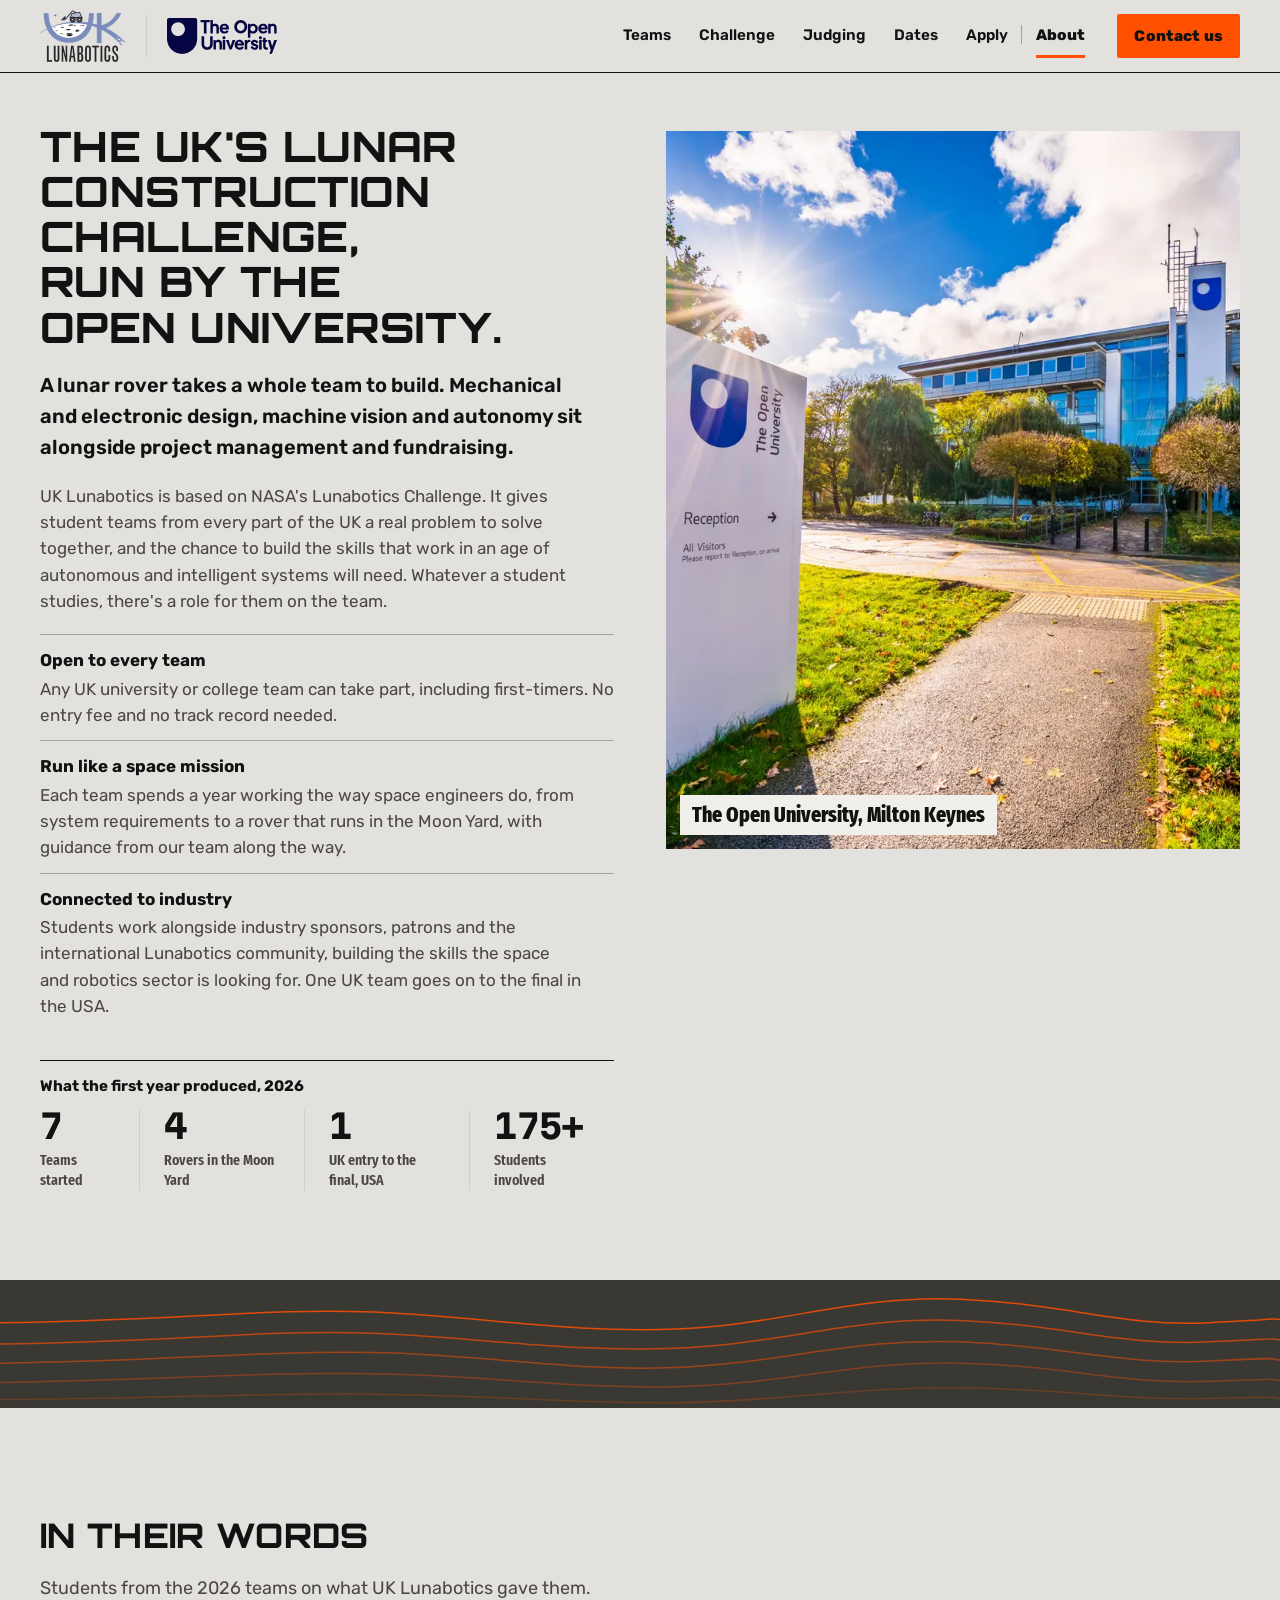
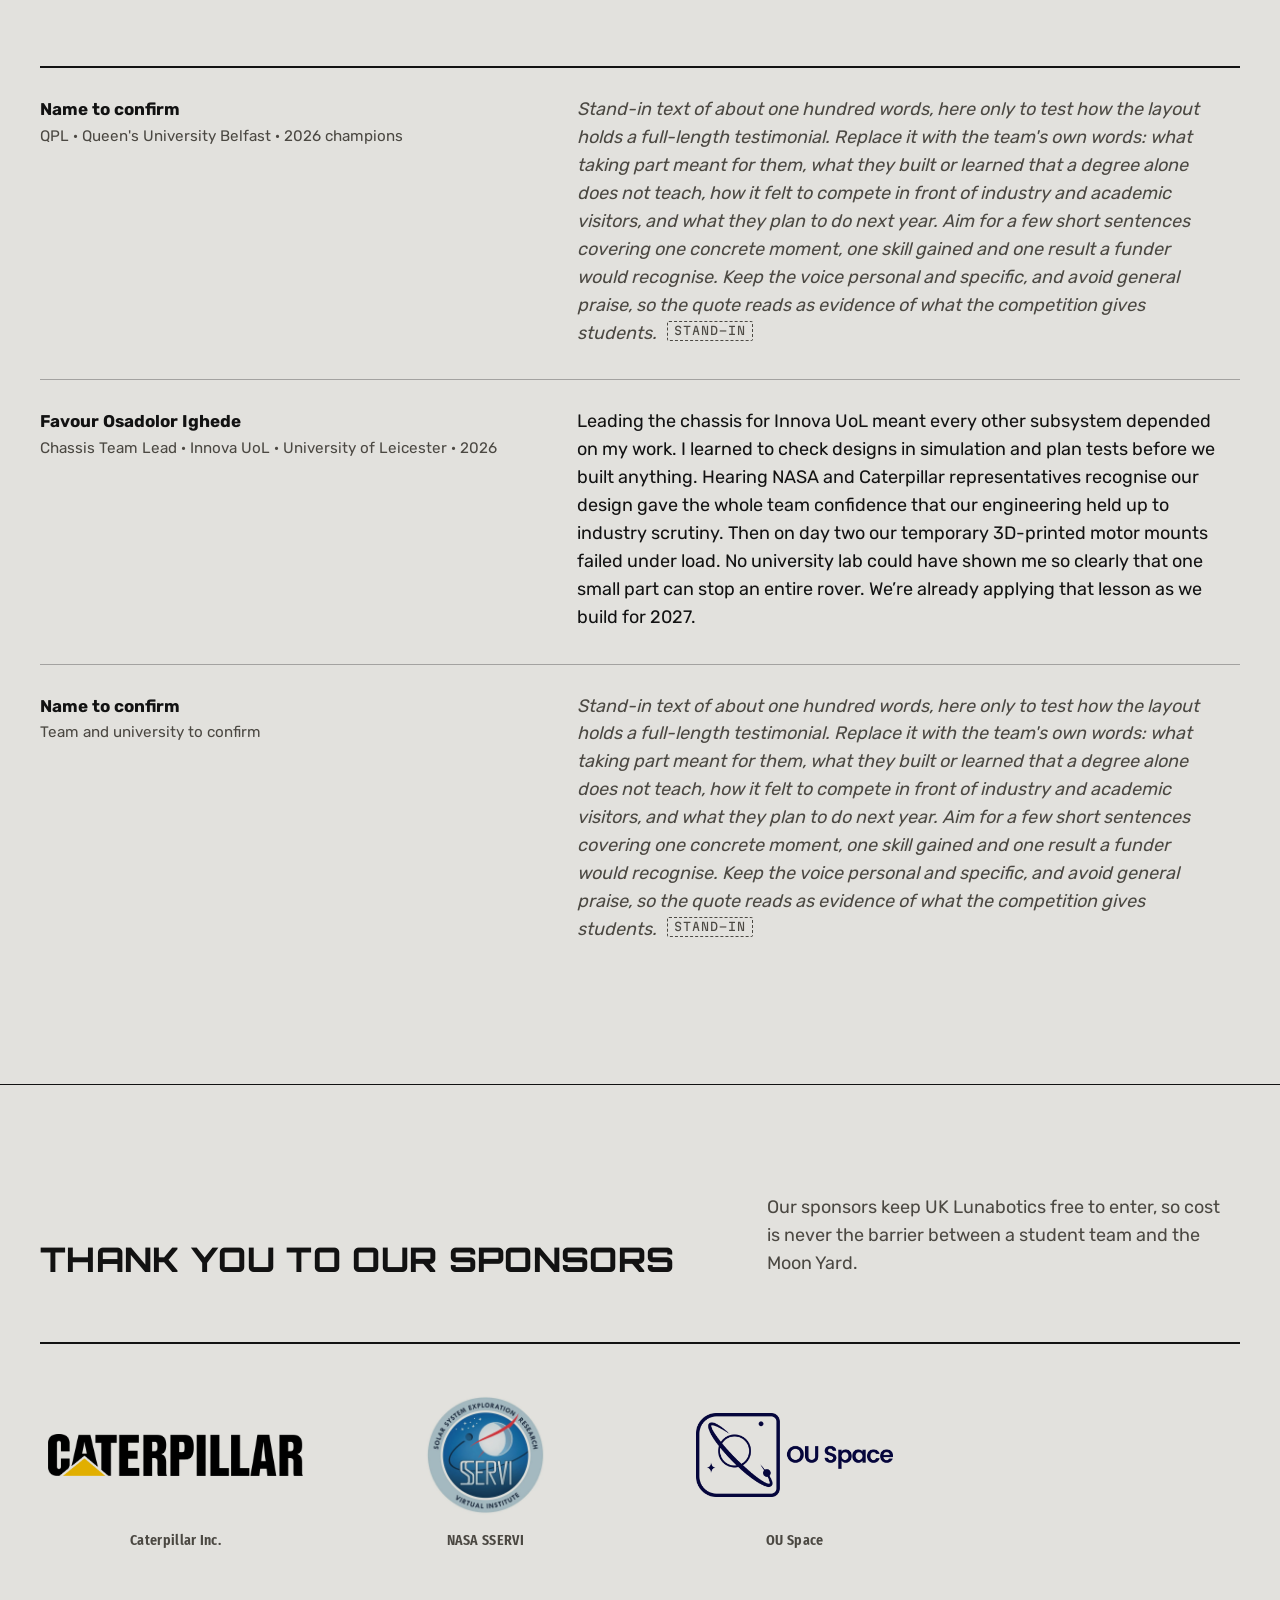
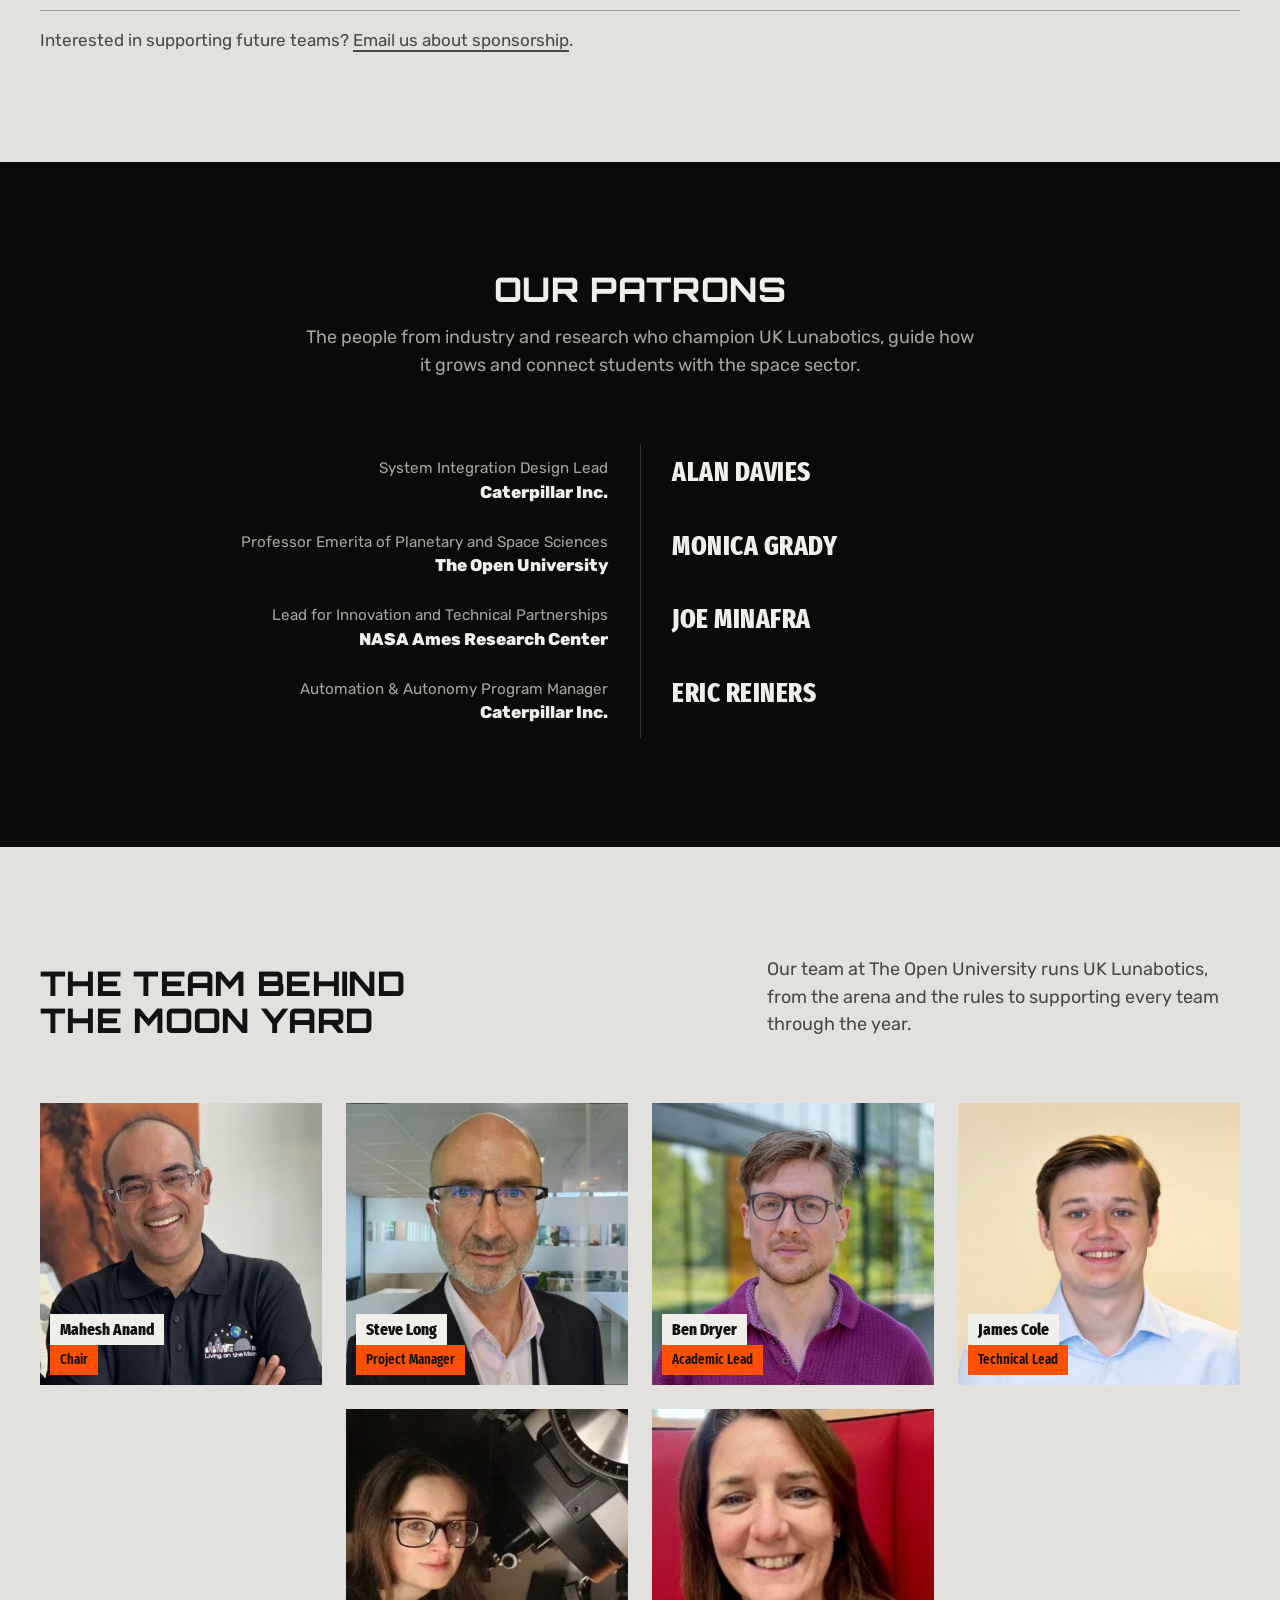
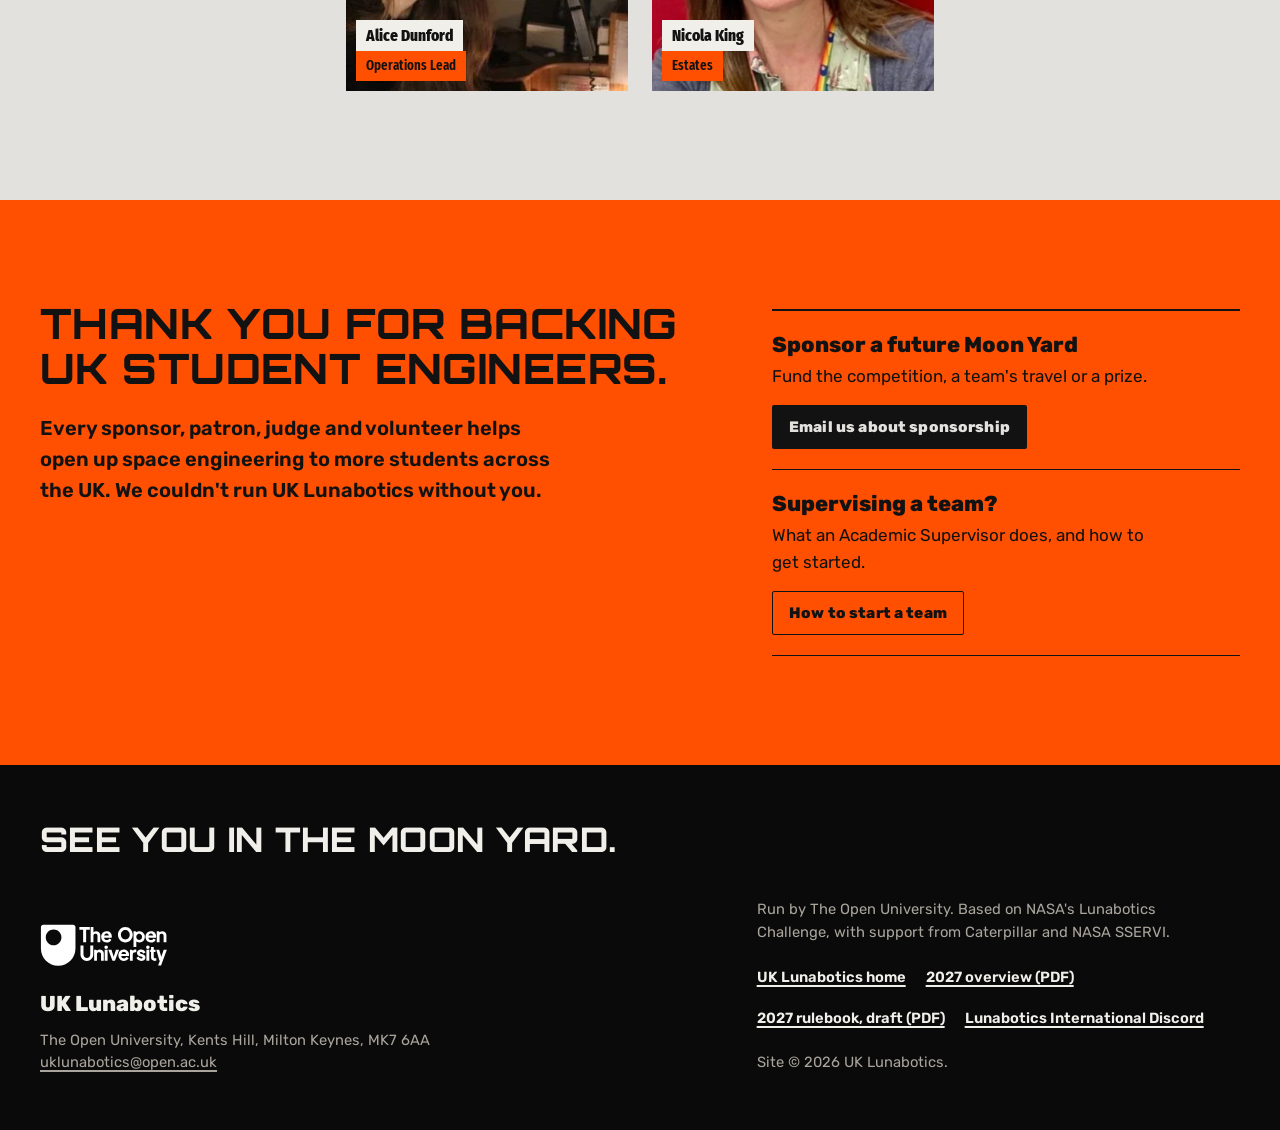
==== commit 5b5cd1d9: "About audit fixes: lighter lead photo, sharper Mahesh, cleaner alt text - Lead photo as WebP at 1400" ====
--- a/about.html
+++ b/about.html
@@ -72,7 +72,7 @@
         </div>
 
         <figure class="about-open__photo">
-          <img src="Lunabotics/openuniversity.jpg" alt="The Open University campus at Walton Hall, Milton Keynes" width="1600" height="1068" fetchpriority="high">
+          <img src="Lunabotics/openuniversity.webp" alt="The Open University campus at Walton Hall, Milton Keynes" width="1400" height="934" fetchpriority="high">
           <figcaption class="lower-third lower-third--still">
             <strong>The Open University, Milton Keynes</strong>
           </figcaption>
@@ -159,17 +159,17 @@
         </div>
 
         <ul class="crew-grid">
-          <li><figure class="crew__photo"><img src="Lunabotics/team/mahesh-anand.webp" alt="Mahesh Anand" width="187" height="187" loading="lazy">
+          <li><figure class="crew__photo"><img src="Lunabotics/team/mahesh-anand.webp" alt="" width="450" height="450" loading="lazy">
             <figcaption class="lower-third lower-third--still"><strong>Mahesh Anand</strong><span>Chair</span></figcaption></figure></li>
-          <li><figure class="crew__photo"><img src="Lunabotics/team/steve-long.webp" alt="Steve Long" width="600" height="600" loading="lazy">
+          <li><figure class="crew__photo"><img src="Lunabotics/team/steve-long.webp" alt="" width="600" height="600" loading="lazy">
             <figcaption class="lower-third lower-third--still"><strong>Steve Long</strong><span>Project Manager</span></figcaption></figure></li>
-          <li><figure class="crew__photo"><img src="Lunabotics/team/ben-dryer.webp" alt="Ben Dryer" width="450" height="450" loading="lazy">
+          <li><figure class="crew__photo"><img src="Lunabotics/team/ben-dryer.webp" alt="" width="450" height="450" loading="lazy">
             <figcaption class="lower-third lower-third--still"><strong>Ben Dryer</strong><span>Academic Lead</span></figcaption></figure></li>
-          <li><figure class="crew__photo"><img src="Lunabotics/team/james-cole.webp" alt="James Cole" width="600" height="600" loading="lazy">
+          <li><figure class="crew__photo"><img src="Lunabotics/team/james-cole.webp" alt="" width="600" height="600" loading="lazy">
             <figcaption class="lower-third lower-third--still"><strong>James Cole</strong><span>Technical Lead</span></figcaption></figure></li>
-          <li><figure class="crew__photo"><img src="Lunabotics/team/alice-dunford.webp" alt="Alice Dunford" width="364" height="364" loading="lazy">
+          <li><figure class="crew__photo"><img src="Lunabotics/team/alice-dunford.webp" alt="" width="364" height="364" loading="lazy">
             <figcaption class="lower-third lower-third--still"><strong>Alice Dunford</strong><span>Operations Lead</span></figcaption></figure></li>
-          <li><figure class="crew__photo"><img src="Lunabotics/team/nicola-king.webp" alt="Nicola King" width="432" height="432" loading="lazy">
+          <li><figure class="crew__photo"><img src="Lunabotics/team/nicola-king.webp" alt="" width="432" height="432" loading="lazy">
             <figcaption class="lower-third lower-third--still"><strong>Nicola King</strong><span>Estates</span></figcaption></figure></li>
         </ul>
       </div>
@@ -214,7 +214,7 @@
             <li><a href="Lunabotics/UKLunabotics2027_RuleBook_DRAFT_v0.1.pdf">2027 rulebook, draft (PDF)</a></li>
             <li><a href="https://discord.gg/Qh26afgBPT">Lunabotics International Discord</a></li>
           </ul>
-          <p class="foot__small">Photo courtesy of QPL. Site © 2026 UK Lunabotics.</p>
+          <p class="foot__small">Site © 2026 UK Lunabotics.</p>
         </div>
       </div>
     </div>
--- a/site.css
+++ b/site.css
@@ -825,22 +825,13 @@
   border-top: 2px solid var(--ink);
 }
 .sponsor { display: grid; justify-items: center; gap: 14px; color: var(--ink); text-align: center; }
-.sponsor__logo { display: flex; align-items: center; justify-content: center; width: 100%; height: 88px; }
+.sponsor__logo { display: flex; align-items: center; justify-content: center; width: 100%; height: 120px; }
 /* Logos ship on white; multiply drops the white onto the dust ground */
-.sponsor__logo img { display: block; max-width: min(100%, 220px); width: auto; object-fit: contain; mix-blend-mode: multiply; }
-.logo--cat { height: 34px; }
-.logo--sservi { height: 88px; }
-.logo--ou { height: 64px; }
-.sponsor-grid svg { width: min(100%, 220px); height: auto; margin-inline: auto; fill: currentColor; }
+.sponsor__logo img { display: block; max-width: min(100%, 260px); width: auto; object-fit: contain; mix-blend-mode: multiply; }
+.logo--cat { height: 42px; }
+.logo--sservi { height: 120px; }
+.logo--ou { height: 84px; }
 .sponsor-grid span { font-family: var(--caption); font-weight: 600; font-size: 0.95rem; letter-spacing: 0.02em; color: var(--ink-soft); }
-.sponsor-grid .cut { fill: var(--dust); }
-.sponsor-grid .ring, .sponsor-grid .wave { fill: none; stroke: currentColor; stroke-width: 4; }
-.sponsor-grid text { stroke: none; }
-.lg-a { font-family: var(--display); font-weight: 800; font-size: 21px; letter-spacing: 0.02em; }
-.lg-b { font-family: var(--sans); font-weight: 800; font-size: 25px; letter-spacing: -0.02em; }
-.lg-c { font-family: var(--sans); font-weight: 400; font-size: 23px; letter-spacing: -0.01em; }
-.lg-d { font-family: var(--caption); font-weight: 800; font-size: 36px; letter-spacing: 0.04em; }
-.lg-s { font-family: var(--mono); font-weight: 400; font-size: 9px; letter-spacing: 0.24em; }
 .sponsors__note { margin-top: clamp(40px, 4.5vw, 64px); padding-top: 16px; border-top: 1px solid var(--rule-ink); color: var(--ink-soft); }
 
 .about-open__lede { color: var(--ink); font-weight: 600; font-size: 1.25rem; max-width: 42ch; }
@@ -849,7 +840,6 @@
 .aims li { display: grid; gap: 2px; padding: 12px 0; border-top: 1px solid var(--rule-ink); }
 .aims b { font-weight: 700; color: var(--ink); }
 .aims span { color: var(--ink-soft); }
-.sponsor-grid .slot { fill: none; stroke: currentColor; stroke-width: 1.5; stroke-dasharray: 6 5; }
 .credits__role--tbc { font-style: italic; }
 .credits .is-ph .credits__name, .crew-grid .is-ph strong { opacity: 0.7; }
 .sponsor span .ph { vertical-align: 0.1em; }
@@ -914,11 +904,13 @@
 
 /* Thank-you close */
 .thanks { background: var(--orange); color: var(--ink); }
-.thanks__grid { display: grid; grid-template-columns: minmax(0, 7fr) minmax(0, 5fr); gap: clamp(36px, 6vw, 96px); align-items: end; }
+.thanks__grid { display: grid; grid-template-columns: minmax(0, 7fr) minmax(0, 5fr); gap: clamp(36px, 6vw, 96px); align-items: start; }
 .thanks h2 {
   font-family: var(--display); font-weight: 800; letter-spacing: 0.01em; text-transform: uppercase;
   font-size: clamp(1.8rem, 2.2vw + 0.85rem, 3.2rem); line-height: 1.08;
 }
+/* Side by side, lift the headline so its cap height meets the rule over the routes */
+@media (min-width: 1081px) { .thanks h2 { margin-top: -0.2em; } }
 .thanks__lede { margin-top: 22px; font-size: 1.25rem; font-weight: 600; max-width: 40ch; }
 .thanks__routes { list-style: none; padding: 0; margin: 0; border-top: 2px solid var(--ink); }
 .thanks__routes li { display: grid; row-gap: 4px; justify-items: start; padding: 20px 0; border-bottom: 1px solid var(--ink); }
@@ -964,10 +956,10 @@
   .voice { grid-template-columns: minmax(0, 1fr); row-gap: 12px; padding: 20px 0 24px; }
   .sponsor-grid { grid-template-columns: repeat(2, minmax(0, 1fr)); gap: 36px 20px; padding-top: 28px; }
   .sponsor { gap: 10px; }
-  .sponsor__logo { height: 72px; }
-  .logo--cat { height: 28px; }
-  .logo--sservi { height: 72px; }
-  .logo--ou { height: 52px; }
+  .sponsor__logo { height: 96px; }
+  .logo--cat { height: 32px; }
+  .logo--sservi { height: 96px; }
+  .logo--ou { height: 66px; }
   .sponsor-grid span { font-size: 0.85rem; }
   .readout__row { flex-wrap: wrap; }
   .readout__row > div { flex: 0 0 50%; padding-bottom: 4px; }
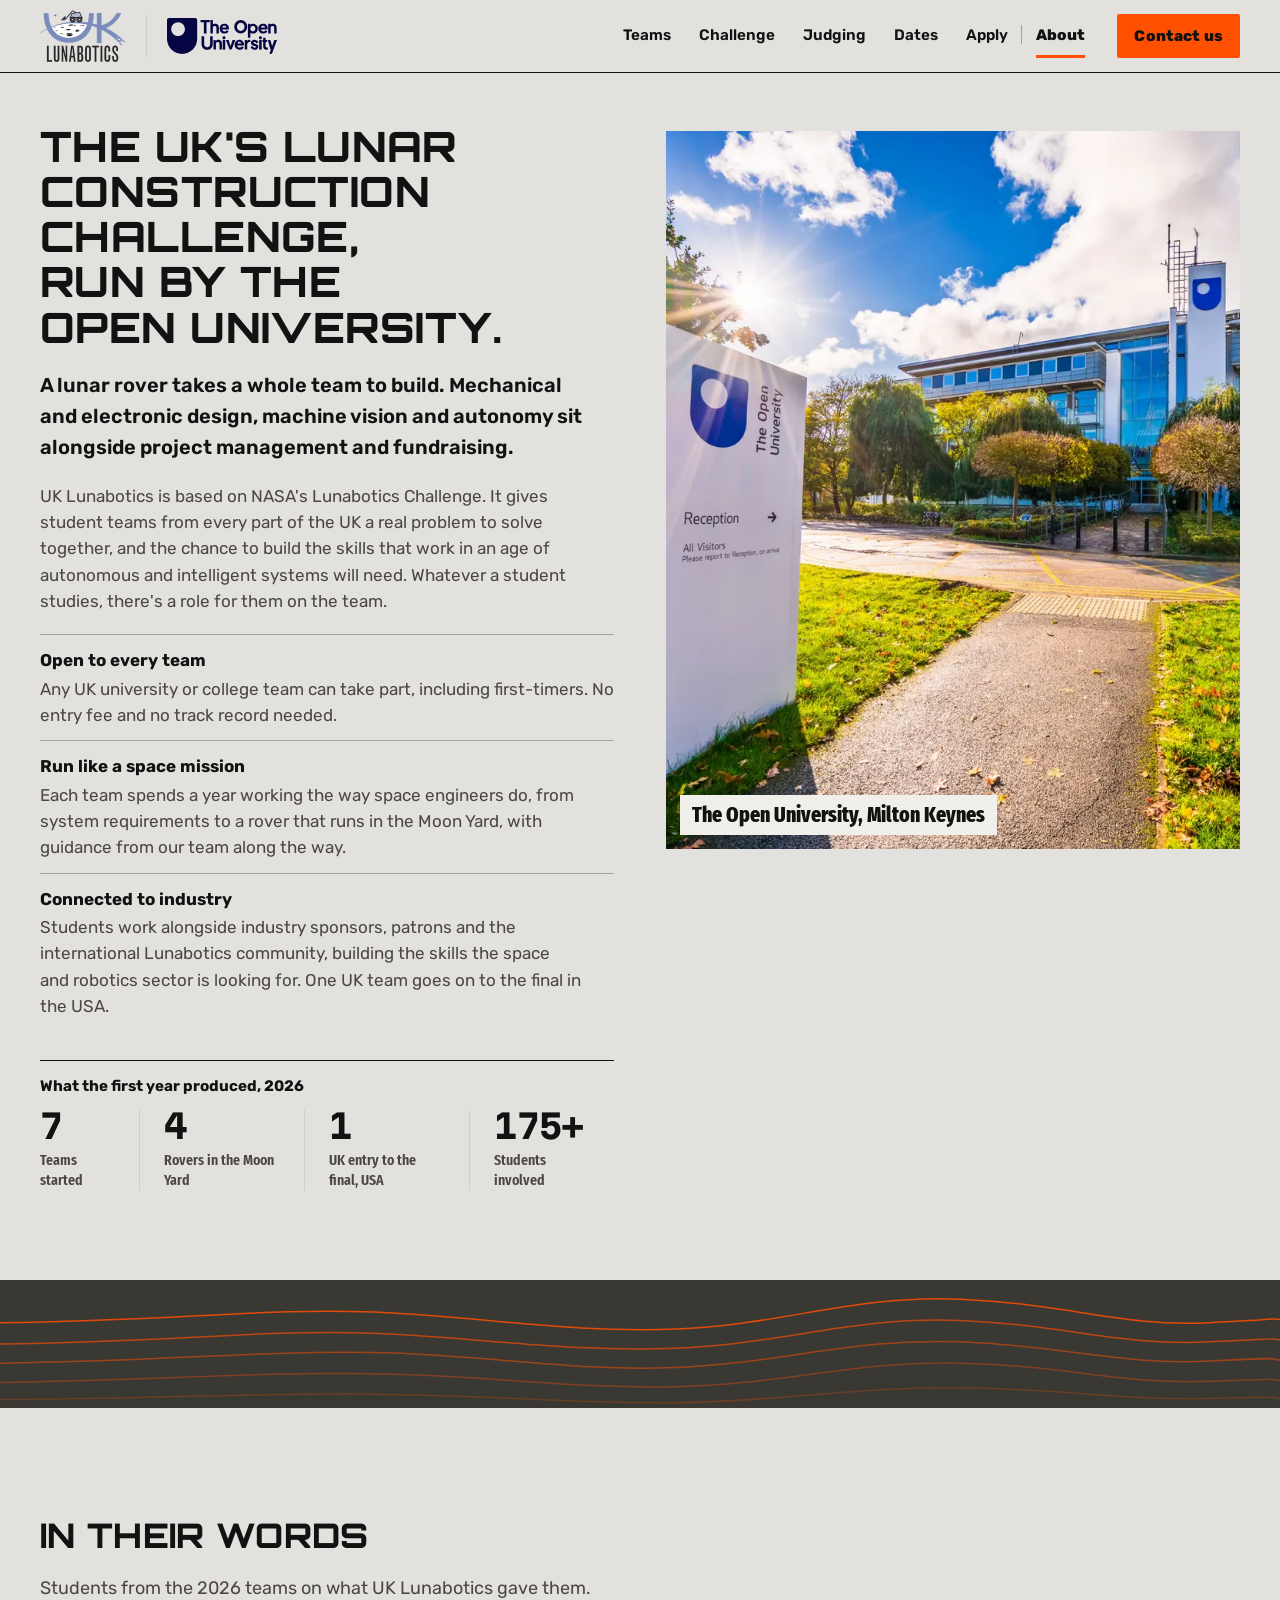
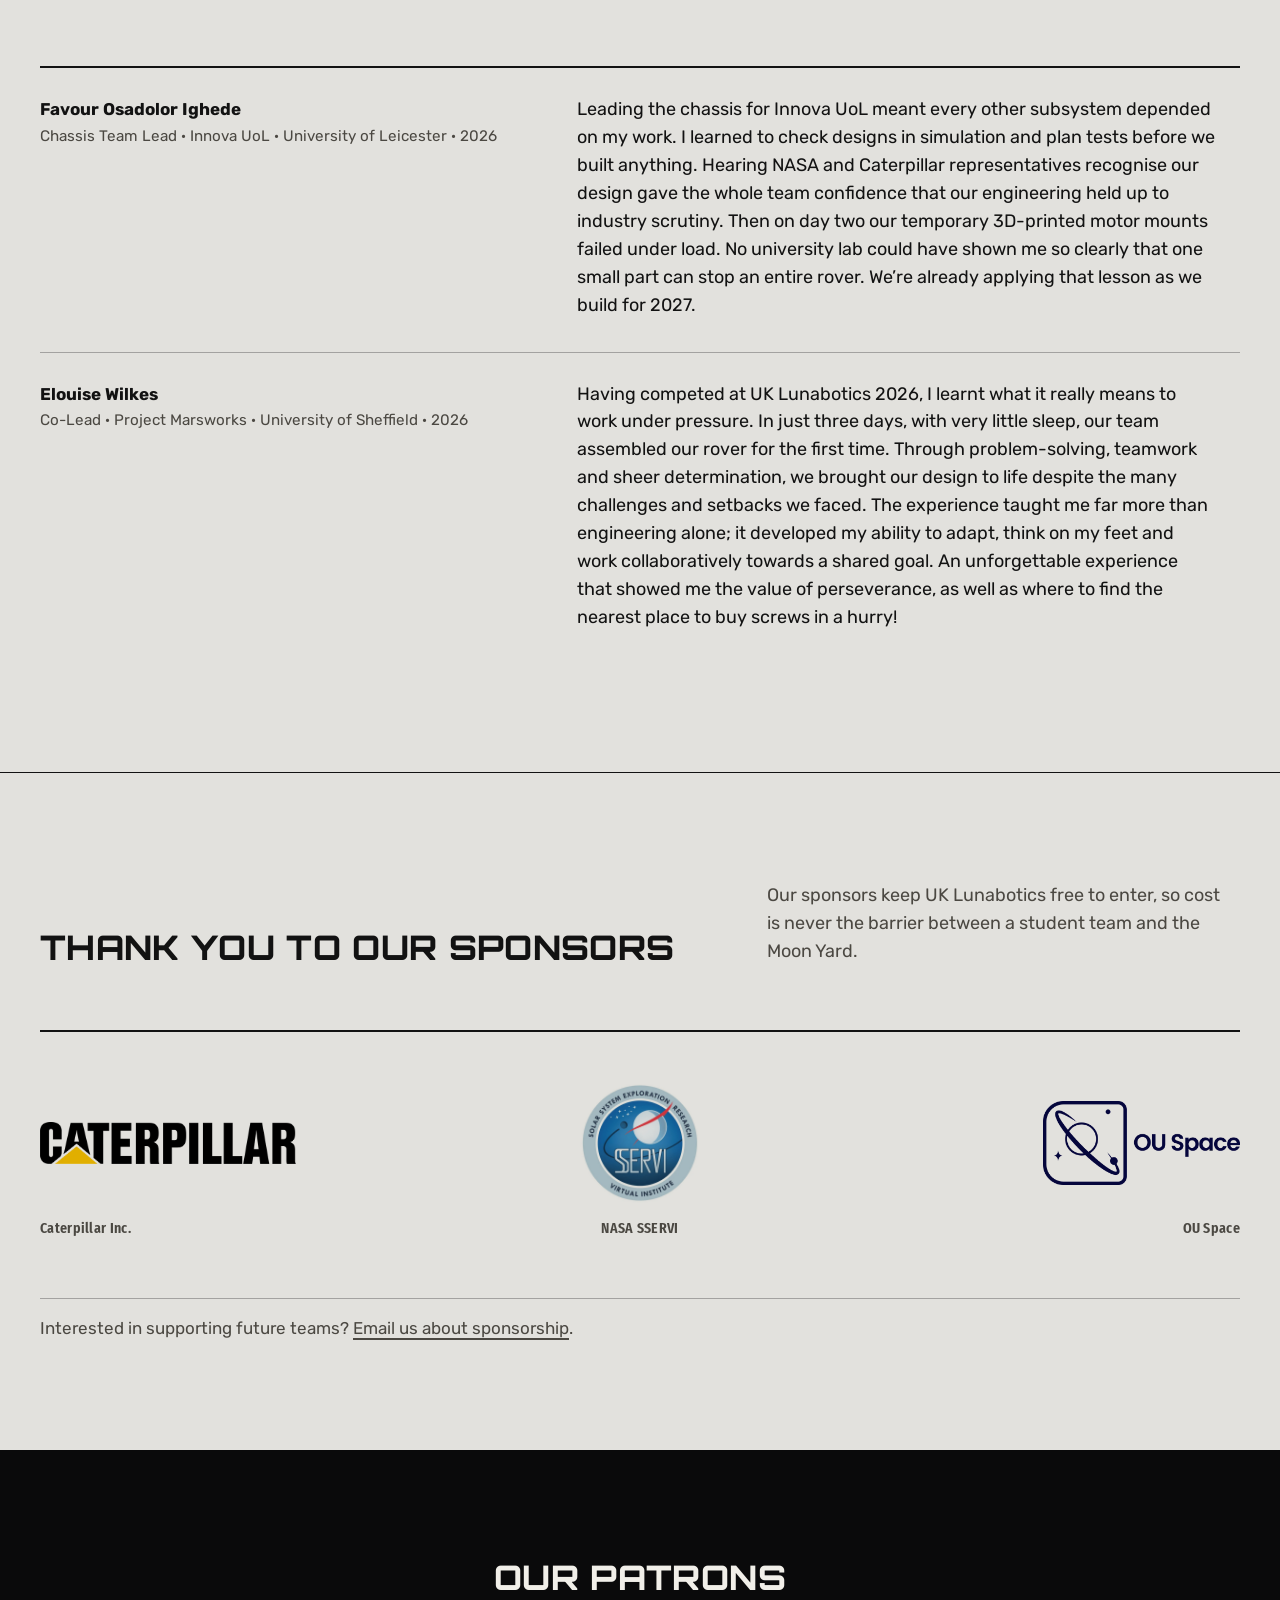
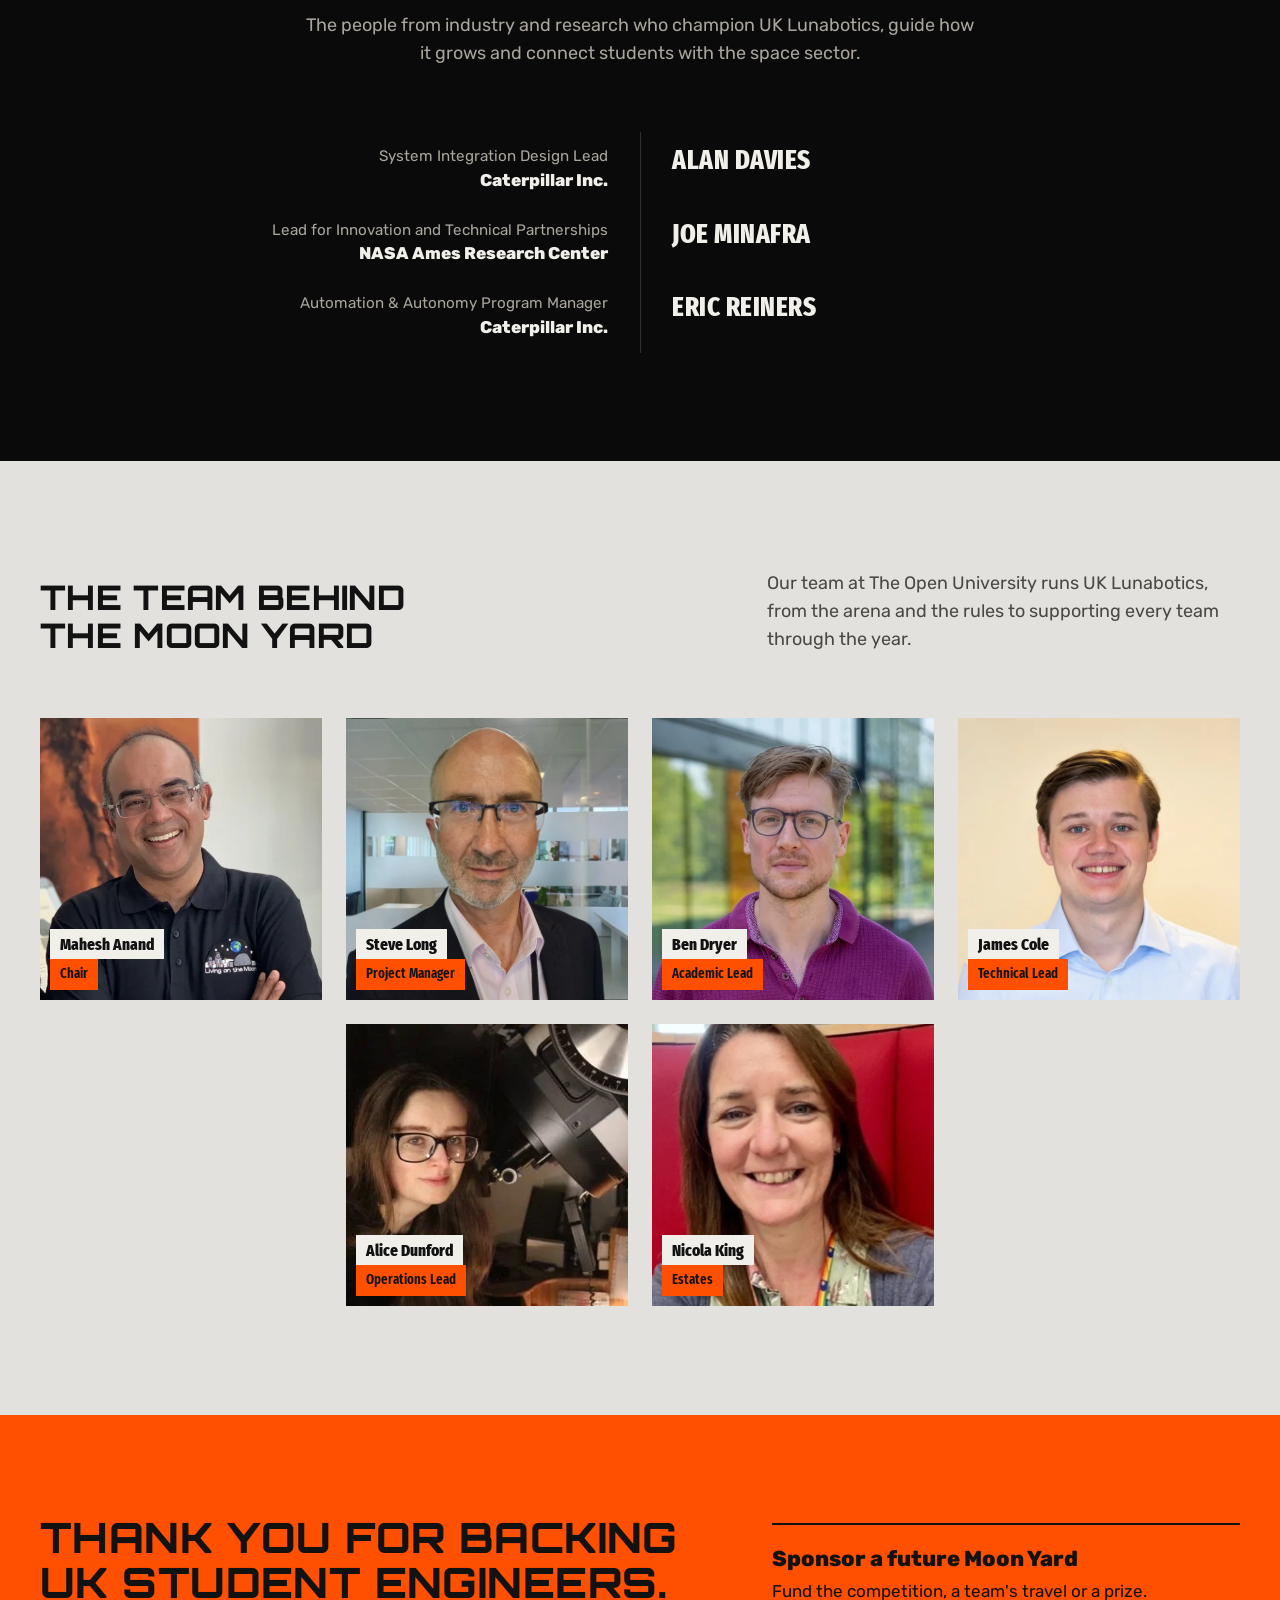
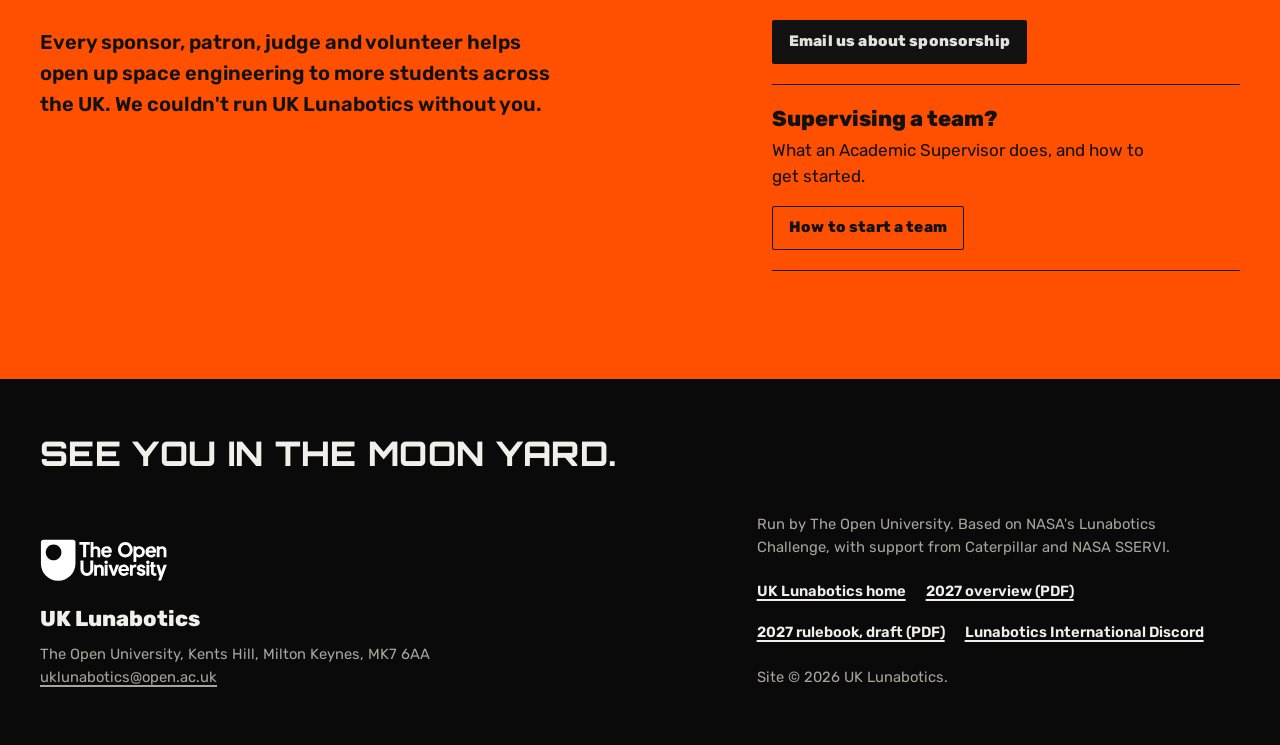
==== commit 503803fa: "About: add Elouise Wilkes testimonial, three-column sponsors, trim patrons Add Elouise Wilkes (Proje" ====
--- a/about.html
+++ b/about.html
@@ -97,17 +97,19 @@
         </div>
 
         <div class="voices__grid">
+          <!-- Top testimonial (QPL, 2026 champions): hidden until the quote arrives. Keep it first when restored.
           <figure class="voice">
             <figcaption><b>Name to confirm</b><span>QPL · Queen's University Belfast · 2026 champions</span></figcaption>
             <blockquote class="is-ph"><p>Stand-in text of about one hundred words, here only to test how the layout holds a full-length testimonial. Replace it with the team's own words: what taking part meant for them, what they built or learned that a degree alone does not teach, how it felt to compete in front of industry and academic visitors, and what they plan to do next year. Aim for a few short sentences covering one concrete moment, one skill gained and one result a funder would recognise. Keep the voice personal and specific, and avoid general praise, so the quote reads as evidence of what the competition gives students. <span class="ph">Stand-in</span></p></blockquote>
           </figure>
+          -->
           <figure class="voice">
             <figcaption><b>Favour Osadolor Ighede</b><span>Chassis Team Lead · Innova UoL · University of Leicester · 2026</span></figcaption>
             <blockquote><p>Leading the chassis for Innova UoL meant every other subsystem depended on my work. I learned to check designs in simulation and plan tests before we built anything. Hearing NASA and Caterpillar representatives recognise our design gave the whole team confidence that our engineering held up to industry scrutiny. Then on day two our temporary 3D-printed motor mounts failed under load. No university lab could have shown me so clearly that one small part can stop an entire rover. We’re already applying that lesson as we build for 2027.</p></blockquote>
           </figure>
           <figure class="voice">
-            <figcaption><b>Name to confirm</b><span>Team and university to confirm</span></figcaption>
-            <blockquote class="is-ph"><p>Stand-in text of about one hundred words, here only to test how the layout holds a full-length testimonial. Replace it with the team's own words: what taking part meant for them, what they built or learned that a degree alone does not teach, how it felt to compete in front of industry and academic visitors, and what they plan to do next year. Aim for a few short sentences covering one concrete moment, one skill gained and one result a funder would recognise. Keep the voice personal and specific, and avoid general praise, so the quote reads as evidence of what the competition gives students. <span class="ph">Stand-in</span></p></blockquote>
+            <figcaption><b>Elouise Wilkes</b><span>Co-Lead · Project Marsworks · University of Sheffield · 2026</span></figcaption>
+            <blockquote><p>Having competed at UK Lunabotics 2026, I learnt what it really means to work under pressure. In just three days, with very little sleep, our team assembled our rover for the first time. Through problem-solving, teamwork and sheer determination, we brought our design to life despite the many challenges and setbacks we faced. The experience taught me far more than engineering alone; it developed my ability to adapt, think on my feet and work collaboratively towards a shared goal. An unforgettable experience that showed me the value of perseverance, as well as where to find the nearest place to buy screws in a hurry!</p></blockquote>
           </figure>
         </div>
       </div>
@@ -144,7 +146,6 @@
 
         <ol class="credits">
           <li><span class="credits__role">System Integration Design Lead<b>Caterpillar Inc.</b></span><span class="credits__name">Alan Davies</span></li>
-          <li><span class="credits__role">Professor Emerita of Planetary and Space Sciences<b>The Open University</b></span><span class="credits__name">Monica Grady</span></li>
           <li><span class="credits__role">Lead for Innovation and Technical Partnerships<b>NASA Ames Research Center</b></span><span class="credits__name">Joe Minafra</span></li>
           <li><span class="credits__role">Automation &amp; Autonomy Program Manager<b>Caterpillar Inc.</b></span><span class="credits__name">Eric Reiners</span></li>
         </ol>
--- a/site.css
+++ b/site.css
@@ -832,6 +832,12 @@
 .logo--sservi { height: 120px; }
 .logo--ou { height: 84px; }
 .sponsor-grid span { font-family: var(--caption); font-weight: 600; font-size: 0.95rem; letter-spacing: 0.02em; color: var(--ink-soft); }
+/* Three across: first column left-aligned, middle centred, last right-aligned */
+.sponsor-grid { grid-template-columns: repeat(3, minmax(0, 1fr)); }
+.sponsor-grid li:nth-child(3n+1) .sponsor { justify-items: start; text-align: left; }
+.sponsor-grid li:nth-child(3n+1) .sponsor__logo { justify-content: flex-start; }
+.sponsor-grid li:nth-child(3n) .sponsor { justify-items: end; text-align: right; }
+.sponsor-grid li:nth-child(3n) .sponsor__logo { justify-content: flex-end; }
 .sponsors__note { margin-top: clamp(40px, 4.5vw, 64px); padding-top: 16px; border-top: 1px solid var(--rule-ink); color: var(--ink-soft); }
 
 .about-open__lede { color: var(--ink); font-weight: 600; font-size: 1.25rem; max-width: 42ch; }
@@ -954,7 +960,9 @@
 }
 @media (max-width: 760px) {
   .voice { grid-template-columns: minmax(0, 1fr); row-gap: 12px; padding: 20px 0 24px; }
-  .sponsor-grid { grid-template-columns: repeat(2, minmax(0, 1fr)); gap: 36px 20px; padding-top: 28px; }
+  .sponsor-grid { grid-template-columns: minmax(0, 1fr); gap: 36px 20px; padding-top: 28px; }
+  .sponsor-grid li .sponsor { justify-items: center; text-align: center; }
+  .sponsor-grid li .sponsor__logo { justify-content: center; }
   .sponsor { gap: 10px; }
   .sponsor__logo { height: 96px; }
   .logo--cat { height: 32px; }
